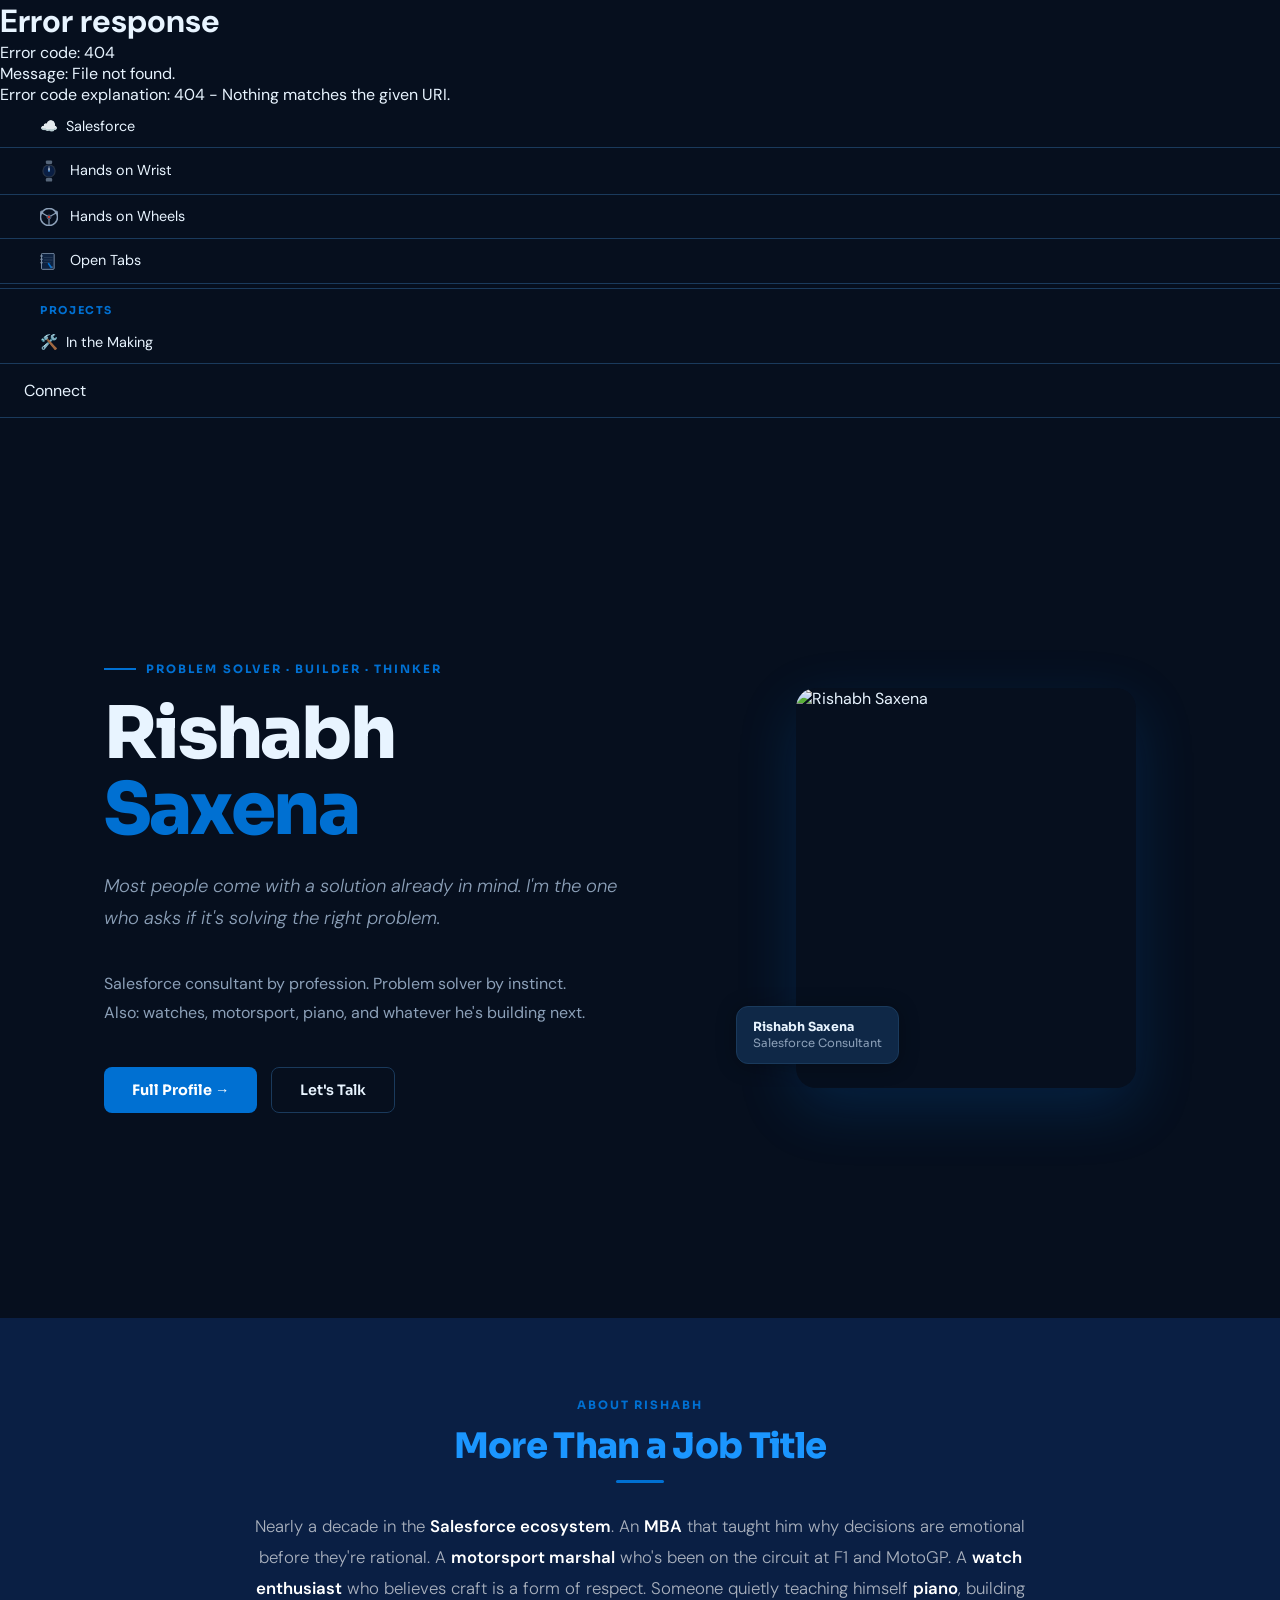
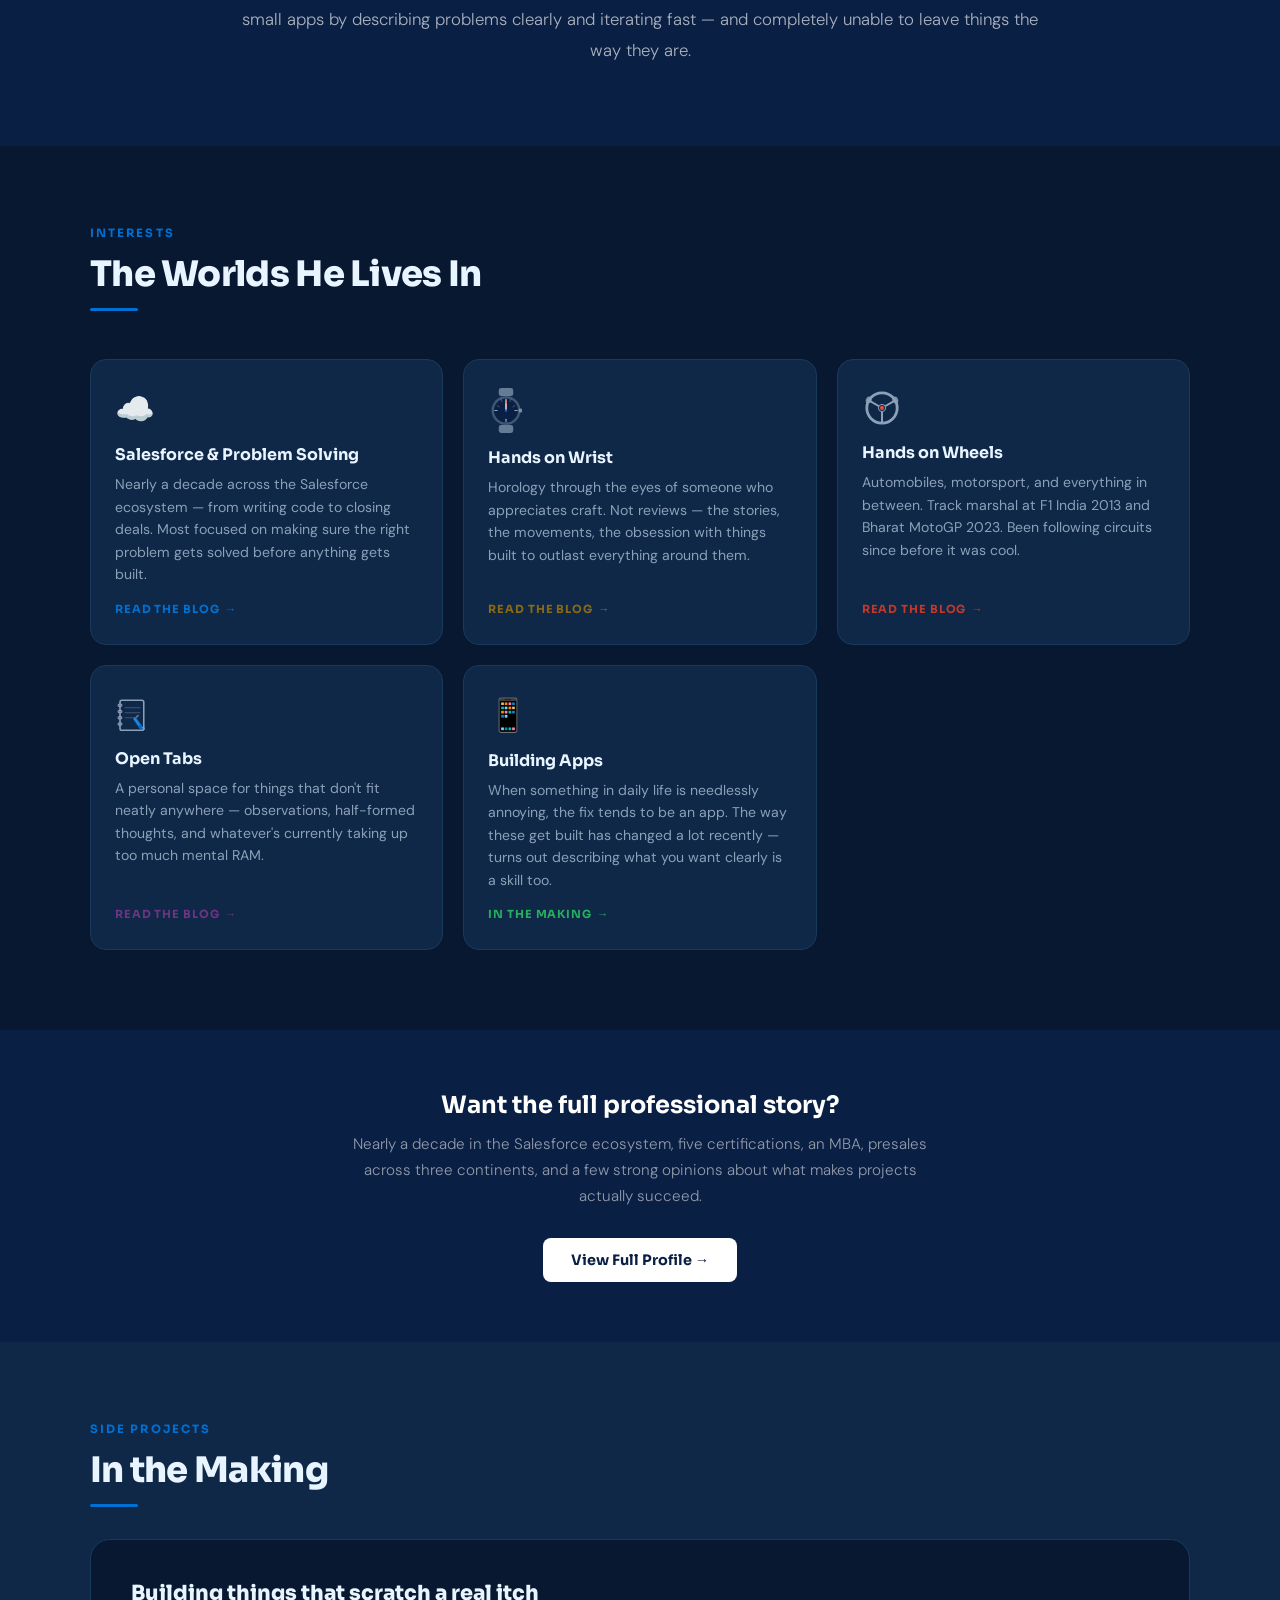
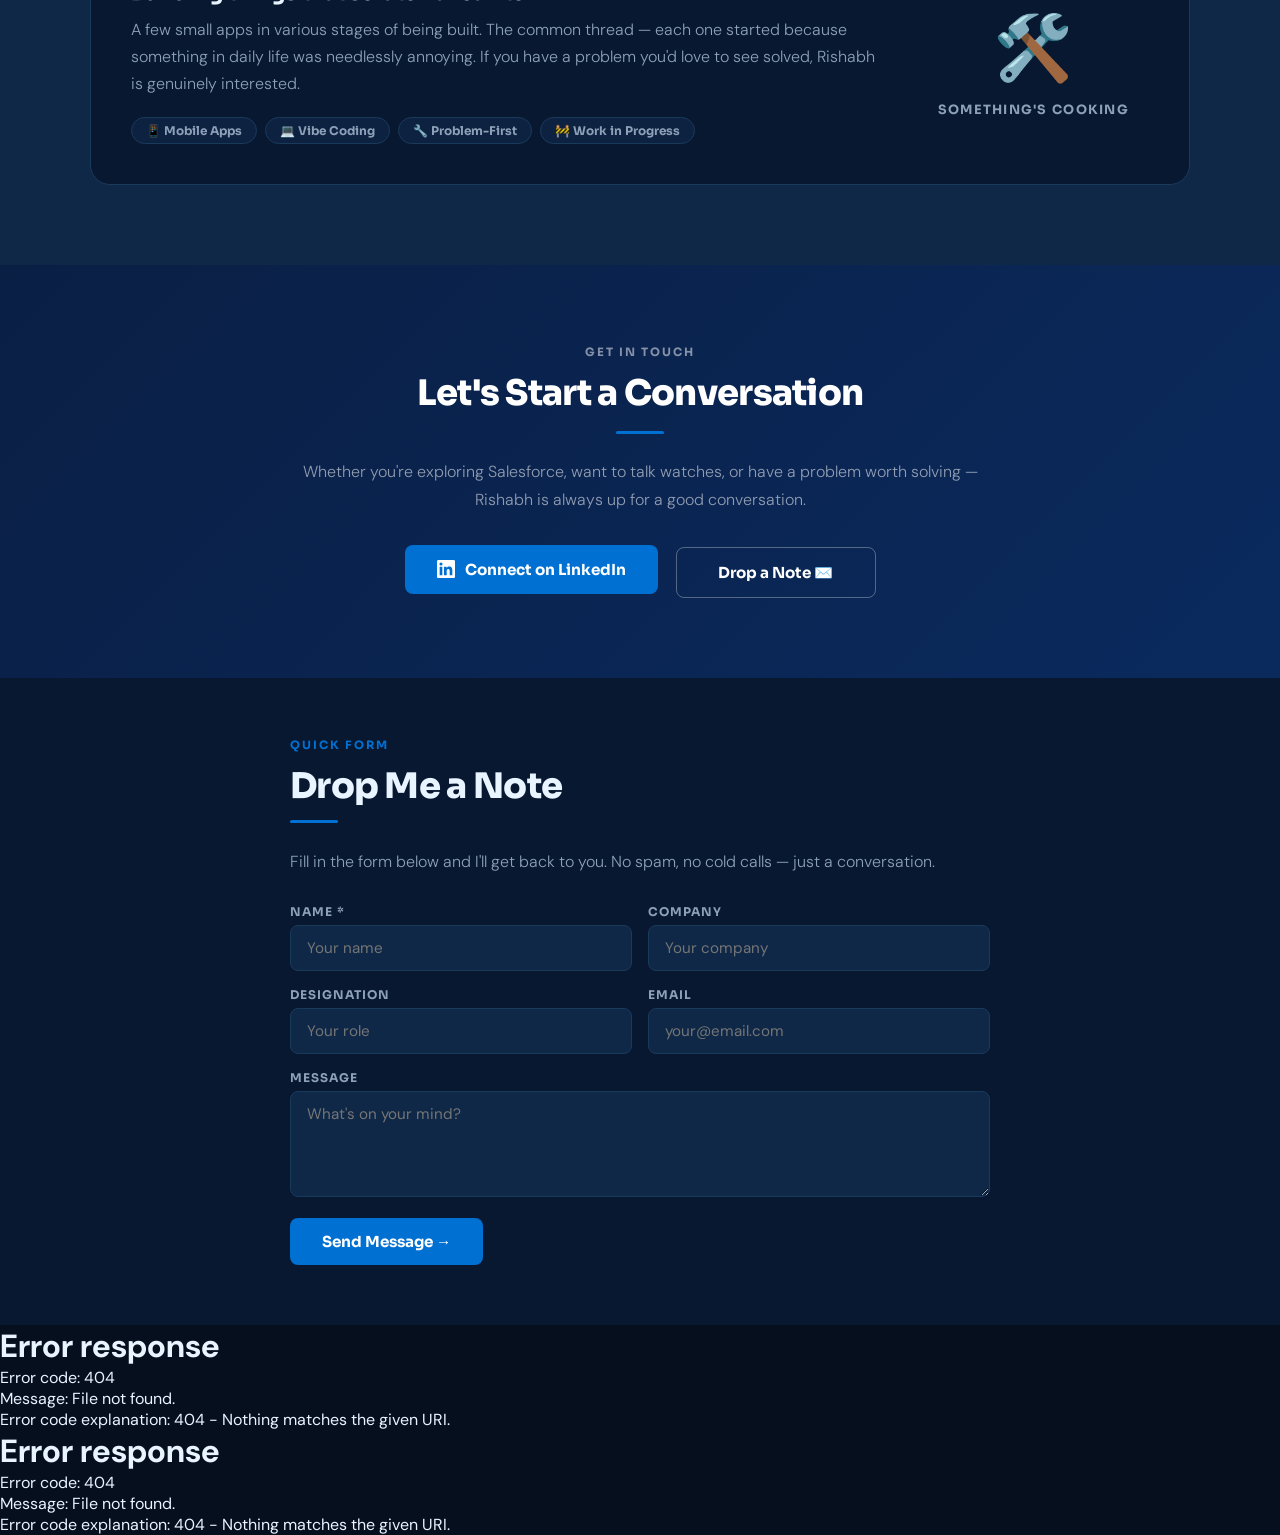
==== index.html @ 10de13bf "Add files via upload" ====
<!DOCTYPE html>
<html lang="en" data-theme="dark">
<head>
  <link rel="stylesheet" href="styles.css">
  <base href="/rishabhsaxena-dev/">
<meta charset="UTF-8">
<meta name="viewport" content="width=device-width, initial-scale=1.0">
<title>Rishabh Saxena</title>
<meta name="description" content="Problem solver. Salesforce Consultant, problem solver, watch enthusiast, motorsport marshal.">
<meta name="keywords" content="Rishabh Saxena, Salesforce, Problem Solver, Consultant, Watches, Motorsport, Piano, Vibe Coding">
<meta property="og:title" content="Rishabh Saxena">
<meta property="og:description" content="Most people come with a solution already in mind. I'm the one who asks if it's solving the right problem.">
<meta property="og:image" content="https://rishabhsaxena.co.in/photo.png">
<meta property="og:url" content="https://rishabhsaxena.co.in">
<meta name="twitter:card" content="summary_large_image">
<link rel="preconnect" href="https://fonts.googleapis.com">
<link href="https://fonts.googleapis.com/css2?family=Sora:wght@300;400;600;700;800&family=DM+Sans:ital,wght@0,300;0,400;0,500;1,300&display=swap" rel="stylesheet">
<link rel="icon" href="logo.png" type="image/png">
<script type="application/ld+json">
{
  "@context": "https://schema.org",
  "@type": "Person",
  "name": "Rishabh Saxena",
  "url": "https://rishabhsaxena.co.in",
  "image": "https://rishabhsaxena.co.in/photo.png",
  "jobTitle": "Salesforce Consultant",
  "worksFor": { "@type": "Organization", "name": "Salesforce" },
  "sameAs": ["https://linkedin.com/in/rishabh0201"]
}
</script>
<style>
/* ── HERO ── */
.hero {
  min-height: 100vh;
  display: flex; align-items: center;
  padding: 100px 5% 60px;
  max-width: 1200px;
  margin: 0 auto;
}
.hero-inner {
  display: grid;
  grid-template-columns: 1fr 420px;
  gap: 80px;
  align-items: center;
  width: 100%;
}
.hero-label {
  font-family: 'Sora', sans-serif;
  font-size: 0.72rem; font-weight: 700;
  letter-spacing: 0.18em; text-transform: uppercase;
  color: var(--sf-blue); margin-bottom: 20px;
  display: flex; align-items: center; gap: 10px;
}
.hero-label::before {
  content: ''; display: block;
  width: 32px; height: 2px; background: var(--sf-blue);
}
.hero h1 {
  font-family: 'Sora', sans-serif;
  font-size: clamp(3rem, 6vw, 4.5rem);
  font-weight: 800; letter-spacing: -0.03em;
  line-height: 1.05; margin-bottom: 24px;
}
.hero h1 span { color: var(--sf-blue); }
.hero-tagline {
  font-size: 1.15rem; font-weight: 300;
  color: var(--sf-subtext); line-height: 1.7;
  max-width: 520px; margin-bottom: 36px;
  font-style: italic;
}
.hero-intro {
  font-size: 1rem; font-weight: 400;
  color: var(--sf-subtext); line-height: 1.8;
  max-width: 520px; margin-bottom: 40px;
}
.hero-intro strong { color: var(--sf-text); font-weight: 500; }
.hero-actions { display: flex; gap: 14px; flex-wrap: wrap; }
.btn-primary {
  background: var(--sf-blue); color: white;
  padding: 13px 28px; border-radius: 8px;
  text-decoration: none; font-family: 'Sora', sans-serif;
  font-weight: 700; font-size: 0.9rem;
  transition: all 0.2s; display: inline-flex; align-items: center; gap: 8px;
}
.btn-primary:hover { background: var(--sf-electric); transform: translateY(-1px); }
.btn-outline {
  background: transparent; color: var(--sf-text);
  padding: 13px 28px; border-radius: 8px;
  text-decoration: none; font-family: 'Sora', sans-serif;
  font-weight: 600; font-size: 0.9rem;
  border: 1.5px solid var(--sf-border);
  transition: all 0.2s; display: inline-flex; align-items: center; gap: 8px;
}
.btn-outline:hover { border-color: var(--sf-blue); color: var(--sf-blue); }
.hero-photo {
  position: relative;
  display: flex; justify-content: center;
}
.hero-photo img {
  width: 340px; height: 400px;
  object-fit: cover; object-position: top;
  border-radius: 20px;
  box-shadow: 0 20px 60px rgba(0,112,210,0.2);
}
.hero-photo-badge {
  position: absolute; bottom: 24px; left: -20px;
  background: var(--sf-card); border: 1px solid var(--sf-border);
  border-radius: 12px; padding: 12px 16px;
  box-shadow: var(--shadow-card);
  font-family: 'Sora', sans-serif; font-size: 0.78rem;
}
.hero-photo-badge strong { display: block; font-weight: 700; color: var(--sf-text); }
.hero-photo-badge span { color: var(--sf-subtext); font-weight: 400; font-size: 0.72rem; }

/* ── WHO I AM ── */
.who-section {
  background: var(--sf-navy);
  padding: 80px 5%;
}
.who-inner {
  max-width: 800px; margin: 0 auto; text-align: center;
}
.who-section .section-title { color: var(--sf-electric); }
.who-section .section-divider { margin: 0 auto 28px; }
.section-label {
  font-family: 'Sora', sans-serif;
  font-size: 0.72rem; font-weight: 700;
  letter-spacing: 0.18em; text-transform: uppercase;
  color: var(--sf-blue); margin-bottom: 12px;
}
.section-title {
  font-family: 'Sora', sans-serif;
  font-size: clamp(1.6rem, 3vw, 2.2rem);
  font-weight: 800; letter-spacing: -0.02em;
  margin-bottom: 12px;
}
.section-divider {
  width: 48px; height: 3px;
  background: var(--sf-blue); border-radius: 2px;
  margin: 0 auto 28px;
}
.who-text {
  font-size: 1.05rem; line-height: 1.85;
  color: rgba(255,255,255,0.65); font-weight: 300;
}
.who-text strong { color: #ffffff; font-weight: 600; }

/* ── INTERESTS GRID ── */
.interests-section {
  padding: 80px 5%;
  background: var(--sf-light-bg);
}
.interests-inner { max-width: 1100px; margin: 0 auto; }
.interests-header { margin-bottom: 48px; }
.interests-section .section-label { color: var(--sf-blue); }
.interests-section .section-title { color: var(--sf-text); }
.interests-section .section-divider { margin-bottom: 32px; }
.interests-grid {
  display: grid;
  grid-template-columns: repeat(auto-fit, minmax(280px, 1fr));
  gap: 20px;
}
.interest-card {
  background: var(--sf-card);
  border: 1px solid var(--sf-border);
  border-radius: 16px;
  padding: 28px 24px;
  text-decoration: none;
  color: var(--sf-text);
  transition: all 0.25s;
  display: flex; flex-direction: column;
  position: relative; overflow: hidden;
}
.interest-card::before {
  content: '';
  position: absolute; top: 0; left: 0; right: 0; height: 3px;
  background: var(--card-accent, var(--sf-blue));
  transform: scaleX(0); transform-origin: left;
  transition: transform 0.3s;
}
.interest-card:hover {
  border-color: var(--card-accent, var(--sf-blue));
  transform: translateY(-3px);
  box-shadow: 0 8px 30px rgba(0,0,0,0.1);
}
.interest-card:hover::before { transform: scaleX(1); }
.interest-icon {
  font-size: 2rem; margin-bottom: 14px; display: block;
}
.interest-title {
  font-family: 'Sora', sans-serif;
  font-size: 1rem; font-weight: 700;
  margin-bottom: 8px;
}
.interest-desc {
  font-size: 0.88rem; color: var(--sf-subtext);
  line-height: 1.6; flex: 1;
}
.interest-tag {
  margin-top: 16px; align-self: flex-start;
  font-family: 'Sora', sans-serif;
  font-size: 0.7rem; font-weight: 700;
  letter-spacing: 0.08em; text-transform: uppercase;
  color: var(--card-accent, var(--sf-blue));
  display: flex; align-items: center; gap: 5px;
}
.interest-tag::after { content: '→'; }

/* ── ABOUT CTA ── */
.about-cta {
  padding: 60px 5%;
  background: var(--sf-navy);
  text-align: center;
}
.about-cta .section-label { color: var(--sf-electric); }
.about-cta .section-title { color: #ffffff; }
.about-cta p { color: rgba(255,255,255,0.65); }
.about-cta-inner { max-width: 600px; margin: 0 auto; }
.about-cta h2 {
  font-family: 'Sora', sans-serif;
  font-size: 1.5rem; font-weight: 700;
  color: white; margin-bottom: 12px;
}
.about-cta p {
  color: rgba(255,255,255,0.55);
  font-size: 0.95rem; font-weight: 300; margin-bottom: 28px;
  line-height: 1.7;
}
.about-cta a {
  background: white; color: var(--sf-navy);
  padding: 13px 28px; border-radius: 8px;
  text-decoration: none; font-family: 'Sora', sans-serif;
  font-weight: 700; font-size: 0.9rem;
  display: inline-flex; align-items: center; gap: 8px;
  transition: all 0.2s;
}
.about-cta a:hover { background: var(--sf-electric); color: white; }

/* ── THINKING LAB PREVIEW ── */
.lab-section { padding: 80px 5%; background: var(--sf-light-bg); }
.lab-inner { max-width: 1100px; margin: 0 auto; }
.lab-grid {
  display: grid;
  grid-template-columns: repeat(4, 1fr);
  gap: 20px; margin-top: 40px;
}
.lab-card {
  background: var(--sf-card);
  border: 1px solid var(--sf-border);
  border-radius: 16px; padding: 24px;
  text-decoration: none; color: var(--sf-text);
  transition: all 0.25s; display: flex; flex-direction: column;
}
.lab-card:hover {
  transform: translateY(-3px);
  box-shadow: 0 8px 30px rgba(0,0,0,0.1);
  border-color: var(--sf-blue);
}
.lab-card-icon { font-size: 1.8rem; margin-bottom: 14px; display: block; }
.lab-card-title {
  font-family: 'Sora', sans-serif;
  font-size: 0.95rem; font-weight: 700; margin-bottom: 6px;
}
.lab-card-desc {
  font-size: 0.83rem; color: var(--sf-subtext);
  line-height: 1.6; flex: 1;
}
.lab-card-link {
  margin-top: 14px;
  font-family: 'Sora', sans-serif;
  font-size: 0.75rem; font-weight: 700;
  letter-spacing: 0.06em; text-transform: uppercase;
  color: var(--sf-blue);
}

/* ── CONNECT ── */
.connect-bg {
  background: linear-gradient(135deg, var(--sf-navy) 0%, #0a2a5e 100%);
  padding: 80px 5%;
}
.connect-inner { max-width: 700px; margin: 0 auto; text-align: center; }
.connect-inner .section-label { color: rgba(255,255,255,0.5); }
.connect-inner .section-title { color: white; }
.connect-inner .section-divider { margin: 16px auto 24px; }
.connect-inner p { color: rgba(255,255,255,0.55); font-size: 1rem; font-weight: 300; margin-bottom: 32px; line-height: 1.7; }
.connect-btn {
  display: inline-flex; align-items: center; gap: 10px;
  padding: 15px 32px; border-radius: 8px;
  font-family: 'Sora', sans-serif; font-weight: 700; font-size: 0.95rem;
  text-decoration: none; transition: all 0.2s; min-width: 200px; justify-content: center;
}
.connect-btn.primary { background: var(--sf-blue); color: white; margin-right: 14px; }
.connect-btn.primary:hover { background: var(--sf-electric); transform: translateY(-2px); }
.connect-btn.outline { background: transparent; color: white; border: 1.5px solid rgba(255,255,255,0.3); }
.connect-btn.outline:hover { border-color: white; background: rgba(255,255,255,0.05); }

/* ── CONTACT FORM ── */
.contact-form-section {
  background: var(--sf-light-bg); padding: 60px 5%;
}
.contact-form-inner { max-width: 700px; margin: 0 auto; }

/* ── MODAL ── */
.modal-overlay {
  display: none; position: fixed; inset: 0;
  background: rgba(0,0,0,0.6); z-index: 2000;
  align-items: center; justify-content: center;
}
.modal-overlay.open { display: flex; }
.modal-box {
  background: var(--sf-card); border-radius: 20px;
  padding: 40px; max-width: 480px; width: 90%;
  text-align: center; position: relative;
  box-shadow: 0 20px 60px rgba(0,0,0,0.3);
}
.modal-close {
  position: absolute; top: 16px; right: 20px;
  background: none; border: none; font-size: 1.4rem;
  color: var(--sf-subtext); cursor: pointer;
}

/* ── FADE IN ── */
/* ── WATCH CSS ── */
.watchit-icon { filter: drop-shadow(0 2px 6px rgba(0,112,210,0.2)); }

/* ── RESPONSIVE ── */
@media (max-width: 900px) {
  .hero-inner { grid-template-columns: 1fr; gap: 40px; }
  .hero-photo { order: -1; }
  .hero-photo img { width: 200px; height: 240px; }
  .hero-photo-badge { display: none; }
  .interests-grid { grid-template-columns: repeat(2, 1fr); }
  .lab-grid { grid-template-columns: repeat(2, 1fr); }
}
@media (max-width: 600px) {
  
  
  
  .interests-grid { grid-template-columns: 1fr; }
  .lab-grid { grid-template-columns: 1fr; }
  .hero-actions { flex-direction: column; }
  .connect-btn { min-width: unset; width: 100%; margin-right: 0; margin-bottom: 10px; }
}
</style>

  <!-- Google Analytics -->
  <script async src="https://www.googletagmanager.com/gtag/js?id=G-WGYJHP2512"></script>
  <script>
    window.dataLayer = window.dataLayer || [];
    function gtag(){dataLayer.push(arguments);}
    gtag('js', new Date());
    gtag('config', 'G-WGYJHP2512');
  </script>
</head>
<body>

<!-- NAV -->
<div id="nav-placeholder"></div>
    <a href="salesforce.html" style="display:block;padding:12px 24px 12px 40px;border-bottom:1px solid var(--sf-border);color:var(--sf-text);text-decoration:none;font-size:0.9rem;">&#9729;&#65039;&nbsp; Salesforce</a>
    <a href="hands-on-wrist.html" style="display:block;padding:12px 24px 12px 40px;border-bottom:1px solid var(--sf-border);color:var(--sf-text);text-decoration:none;font-size:0.9rem;"><svg id="watch-navindex-mob" viewBox="0 0 44 56" width="18" height="22" xmlns="http://www.w3.org/2000/svg" style="display:inline-block;vertical-align:middle;margin-right:8px;flex-shrink:0;"><rect x="14" y="1" width="16" height="9" rx="3" fill="var(--sf-subtext)" opacity="0.6"/><rect x="14" y="46" width="16" height="9" rx="3" fill="var(--sf-subtext)" opacity="0.6"/><circle cx="22" cy="28" r="17" fill="var(--sf-subtext)" opacity="0.25"/><circle cx="22" cy="28" r="14" fill="var(--watch-dial,#ffffff)"/><g id="watch-navindex-mob-hour"><line x1="22" y1="28" x2="22" y2="22" stroke="var(--sf-text,#0A1F44)" stroke-width="2.5" stroke-linecap="round"/></g><g id="watch-navindex-mob-min"><line x1="22" y1="28" x2="22" y2="17" stroke="var(--sf-text,#0A1F44)" stroke-width="1.5" stroke-linecap="round"/></g><circle cx="22" cy="28" r="1.8" fill="var(--sf-blue,#1B96FF)"/></svg> Hands on Wrist</a>
    <a href="hands-on-wheels.html" style="display:block;padding:12px 24px 12px 40px;border-bottom:1px solid var(--sf-border);color:var(--sf-text);text-decoration:none;font-size:0.9rem;"><svg viewBox="10 10 80 80" width="18" height="18" xmlns="http://www.w3.org/2000/svg" style="display:inline-block;vertical-align:middle;margin-right:8px;flex-shrink:0;"><circle cx="50" cy="50" r="38" fill="none" stroke="var(--sf-subtext)" stroke-width="7"/><line x1="50" y1="50" x2="17" y2="31" stroke="var(--sf-subtext)" stroke-width="5" stroke-linecap="round"/><line x1="50" y1="50" x2="83" y2="31" stroke="var(--sf-subtext)" stroke-width="5" stroke-linecap="round"/><line x1="50" y1="50" x2="50" y2="88" stroke="var(--sf-subtext)" stroke-width="5" stroke-linecap="round"/><circle cx="50" cy="50" r="9" fill="var(--sf-card,#fff)" stroke="var(--sf-subtext)" stroke-width="2.5"/><circle cx="50" cy="50" r="5.5" fill="#C0392B"/><circle cx="50" cy="50" r="3.5" fill="#E74C3C"/><path d="M10 38 Q7 30 12 24 Q17 19 23 23 Q26 26 24 32 Q22 37 17 39 Q13 40 10 38Z" fill="var(--sf-subtext)" opacity="0.85"/><path d="M90 38 Q93 30 88 24 Q83 19 77 23 Q74 26 76 32 Q78 37 83 39 Q87 40 90 38Z" fill="var(--sf-subtext)" opacity="0.85"/></svg> Hands on Wheels</a>
    <a href="open-tabs.html" style="display:block;padding:12px 24px 12px 40px;border-bottom:1px solid var(--sf-border);color:var(--sf-text);text-decoration:none;font-size:0.9rem;"><svg viewBox="7 9 47 54" width="18" height="18" xmlns="http://www.w3.org/2000/svg" style="display:inline-block;vertical-align:middle;margin-right:8px;flex-shrink:0;"><rect x="8" y="10" width="38" height="48" rx="3" fill="var(--sf-tag-bg,#E8EEF4)" stroke="var(--sf-subtext)" stroke-width="2.5"/><rect x="5" y="16" width="6" height="4" rx="2" fill="none" stroke="var(--sf-subtext)" stroke-width="1.8"/><rect x="5" y="26" width="6" height="4" rx="2" fill="none" stroke="var(--sf-subtext)" stroke-width="1.8"/><rect x="5" y="36" width="6" height="4" rx="2" fill="none" stroke="var(--sf-subtext)" stroke-width="1.8"/><line x1="16" y1="22" x2="40" y2="22" stroke="var(--sf-subtext)" stroke-width="1.2" stroke-linecap="round" opacity="0.5"/><line x1="16" y1="30" x2="40" y2="30" stroke="var(--sf-subtext)" stroke-width="1.2" stroke-linecap="round" opacity="0.5"/><line x1="16" y1="38" x2="34" y2="38" stroke="var(--sf-subtext)" stroke-width="1.2" stroke-linecap="round" opacity="0.5"/><rect x="30" y="38" width="5" height="18" rx="2" fill="var(--sf-blue,#1B96FF)" transform="rotate(-35 32 46)"/><polygon points="0,0 4,0 2,5" fill="var(--sf-subtext)" transform="translate(37,51) rotate(-35)"/></svg> Open Tabs</a>
    <div style="height:1px;background:var(--sf-border);margin:4px 0;"></div>
    <div style="font-size:0.68rem;font-family:'Sora',sans-serif;font-weight:700;letter-spacing:0.15em;text-transform:uppercase;color:var(--sf-blue);padding:10px 24px 4px 40px;">Projects</div>
    <a href="in-the-making.html" style="display:block;padding:12px 24px 12px 40px;border-bottom:1px solid var(--sf-border);color:var(--sf-text);text-decoration:none;font-size:0.9rem;">&#128736;&#65039;&nbsp; In the Making</a>
  </div>
  <a href="#connect" onclick="toggleMenu();setTimeout(()=>document.getElementById('connect').scrollIntoView({behavior:'smooth'}),300)" style="display:block;padding:16px 24px;border-bottom:1px solid var(--sf-border);color:var(--sf-text);text-decoration:none;font-size:1rem;">Connect</a>
</div>

<!-- HERO -->
<section class="hero" id="home">
  <div class="hero-inner">
    <div class="fade-in">
      <div class="hero-label">Problem Solver · Builder · Thinker</div>
      <h1>Rishabh<br><span>Saxena</span></h1>
      <p class="hero-tagline">Most people come with a solution already in mind. I'm the one who asks if it's solving the right problem.</p>
      <p class="hero-intro">
        Salesforce consultant by profession. Problem solver by instinct.<br>
        Also: watches, motorsport, piano, and whatever he's building next.
      </p>
      <div class="hero-actions">
        <a href="about.html" class="btn-primary">Full Profile →</a>
        <a href="#connect" class="btn-outline" onclick="event.preventDefault();document.getElementById('connect').scrollIntoView({behavior:'smooth'})">Let's Talk</a>
      </div>
    </div>
    <div class="hero-photo fade-in-2">
      <img src="photo.png" alt="Rishabh Saxena">
      <div class="hero-photo-badge">
        <strong>Rishabh Saxena</strong>
        <span>Salesforce Consultant</span>
      </div>
    </div>
  </div>
</section>

<!-- WHO I AM -->
<section class="who-section">
  <div class="who-inner">
    <div class="section-label">About Rishabh</div>
    <h2 class="section-title">More Than a Job Title</h2>
    <div class="section-divider"></div>
    <p class="who-text">
      Nearly a decade in the <strong>Salesforce ecosystem</strong>. An <strong>MBA</strong> that taught him why decisions are emotional before they're rational. A <strong>motorsport marshal</strong> who's been on the circuit at F1 and MotoGP. A <strong>watch enthusiast</strong> who believes craft is a form of respect. Someone quietly teaching himself <strong>piano</strong>, building small apps by describing problems clearly and iterating fast — and completely unable to leave things the way they are.
    </p>
  </div>
</section>

<!-- INTERESTS -->
<section class="interests-section" id="interests">
  <div class="interests-inner">
    <div class="interests-header">
      <div class="section-label">Interests</div>
      <h2 class="section-title">The Worlds He Lives In</h2>
      <div class="section-divider" style="margin:0 0 0 0;"></div>
    </div>
    <div class="interests-grid">

      <a href="salesforce.html" class="interest-card" style="--card-accent:#0070D2;">
        <span class="interest-icon">☁️</span>
        <div class="interest-title">Salesforce & Problem Solving</div>
        <p class="interest-desc">Nearly a decade across the Salesforce ecosystem — from writing code to closing deals. Most focused on making sure the right problem gets solved before anything gets built.</p>
        <div class="interest-tag">Read the blog</div>
      </a>

      <a href="hands-on-wrist.html" class="interest-card" style="--card-accent:#8B6914;">
        <span class="interest-icon"><svg id="watch-index_lab" viewBox="0 0 44 56" width="36" height="45" xmlns="http://www.w3.org/2000/svg" style="display:block;">
  <rect x="13" y="0" width="18" height="10" rx="3" fill="var(--sf-subtext)" opacity="0.7"/>
  <rect x="13" y="46" width="18" height="10" rx="3" fill="var(--sf-subtext)" opacity="0.7"/>
  <circle cx="22" cy="28" r="18" fill="var(--sf-subtext)" opacity="0.4"/>
  <circle cx="22" cy="28" r="15" fill="var(--watch-dial,#E8EEF4)"/>
  <line x1="22" y1="14" x2="22" y2="17" stroke="var(--sf-subtext)" stroke-width="1.5" stroke-linecap="round"/>
  <line x1="22" y1="39" x2="22" y2="42" stroke="var(--sf-subtext)" stroke-width="1.5" stroke-linecap="round"/>
  <line x1="8"  y1="28" x2="11" y2="28" stroke="var(--sf-subtext)" stroke-width="1.5" stroke-linecap="round"/>
  <line x1="33" y1="28" x2="36" y2="28" stroke="var(--sf-subtext)" stroke-width="1.5" stroke-linecap="round"/>
  <line x1="28" y1="14" x2="27" y2="17" stroke="var(--sf-subtext)" stroke-width="1" stroke-linecap="round" opacity="0.5"/>
  <line x1="16" y1="14" x2="17" y2="17" stroke="var(--sf-subtext)" stroke-width="1" stroke-linecap="round" opacity="0.5"/>
  <line x1="33" y1="22" x2="30.5" y2="23.5" stroke="var(--sf-subtext)" stroke-width="1" stroke-linecap="round" opacity="0.5"/>
  <line x1="11" y1="22" x2="13.5" y2="23.5" stroke="var(--sf-subtext)" stroke-width="1" stroke-linecap="round" opacity="0.5"/>
  <g id="watch-index_lab-hour"><line x1="22" y1="28" x2="22" y2="20" stroke="var(--sf-text,#1A3A5C)" stroke-width="2" stroke-linecap="round"/></g>
  <g id="watch-index_lab-min"><line x1="22" y1="28" x2="22" y2="16" stroke="var(--sf-text,#1A3A5C)" stroke-width="1.5" stroke-linecap="round"/></g>
  <g id="watch-index_lab-sec"><line x1="22" y1="28" x2="22" y2="15" stroke="#E74C3C" stroke-width="1" stroke-linecap="round"/></g>
  <circle cx="22" cy="28" r="1.5" fill="var(--sf-blue,#1B96FF)"/>
  <rect x="38" y="25.5" width="4" height="5" rx="1.5" fill="var(--sf-subtext)" opacity="0.8"/>
</svg></span>
        <div class="interest-title">Hands on Wrist</div>
        <p class="interest-desc">Horology through the eyes of someone who appreciates craft. Not reviews — the stories, the movements, the obsession with things built to outlast everything around them.</p>
        <div class="interest-tag">Read the blog</div>
      </a>

      <a href="hands-on-wheels.html" class="interest-card" style="--card-accent:#C0392B;">
        <span class="interest-icon"><svg xmlns="http://www.w3.org/2000/svg" viewBox="0 0 100 100" width="40" height="40" style="display:block;">
  <circle cx="50" cy="50" r="38" fill="none" stroke="var(--sf-subtext)" stroke-width="7" stroke-linecap="round"/>
  <line x1="50" y1="50" x2="17" y2="31" stroke="var(--sf-subtext)" stroke-width="5" stroke-linecap="round"/>
  <line x1="50" y1="50" x2="83" y2="31" stroke="var(--sf-subtext)" stroke-width="5" stroke-linecap="round"/>
  <line x1="50" y1="50" x2="50" y2="88" stroke="var(--sf-subtext)" stroke-width="5" stroke-linecap="round"/>
  <circle cx="50" cy="50" r="9" fill="var(--sf-card,#0F2847)" stroke="var(--sf-subtext)" stroke-width="2.5"/>
  <circle cx="50" cy="50" r="5.5" fill="#C0392B"/>
  <circle cx="50" cy="50" r="3.5" fill="#E74C3C"/>
  <circle cx="48.5" cy="48.5" r="1.2" fill="rgba(255,255,255,0.5)"/>
  <path d="M10 38 Q7 30 12 24 Q17 19 23 23 Q26 26 24 32 Q22 37 17 39 Q13 40 10 38Z" fill="var(--sf-subtext)" opacity="0.85"/>
  <path d="M90 38 Q93 30 88 24 Q83 19 77 23 Q74 26 76 32 Q78 37 83 39 Q87 40 90 38Z" fill="var(--sf-subtext)" opacity="0.85"/>
</svg></span>
        <div class="interest-title">Hands on Wheels</div>
        <p class="interest-desc">Automobiles, motorsport, and everything in between. Track marshal at F1 India 2013 and Bharat MotoGP 2023. Been following circuits since before it was cool.</p>
        <div class="interest-tag">Read the blog</div>
      </a>

      <a href="open-tabs.html" class="interest-card" style="--card-accent:#6C3483;">
        <span class="interest-icon"><svg xmlns="http://www.w3.org/2000/svg" viewBox="0 0 64 64" width="40" height="40" style="display:block;">
  <rect x="8" y="10" width="38" height="48" rx="3" fill="var(--sf-card,#0F2847)" stroke="var(--sf-subtext)" stroke-width="2.5"/>
  <rect x="5" y="16" width="6" height="4" rx="2" fill="none" stroke="var(--sf-subtext)" stroke-width="1.8"/>
  <rect x="5" y="26" width="6" height="4" rx="2" fill="none" stroke="var(--sf-subtext)" stroke-width="1.8"/>
  <rect x="5" y="36" width="6" height="4" rx="2" fill="none" stroke="var(--sf-subtext)" stroke-width="1.8"/>
  <rect x="5" y="46" width="6" height="4" rx="2" fill="none" stroke="var(--sf-subtext)" stroke-width="1.8"/>
  <line x1="16" y1="22" x2="40" y2="22" stroke="var(--sf-subtext)" stroke-width="1.2" stroke-linecap="round" opacity="0.5"/>
  <line x1="16" y1="30" x2="40" y2="30" stroke="var(--sf-subtext)" stroke-width="1.2" stroke-linecap="round" opacity="0.5"/>
  <line x1="16" y1="38" x2="34" y2="38" stroke="var(--sf-subtext)" stroke-width="1.2" stroke-linecap="round" opacity="0.5"/>
  <rect x="34" y="36" width="6" height="22" rx="2" fill="var(--sf-blue,#1B96FF)" transform="rotate(-35 37 47)"/>
  <rect x="36" y="36" width="1.5" height="14" rx="0.5" fill="var(--sf-subtext)" opacity="0.7" transform="rotate(-35 37 47)"/>
  <polygon points="0,0 4,0 2,6" fill="var(--sf-subtext)" transform="translate(43,54) rotate(-35)"/>
  <rect x="33" y="34" width="6" height="3" rx="1.5" fill="var(--sf-subtext)" opacity="0.6" transform="rotate(-35 36 36)"/>
</svg></span>
        <div class="interest-title">Open Tabs</div>
        <p class="interest-desc">A personal space for things that don't fit neatly anywhere — observations, half-formed thoughts, and whatever's currently taking up too much mental RAM.</p>
        <div class="interest-tag">Read the blog</div>
      </a>

      <div class="interest-card" style="--card-accent:#27AE60;cursor:default;">
        <span class="interest-icon">📱</span>
        <div class="interest-title">Building Apps</div>
        <p class="interest-desc">When something in daily life is needlessly annoying, the fix tends to be an app. The way these get built has changed a lot recently — turns out describing what you want clearly is a skill too.</p>
        <div class="interest-tag" style="cursor:pointer;" onclick="showModal(event)">In the Making</div>
      </div>

    </div>
  </div>
</section>

<!-- ABOUT CTA -->
<section class="about-cta">
  <div class="about-cta-inner">
    <h2>Want the full professional story?</h2>
    <p>Nearly a decade in the Salesforce ecosystem, five certifications, an MBA, presales across three continents, and a few strong opinions about what makes projects actually succeed.</p>
    <a href="about.html">View Full Profile →</a>
  </div>
</section>

<!-- IN THE MAKING -->
<section id="in-the-making" style="background:var(--sf-card);padding:80px 5%;">
  <div style="max-width:1100px;margin:0 auto;">
    <div class="section-label">Side Projects</div>
    <h2 class="section-title">In the Making</h2>
    <div class="section-divider" style="margin:0 0 32px;"></div>
    <div style="background:var(--sf-light-bg);border:1px solid var(--sf-border);border-radius:20px;padding:40px;display:flex;align-items:center;gap:40px;flex-wrap:wrap;">
      <div style="flex:1;min-width:260px;">
        <div style="font-family:'Sora',sans-serif;font-size:1.3rem;font-weight:800;color:var(--sf-text);margin-bottom:10px;">Building things that scratch a real itch</div>
        <p style="color:var(--sf-subtext);font-weight:300;line-height:1.7;margin-bottom:20px;">A few small apps in various stages of being built. The common thread — each one started because something in daily life was needlessly annoying. If you have a problem you'd love to see solved, Rishabh is genuinely interested.</p>
        <div style="display:flex;flex-wrap:wrap;gap:8px;">
          <span style="background:var(--sf-tag-bg);border:1px solid var(--sf-border);border-radius:20px;padding:5px 14px;font-family:'Sora',sans-serif;font-size:0.75rem;font-weight:700;color:var(--sf-subtext);">📱 Mobile Apps</span>
          <span style="background:var(--sf-tag-bg);border:1px solid var(--sf-border);border-radius:20px;padding:5px 14px;font-family:'Sora',sans-serif;font-size:0.75rem;font-weight:700;color:var(--sf-subtext);">💻 Vibe Coding</span>
          <span style="background:var(--sf-tag-bg);border:1px solid var(--sf-border);border-radius:20px;padding:5px 14px;font-family:'Sora',sans-serif;font-size:0.75rem;font-weight:700;color:var(--sf-subtext);">🔧 Problem-First</span>
          <span style="background:var(--sf-tag-bg);border:1px solid var(--sf-border);border-radius:20px;padding:5px 14px;font-family:'Sora',sans-serif;font-size:0.75rem;font-weight:700;color:var(--sf-subtext);">🚧 Work in Progress</span>
        </div>
      </div>
      <div style="text-align:center;padding:20px;">
        <div style="font-size:4rem;margin-bottom:12px;">🛠️</div>
        <div style="font-family:'Sora',sans-serif;font-size:0.8rem;font-weight:700;color:var(--sf-subtext);letter-spacing:0.1em;text-transform:uppercase;">Something's cooking</div>
      </div>
    </div>
  </div>
</section>

<!-- CONNECT -->
<section id="connect" class="connect-bg">
  <div class="connect-inner">
    <div class="section-label">Get In Touch</div>
    <h2 class="section-title" style="color:white;">Let's Start a Conversation</h2>
    <div class="section-divider" style="margin:16px auto 24px;"></div>
    <p>Whether you're exploring Salesforce, want to talk watches, or have a problem worth solving — Rishabh is always up for a good conversation.</p>
    <div>
      <a href="https://linkedin.com/in/rishabh0201" target="_blank" class="connect-btn primary">
        <svg width="18" height="18" viewBox="0 0 24 24" fill="white"><path d="M20.447 20.452h-3.554v-5.569c0-1.328-.027-3.037-1.852-3.037-1.853 0-2.136 1.445-2.136 2.939v5.667H9.351V9h3.414v1.561h.046c.477-.9 1.637-1.85 3.37-1.85 3.601 0 4.267 2.37 4.267 5.455v6.286zM5.337 7.433a2.062 2.062 0 01-2.063-2.065 2.064 2.064 0 112.063 2.065zm1.782 13.019H3.555V9h3.564v11.452zM22.225 0H1.771C.792 0 0 .774 0 1.729v20.542C0 23.227.792 24 1.771 24h20.451C23.2 24 24 23.227 24 22.271V1.729C24 .774 23.2 0 22.222 0h.003z"/></svg>
        Connect on LinkedIn
      </a>
      <a href="#contact-form" class="connect-btn outline">Drop a Note ✉️</a>
    </div>
  </div>
</section>

<!-- CONTACT FORM -->
<section id="contact-form" style="background:var(--sf-light-bg);padding:60px 5%;">
  <div class="contact-form-inner">
    <div class="section-label">Quick Form</div>
    <h2 class="section-title">Drop Me a Note</h2>
    <div class="section-divider" style="margin:0 0 28px 0;"></div>
    <p style="color:var(--sf-subtext);margin-bottom:32px;font-weight:300;">Fill in the form below and I'll get back to you. No spam, no cold calls — just a conversation.</p>

    <div id="formSuccess" style="display:none;background:var(--sf-tag-bg);border:1px solid var(--sf-blue);border-radius:12px;padding:24px;text-align:center;margin-bottom:24px;">
      <div style="font-size:2rem;margin-bottom:8px;">✅</div>
      <div style="font-family:'Sora',sans-serif;font-weight:700;color:var(--sf-text);margin-bottom:4px;">Message received!</div>
      <div style="color:var(--sf-subtext);font-size:0.9rem;">I'll get back to you soon.</div>
    </div>

    <form id="contactForm" style="display:flex;flex-direction:column;gap:16px;">
      <div style="display:grid;grid-template-columns:1fr 1fr;gap:16px;">
        <div>
          <label style="font-family:'Sora',sans-serif;font-size:0.75rem;font-weight:700;letter-spacing:0.08em;text-transform:uppercase;color:var(--sf-subtext);display:block;margin-bottom:6px;">Name *</label>
          <input type="text" id="f-name" required placeholder="Your name" style="width:100%;padding:12px 16px;background:var(--sf-card);border:1.5px solid var(--sf-border);border-radius:8px;color:var(--sf-text);font-family:'DM Sans',sans-serif;font-size:0.95rem;outline:none;transition:border 0.2s;" onfocus="this.style.borderColor='var(--sf-blue)'" onblur="this.style.borderColor='var(--sf-border)'">
        </div>
        <div>
          <label style="font-family:'Sora',sans-serif;font-size:0.75rem;font-weight:700;letter-spacing:0.08em;text-transform:uppercase;color:var(--sf-subtext);display:block;margin-bottom:6px;">Company</label>
          <input type="text" id="f-company" placeholder="Your company" style="width:100%;padding:12px 16px;background:var(--sf-card);border:1.5px solid var(--sf-border);border-radius:8px;color:var(--sf-text);font-family:'DM Sans',sans-serif;font-size:0.95rem;outline:none;transition:border 0.2s;" onfocus="this.style.borderColor='var(--sf-blue)'" onblur="this.style.borderColor='var(--sf-border)'">
        </div>
      </div>
      <div style="display:grid;grid-template-columns:1fr 1fr;gap:16px;">
        <div>
          <label style="font-family:'Sora',sans-serif;font-size:0.75rem;font-weight:700;letter-spacing:0.08em;text-transform:uppercase;color:var(--sf-subtext);display:block;margin-bottom:6px;">Designation</label>
          <input type="text" id="f-designation" placeholder="Your role" style="width:100%;padding:12px 16px;background:var(--sf-card);border:1.5px solid var(--sf-border);border-radius:8px;color:var(--sf-text);font-family:'DM Sans',sans-serif;font-size:0.95rem;outline:none;transition:border 0.2s;" onfocus="this.style.borderColor='var(--sf-blue)'" onblur="this.style.borderColor='var(--sf-border)'">
        </div>
        <div>
          <label style="font-family:'Sora',sans-serif;font-size:0.75rem;font-weight:700;letter-spacing:0.08em;text-transform:uppercase;color:var(--sf-subtext);display:block;margin-bottom:6px;">Email</label>
          <input type="email" id="f-linkedin" placeholder="your@email.com" style="width:100%;padding:12px 16px;background:var(--sf-card);border:1.5px solid var(--sf-border);border-radius:8px;color:var(--sf-text);font-family:'DM Sans',sans-serif;font-size:0.95rem;outline:none;transition:border 0.2s;" onfocus="this.style.borderColor='var(--sf-blue)'" onblur="this.style.borderColor='var(--sf-border)'">
        </div>
      </div>
      <div>
        <label style="font-family:'Sora',sans-serif;font-size:0.75rem;font-weight:700;letter-spacing:0.08em;text-transform:uppercase;color:var(--sf-subtext);display:block;margin-bottom:6px;">Message</label>
        <textarea id="f-message" rows="4" placeholder="What's on your mind?" style="width:100%;padding:12px 16px;background:var(--sf-card);border:1.5px solid var(--sf-border);border-radius:8px;color:var(--sf-text);font-family:'DM Sans',sans-serif;font-size:0.95rem;outline:none;transition:border 0.2s;resize:vertical;" onfocus="this.style.borderColor='var(--sf-blue)'" onblur="this.style.borderColor='var(--sf-border)'"></textarea>
      </div>
      <!-- Honeypot -->
      <div style="position:absolute;left:-9999px;opacity:0;pointer-events:none;" aria-hidden="true">
        <input type="text" id="f-website" name="website" tabindex="-1" autocomplete="off" placeholder="Leave empty">
      </div>
      <button type="submit" id="submitBtn" style="background:var(--sf-blue);color:white;border:none;padding:14px 32px;border-radius:8px;font-family:'Sora',sans-serif;font-weight:700;font-size:0.95rem;cursor:pointer;transition:all 0.2s;align-self:flex-start;">
        Send Message →
      </button>
    </form>
  </div>
</section>

<div id="footer-placeholder"></div>

<!-- IN THE MAKING MODAL -->
<div class="modal-overlay" id="modal">
  <div class="modal-box">
    <button class="modal-close" onclick="document.getElementById('modal').classList.remove('open')">✕</button>
    <div style="font-size:2.5rem;margin-bottom:16px;">🔬</div>
    <h3 style="font-family:'Sora',sans-serif;font-size:1.3rem;font-weight:800;margin-bottom:10px;">In the Making</h3>
    <p style="color:var(--sf-subtext);font-size:0.9rem;line-height:1.7;margin-bottom:20px;">A few tools are quietly being built. Nothing to announce just yet — but they're coming. Watch this space.</p>
    <a href="#connect" onclick="document.getElementById('modal').classList.remove('open')" style="background:var(--sf-blue);color:white;padding:11px 24px;border-radius:8px;text-decoration:none;font-family:'Sora',sans-serif;font-weight:700;font-size:0.88rem;">Stay in the Loop</a>
  </div>
</div>

<script>
// Theme
function showModal(e) {
  if (e) e.preventDefault();
  document.getElementById('modal').classList.add('open');
}
var _modal = document.getElementById('modal');
if (_modal) _modal.addEventListener('click', function(e) {
  if (e.target === this) this.classList.remove('open');
});

// Contact form
var _cf = document.getElementById('contactForm');
if (_cf) _cf.addEventListener('submit', async function(e) {
  e.preventDefault();
  const btn = document.getElementById('submitBtn');
  btn.textContent = 'Sending...'; btn.disabled = true;
  const payload = {
    name: document.getElementById('f-name').value,
    company: document.getElementById('f-company').value,
    designation: document.getElementById('f-designation').value,
    linkedin: document.getElementById('f-linkedin').value,
    message: document.getElementById('f-message').value,
    source: 'Homepage',
    website: document.getElementById('f-website') ? document.getElementById('f-website').value : ''
  };
  try {
    await fetch('https://script.google.com/macros/s/AKfycbwNtyPDWl2dRPmwKRNRx0tMKQoTx5d-vHt4hRVBNMUWwN7jLrjh-xyH7fxuO8T6aP4/exec', {
      method: 'POST', mode: 'no-cors',
      headers: { 'Content-Type': 'application/json' },
      body: JSON.stringify(payload)
    });
    document.getElementById('contactForm').style.display = 'none';
    document.getElementById('formSuccess').style.display = 'block';
  } catch(err) {
    btn.textContent = 'Send Message →'; btn.disabled = false;
  }
});
</script>
<!-- VIRTUAL EXECUTIVE BOT -->

<!-- Bot HTML -->
<div id="ve-placeholder"></div>


<script>
// ── COMPONENT LOADER ──
(function() {
  function load(id, file) {
    fetch(file)
      .then(function(r) { return r.text(); })
      .then(function(html) {
        var el = document.getElementById(id);
        if (!el) return;
        var tmp = document.createElement('div');
        tmp.innerHTML = html;
        // Execute any scripts inside the component
        tmp.querySelectorAll('script').forEach(function(s) {
          var ns = document.createElement('script');
          ns.textContent = s.textContent;
          document.head.appendChild(ns);
        });
        // Insert styles
        tmp.querySelectorAll('style').forEach(function(s) {
          document.head.appendChild(s.cloneNode(true));
        });
        // Insert non-script, non-style nodes
        Array.from(tmp.childNodes).forEach(function(node) {
          if (node.nodeName !== 'SCRIPT' && node.nodeName !== 'STYLE') {
            el.appendChild(node.cloneNode(true));
          }
        });
      })
      .catch(function(e) { console.warn('Component load failed:', file, e); });
  }
  load('nav-placeholder', 'components/nav.html');
  load('footer-placeholder', 'components/footer.html');
  load('ve-placeholder', 'components/ve-bot.html');
})();
</script>

</body>
</html>
---- styles.css ----
/* ═══════════════════════════════════════════════════
   styles.css — Shared stylesheet for rishabhsaxena.co.in
   Contains: tokens, base, nav, footer, VE bot, animations
   ═══════════════════════════════════════════════════ */

/* ── TOKENS ── */
:root {
  --sf-navy: #0A1F44;
  --sf-blue: #0070D2;
  --sf-electric: #1B96FF;
  --sf-text: #0A1F44;
  --sf-subtext: #5C6B7A;
  --sf-card: #FFFFFF;
  --sf-border: #E0E5EB;
  --sf-light-bg: #F4F6F9;
  --sf-tag-bg: #EEF4FF;
  --bg: #F4F6F9;
  --shadow-card: 0 2px 20px rgba(0,0,0,0.07);
  --watch-dial: #ffffff;
  --watch-hand: #0A1F44;
}
[data-theme="dark"] {
  --sf-text: #E8F4FF;
  --sf-subtext: #8CA0B8;
  --sf-card: #0F2847;
  --sf-border: #1A3A5C;
  --sf-light-bg: #081830;
  --sf-tag-bg: #0D2240;
  --bg: #060F1E;
  --shadow-card: 0 2px 20px rgba(0,0,0,0.3);
  --watch-dial: #0A1F44;
  --watch-hand: #E8F4FF;
}

* { margin: 0; padding: 0; box-sizing: border-box; }
html { scroll-behavior: smooth; }
body {
  font-family: 'DM Sans', sans-serif;
  background: var(--bg);
  color: var(--sf-text);
  transition: background 0.3s, color 0.3s;
  overflow-x: hidden;
}

* { margin: 0; padding: 0; box-sizing: border-box; }
html { scroll-behavior: smooth; }
body {
  font-family: 'DM Sans', sans-serif;
  background: var(--bg);
  color: var(--sf-text);
  transition: background 0.3s, color 0.3s;
  overflow-x: hidden;
}

/* ── NAV ── */
nav {
  position: fixed; top: 0; left: 0; right: 0;
  height: 68px;
  background: rgba(244,246,249,0.92);
  backdrop-filter: blur(12px); -webkit-backdrop-filter: blur(12px);
  border-bottom: 1px solid var(--sf-border);
  display: flex; align-items: center; justify-content: space-between;
  padding: 0 5%; z-index: 1000;
  transition: background 0.3s;
}
[data-theme="dark"] nav { background: rgba(6,15,30,0.92); }
.nav-logo a { display: flex; align-items: center; text-decoration: none; }
.nav-logo img { height: 44px; width: 44px; border-radius: 50%; object-fit: cover; }
.nav-center {
  position: absolute; left: 50%; transform: translateX(-50%);
  display: flex; align-items: center; gap: 28px;
}
.nav-center a {
  text-decoration: none; color: var(--sf-text);
  font-size: 0.88rem; font-weight: 400;
  transition: color 0.2s; white-space: nowrap;
}
.nav-center a:hover { color: var(--sf-blue); }
.nav-item { position: relative; padding-bottom: 16px; margin-bottom: -16px; }
.nav-item .has-dropdown {
  cursor: pointer; display: flex; align-items: center; gap: 4px;
  font-size: 0.88rem; font-weight: 400; color: var(--sf-text);
  text-decoration: none; white-space: nowrap;
}
.nav-item .has-dropdown::after { content: "▾"; font-size: 0.7rem; opacity: 0.5; margin-left: 2px; }
.dropdown {
  display: none; position: absolute; top: 100%; left: -16px;
  background: var(--sf-card); border: 1px solid var(--sf-border);
  border-radius: 12px; padding: 8px 0; min-width: 220px;
  box-shadow: 0 8px 30px rgba(0,0,0,0.12); z-index: 2000;
}
.dropdown a {
  display: flex; align-items: center; padding: 9px 20px;
  font-size: 0.88rem; color: var(--sf-text); text-decoration: none; transition: background 0.15s;
}
.dropdown a:hover { background: var(--sf-tag-bg); }
.nav-item:hover .dropdown, .nav-item .dropdown.open { display: block; }
.nav-right { display: flex; align-items: center; gap: 12px; }
.theme-toggle {
  background: var(--sf-tag-bg); border: 1px solid var(--sf-border);
  color: var(--sf-text); padding: 6px 14px; border-radius: 20px;
  cursor: pointer; font-size: 0.78rem; font-family: "Sora", sans-serif;
  font-weight: 600; transition: all 0.2s; white-space: nowrap;
}
.theme-toggle:hover { border-color: var(--sf-blue); color: var(--sf-blue); }
.hamburger {
  display: none; flex-direction: column; gap: 5px;
  background: none; border: none; cursor: pointer; padding: 4px;
}
.hamburger span { display: block; width: 22px; height: 2px; background: var(--sf-text); border-radius: 2px; transition: 0.3s; }
@media (max-width: 768px) {
  .nav-center {
    display: none;
    position: fixed;
    top: 68px; left: 0; right: 0; bottom: 0;
    transform: none;
    background: var(--sf-card);
    box-shadow: 0 8px 40px rgba(0,0,0,0.5);
    border-top: 1px solid var(--sf-border);
    flex-direction: column;
    align-items: stretch;
    padding: 8px 0;
    gap: 0;
    z-index: 999;
    overflow-y: auto;
    box-shadow: 0 8px 24px rgba(0,0,0,0.1);
  }
  .nav-center.open { display: flex; }
  .nav-center > a {
    padding: 14px 24px;
    width: 100%;
    border-bottom: 1px solid var(--sf-border);
    font-size: 1rem !important;
    color: var(--sf-text) !important;
    display: block;
  }
  .nav-item {
    width: 100%;
    padding-bottom: 0 !important;
    margin-bottom: 0 !important;
    border-bottom: 1px solid var(--sf-border);
  }
  .nav-item .has-dropdown {
    padding: 14px 24px;
    width: 100%;
    font-size: 1rem !important;
    display: flex;
    justify-content: space-between;
  }
  .nav-item:hover .dropdown { display: none; }
  .dropdown {
    position: static !important;
    box-shadow: none !important;
    border: none !important;
    border-radius: 0 !important;
    padding: 0 !important;
    background: var(--sf-light-bg) !important;
    min-width: unset !important;
    display: none;
  }
  .dropdown.open { display: block !important; }
  .dropdown a {
    padding: 12px 24px 12px 40px !important;
    border-bottom: 1px solid var(--sf-border) !important;
    font-size: 0.9rem !important;
  }
  .hamburger { display: flex !important; background: none; border: none; }
  .theme-toggle { font-size: 0.72rem; padding: 5px 10px; }
}
[data-theme="dark"] .nav-center.open { background: #132d56 !important; }
[data-theme="light"] .nav-center.open { background: #ffffff !important; }
/* ── END NAV ── */

/* ── FOOTER ── */
footer {
  background: var(--sf-navy); color: rgba(255,255,255,0.4);
  text-align: center; padding: 24px 5%;
  font-size: 0.8rem;
}

/* ── THEME TOGGLE ── */
.theme-toggle {
  background: var(--sf-tag-bg); border: 1px solid var(--sf-border);
  color: var(--sf-text); padding: 6px 14px; border-radius: 20px;
  cursor: pointer; font-size: 0.78rem; font-family: "Sora", sans-serif;
  font-weight: 600; transition: all 0.2s; white-space: nowrap;
}

/* ── VE BOT ── */
.ve-bubble {
  position: fixed; bottom: 28px; right: 28px;
  width: 52px; height: 52px; background: var(--sf-blue);
  border-radius: 50%; cursor: pointer;
  display: flex; align-items: center; justify-content: center;
  box-shadow: 0 4px 20px rgba(0,112,210,0.4); z-index: 9999;
  transition: transform 0.2s, box-shadow 0.2s;
}
.ve-bubble:hover { transform: scale(1.08); }
.ve-bubble svg { width: 24px; height: 24px; fill: white; }
.ve-bubble .ve-close { display: none; font-size: 1.4rem; color: white; line-height: 1; }
.ve-bubble.open .ve-icon { display: none; }
.ve-bubble.open .ve-close { display: block; }
.ve-window {
  position: fixed; bottom: 92px; right: 28px; width: 360px; max-height: 520px;
  background: var(--sf-card); border: 1px solid var(--sf-border);
  border-radius: 20px; box-shadow: 0 8px 40px rgba(0,0,0,0.2);
  display: none; flex-direction: column; overflow: hidden; z-index: 9998;
  font-family: 'DM Sans', sans-serif;
}
.ve-window.open { display: flex; }
.ve-header { background: linear-gradient(135deg, var(--sf-navy), #0a2a5e); padding: 16px 18px; display: flex; align-items: center; gap: 12px; }
.ve-avatar { width: 38px; height: 38px; background: var(--sf-blue); border-radius: 50%; display: flex; align-items: center; justify-content: center; font-family: 'Sora', sans-serif; font-weight: 800; font-size: 0.85rem; color: white; flex-shrink: 0; }
.ve-header-name { font-family: 'Sora', sans-serif; font-size: 0.88rem; font-weight: 700; color: white; margin-bottom: 2px; }
.ve-header-status { font-size: 0.72rem; color: rgba(255,255,255,0.5); display: flex; align-items: center; gap: 5px; }
.ve-status-dot { width: 6px; height: 6px; background: #4CAF50; border-radius: 50%; }
.ve-messages { flex: 1; overflow-y: auto; padding: 16px; display: flex; flex-direction: column; gap: 10px; scroll-behavior: smooth; }
.ve-msg { max-width: 82%; padding: 10px 14px; border-radius: 14px; font-size: 0.88rem; line-height: 1.55; }
.ve-msg.bot { background: var(--sf-tag-bg); color: var(--sf-text); border-bottom-left-radius: 4px; align-self: flex-start; }
.ve-msg.user { background: var(--sf-blue); color: white; border-bottom-right-radius: 4px; align-self: flex-end; }
.ve-typing { display: flex; align-items: center; gap: 4px; padding: 12px 14px; background: var(--sf-tag-bg); border-radius: 14px; border-bottom-left-radius: 4px; align-self: flex-start; }
.ve-typing span { width: 6px; height: 6px; background: var(--sf-subtext); border-radius: 50%; animation: ve-bounce 1.2s infinite; }
.ve-typing span:nth-child(2) { animation-delay: 0.2s; }
.ve-typing span:nth-child(3) { animation-delay: 0.4s; }
@keyframes ve-bounce { 0%, 60%, 100% { transform: translateY(0); } 30% { transform: translateY(-5px); } }
.ve-input-area { padding: 12px 14px; border-top: 1px solid var(--sf-border); display: flex; gap: 8px; align-items: center; background: var(--sf-card); }
.ve-input { flex: 1; background: var(--sf-tag-bg); border: 1.5px solid var(--sf-border); border-radius: 10px; padding: 9px 13px; color: var(--sf-text); font-family: 'DM Sans', sans-serif; font-size: 0.88rem; outline: none; transition: border 0.2s; }
.ve-input:focus { border-color: var(--sf-blue); }
.ve-send { width: 36px; height: 36px; background: var(--sf-blue); border: none; border-radius: 10px; cursor: pointer; display: flex; align-items: center; justify-content: center; transition: background 0.2s; flex-shrink: 0; }
.ve-send:hover { background: var(--sf-electric); }
.ve-send svg { width: 16px; height: 16px; fill: white; }
.ve-footer { padding: 6px 14px 10px; text-align: center; font-size: 0.68rem; color: var(--sf-subtext); opacity: 0.6; }
@media (max-width: 480px) { .ve-window { width: calc(100vw - 32px); right: 16px; bottom: 80px; } .ve-bubble { bottom: 16px; right: 16px; } }

/* ── FADE IN ── */

/* ── ANIMATIONS ── */
.fade-in { animation: fadeIn 0.7s ease both; }
.fade-in-2 { animation: fadeIn 0.7s ease 0.1s both; }
.fade-in-3 { animation: fadeIn 0.7s ease 0.2s both; }
@keyframes fadeIn { from { opacity: 0; transform: translateY(18px); } to { opacity: 1; transform: none; }
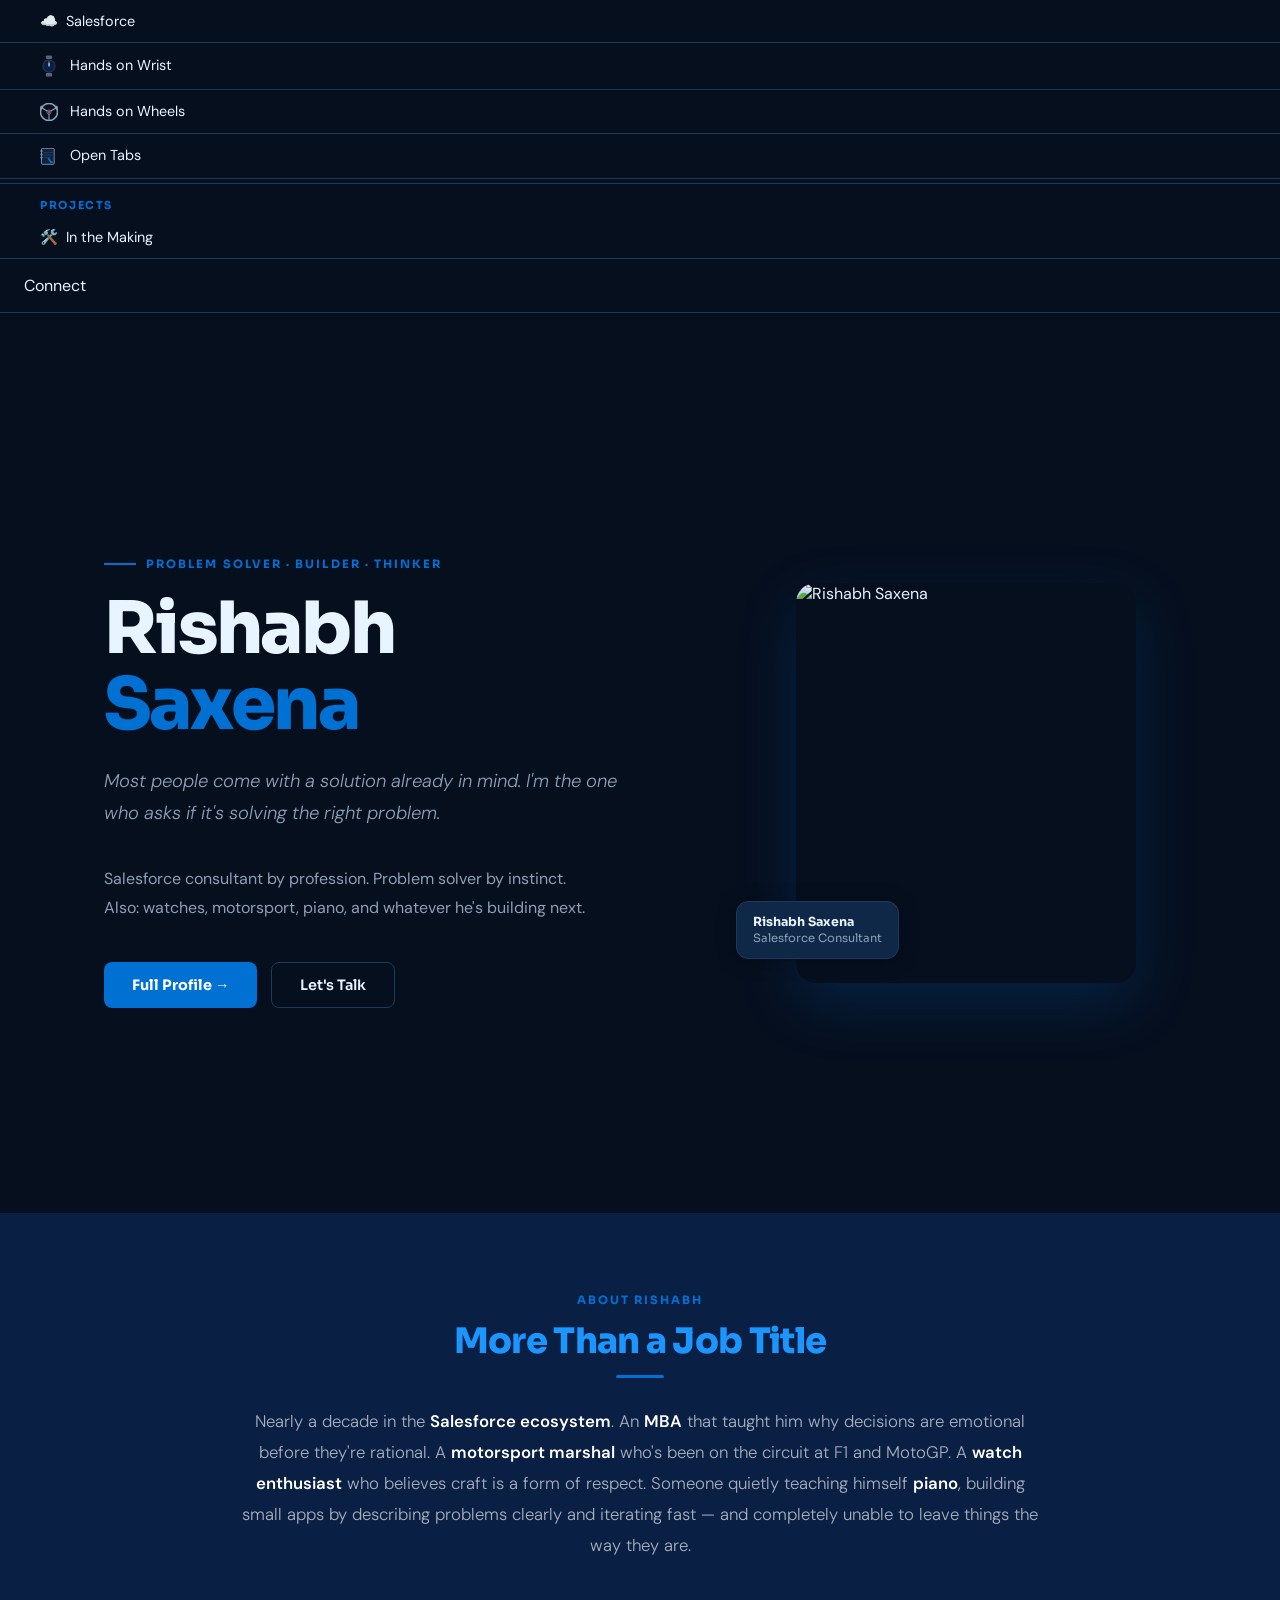
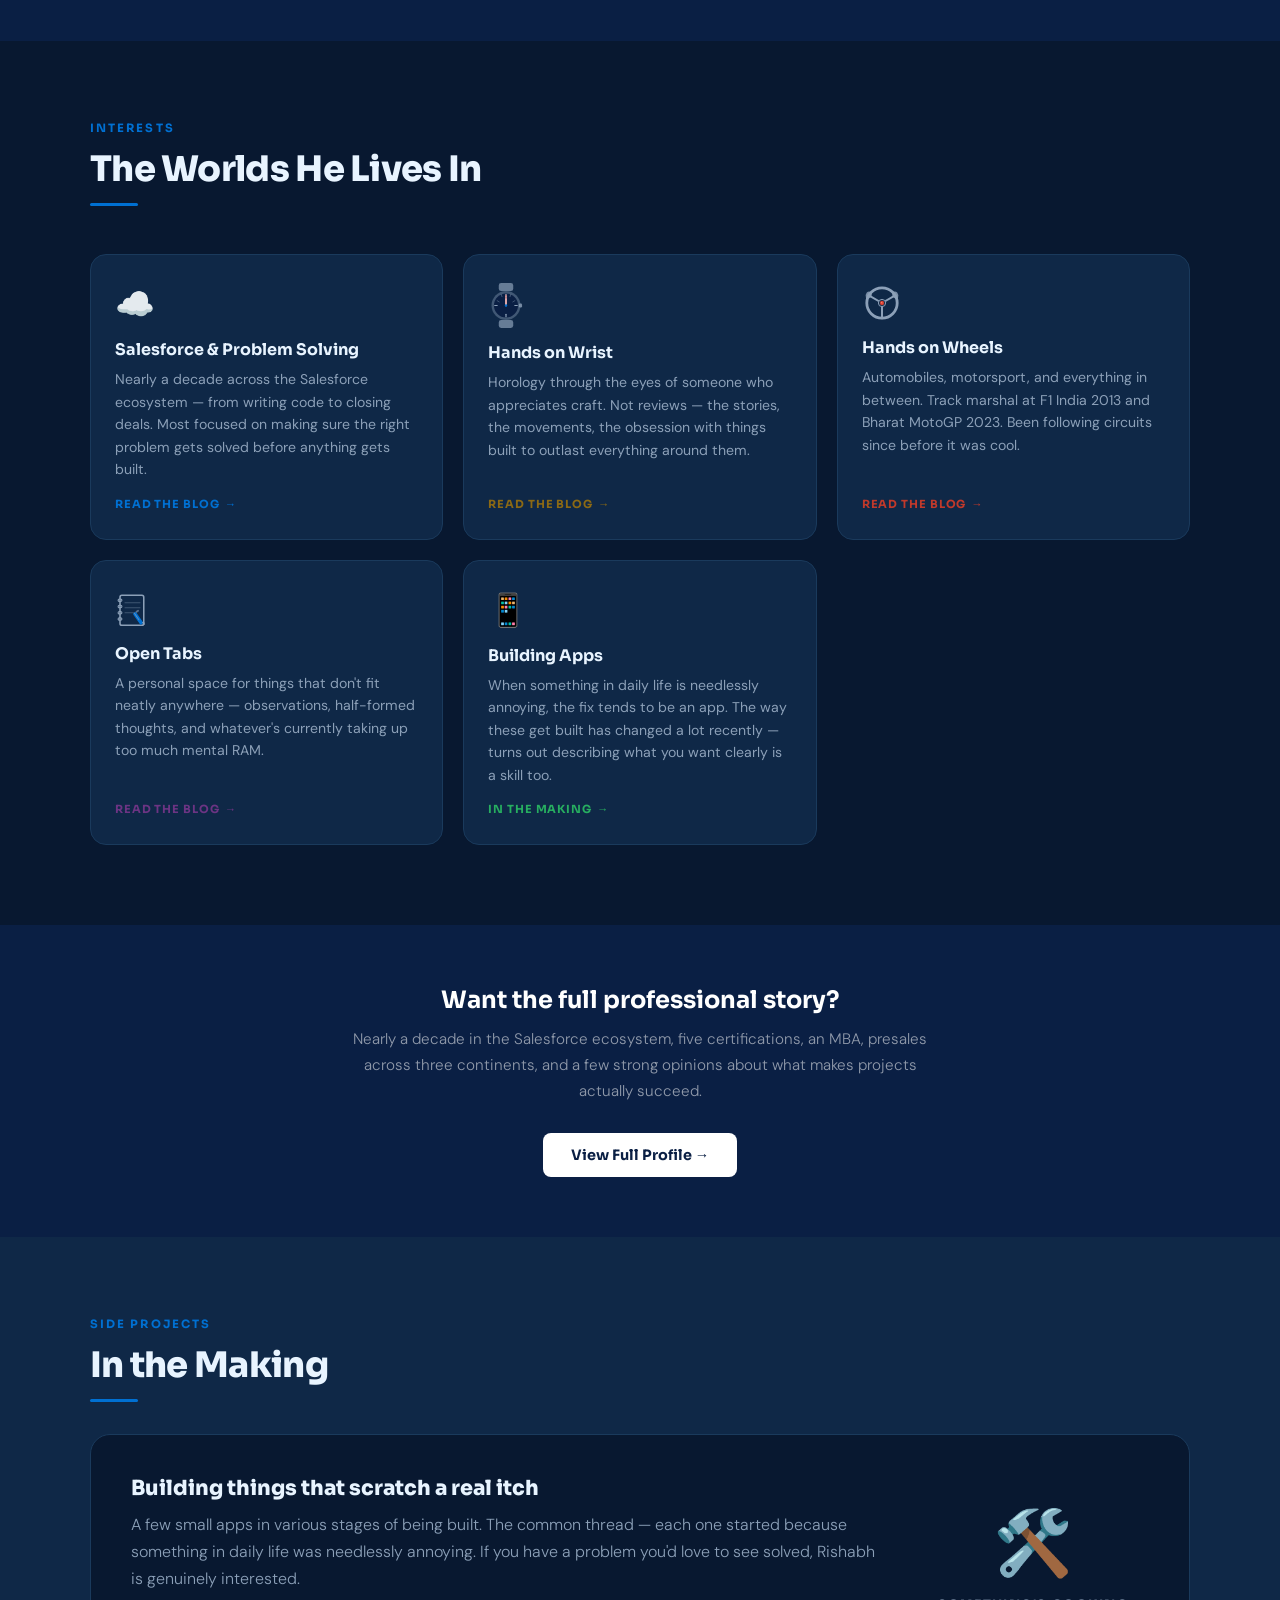
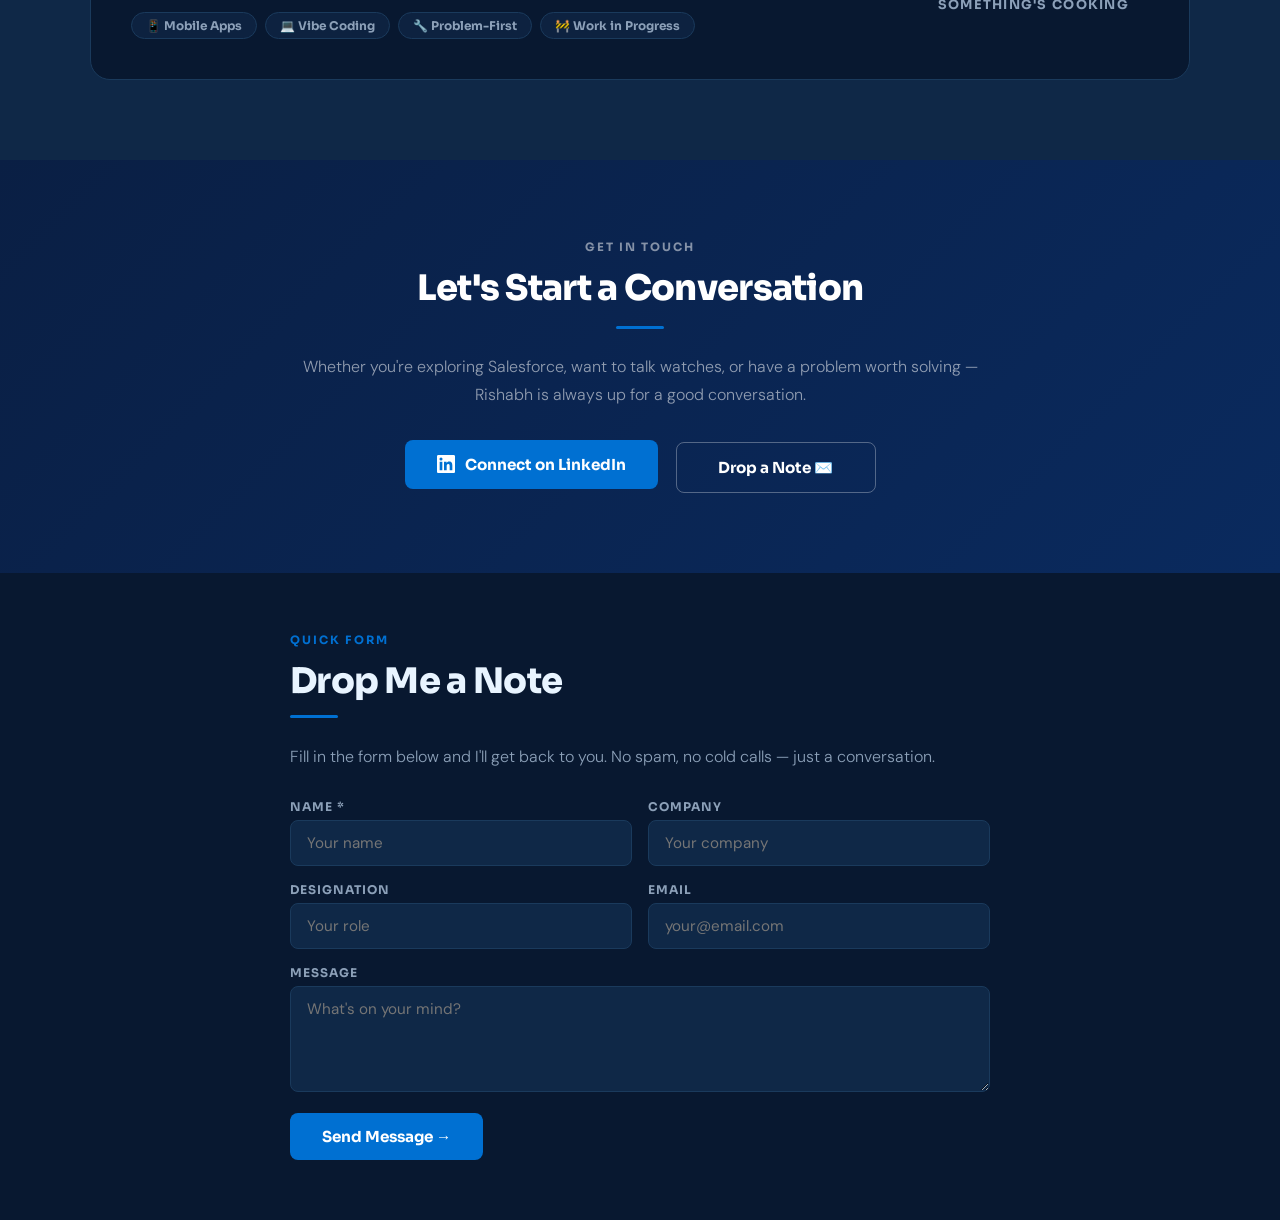
==== commit 8c6a2a3a: "Add files via upload" ====
--- a/index.html
+++ b/index.html
@@ -353,6 +353,7 @@
   </script>
 </head>
 <body>
+<script src="components/components.js"></script>
 
 <!-- NAV -->
 <div id="nav-placeholder"></div>
@@ -654,42 +655,5 @@
 <!-- Bot HTML -->
 <div id="ve-placeholder"></div>
 
-
-<script>
-// ── COMPONENT LOADER ──
-(function() {
-  function load(id, file) {
-    fetch(file)
-      .then(function(r) { return r.text(); })
-      .then(function(html) {
-        var el = document.getElementById(id);
-        if (!el) return;
-        var tmp = document.createElement('div');
-        tmp.innerHTML = html;
-        // Execute any scripts inside the component
-        tmp.querySelectorAll('script').forEach(function(s) {
-          var ns = document.createElement('script');
-          ns.textContent = s.textContent;
-          document.head.appendChild(ns);
-        });
-        // Insert styles
-        tmp.querySelectorAll('style').forEach(function(s) {
-          document.head.appendChild(s.cloneNode(true));
-        });
-        // Insert non-script, non-style nodes
-        Array.from(tmp.childNodes).forEach(function(node) {
-          if (node.nodeName !== 'SCRIPT' && node.nodeName !== 'STYLE') {
-            el.appendChild(node.cloneNode(true));
-          }
-        });
-      })
-      .catch(function(e) { console.warn('Component load failed:', file, e); });
-  }
-  load('nav-placeholder', 'components/nav.html');
-  load('footer-placeholder', 'components/footer.html');
-  load('ve-placeholder', 'components/ve-bot.html');
-})();
-</script>
-
 </body>
 </html>
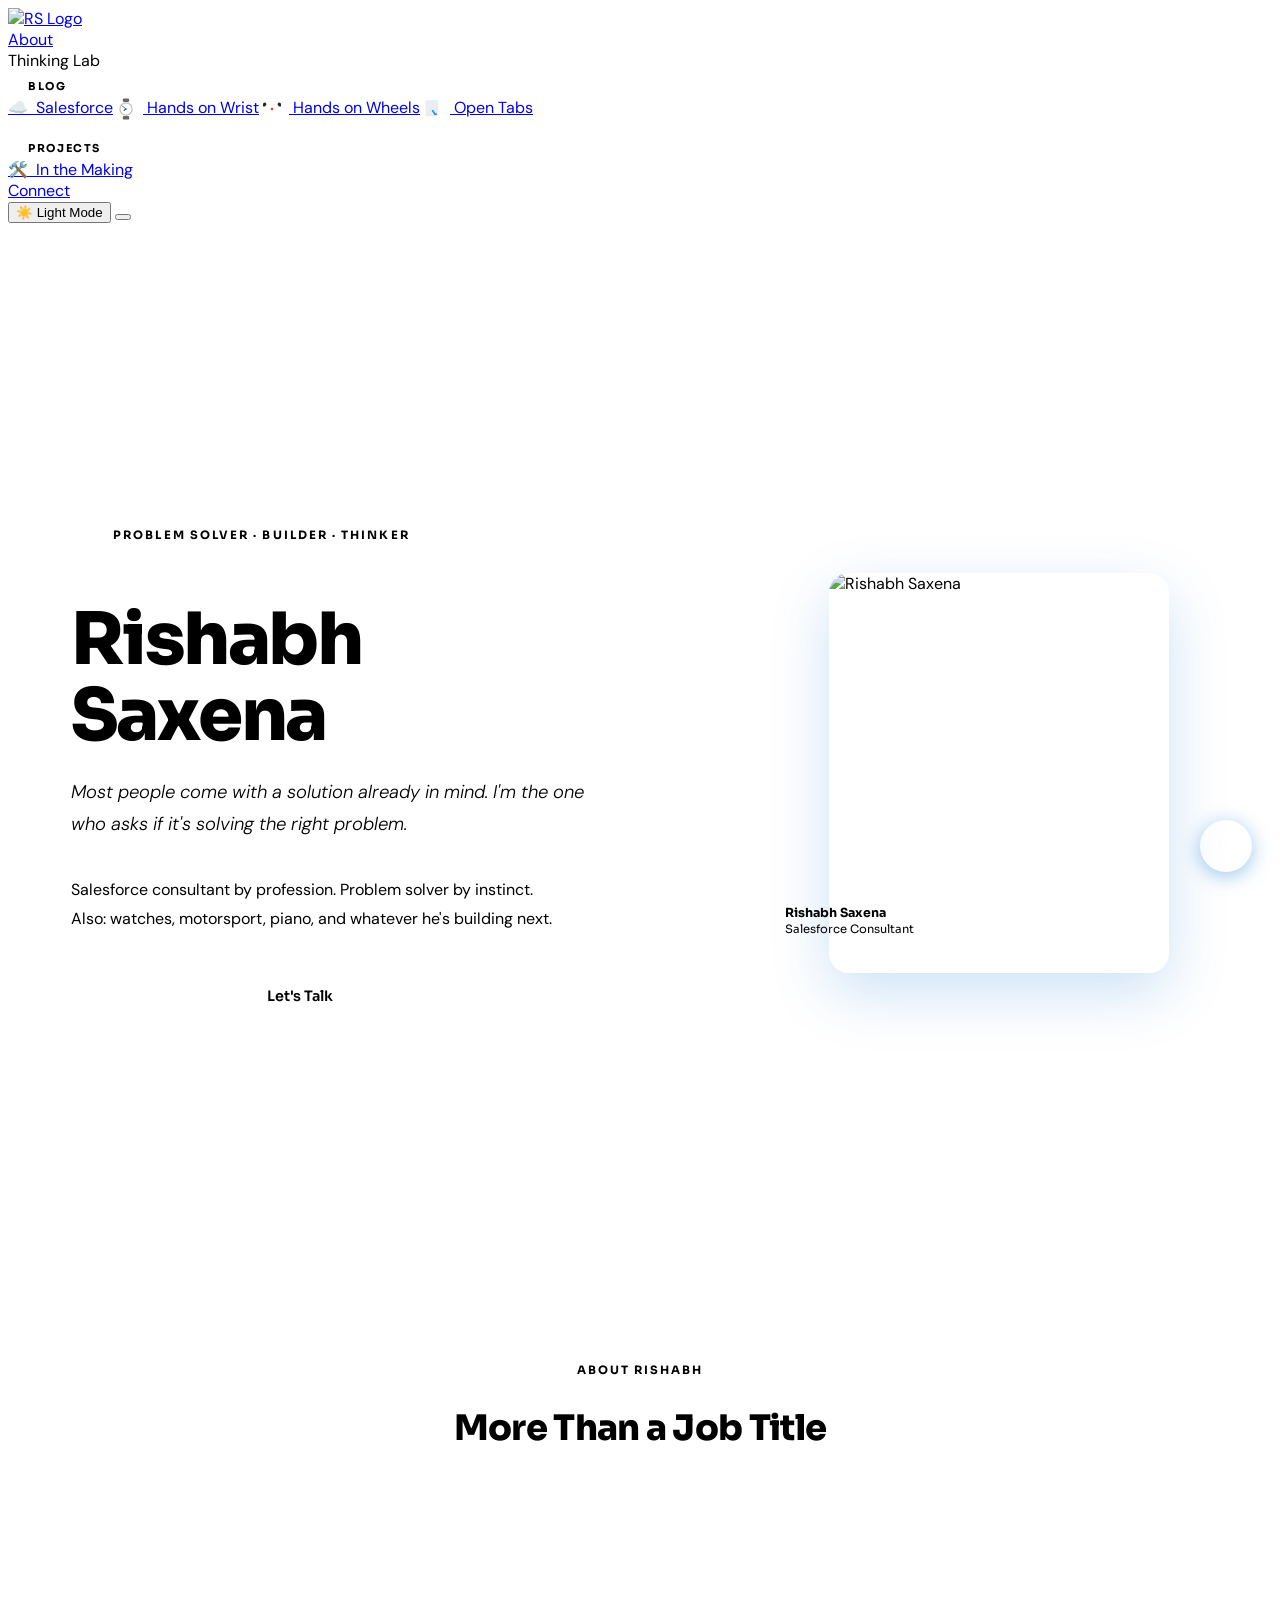
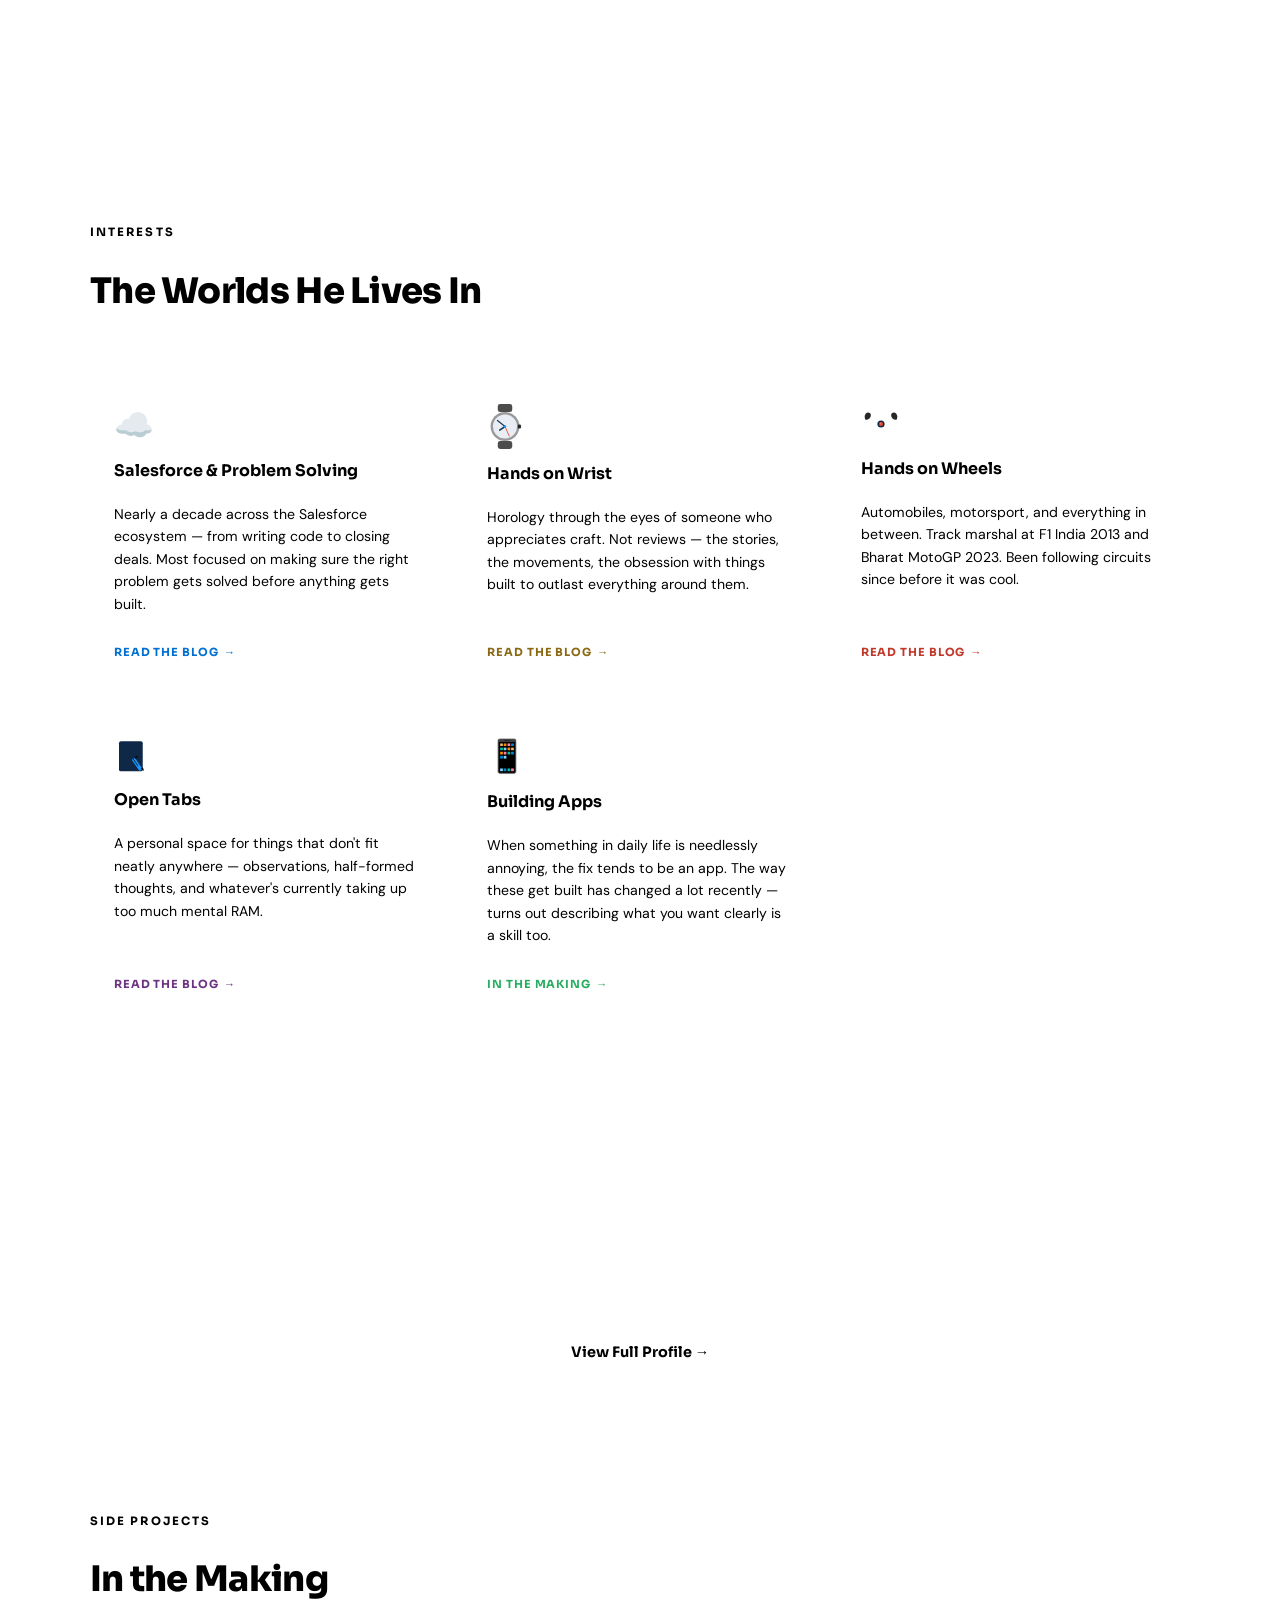
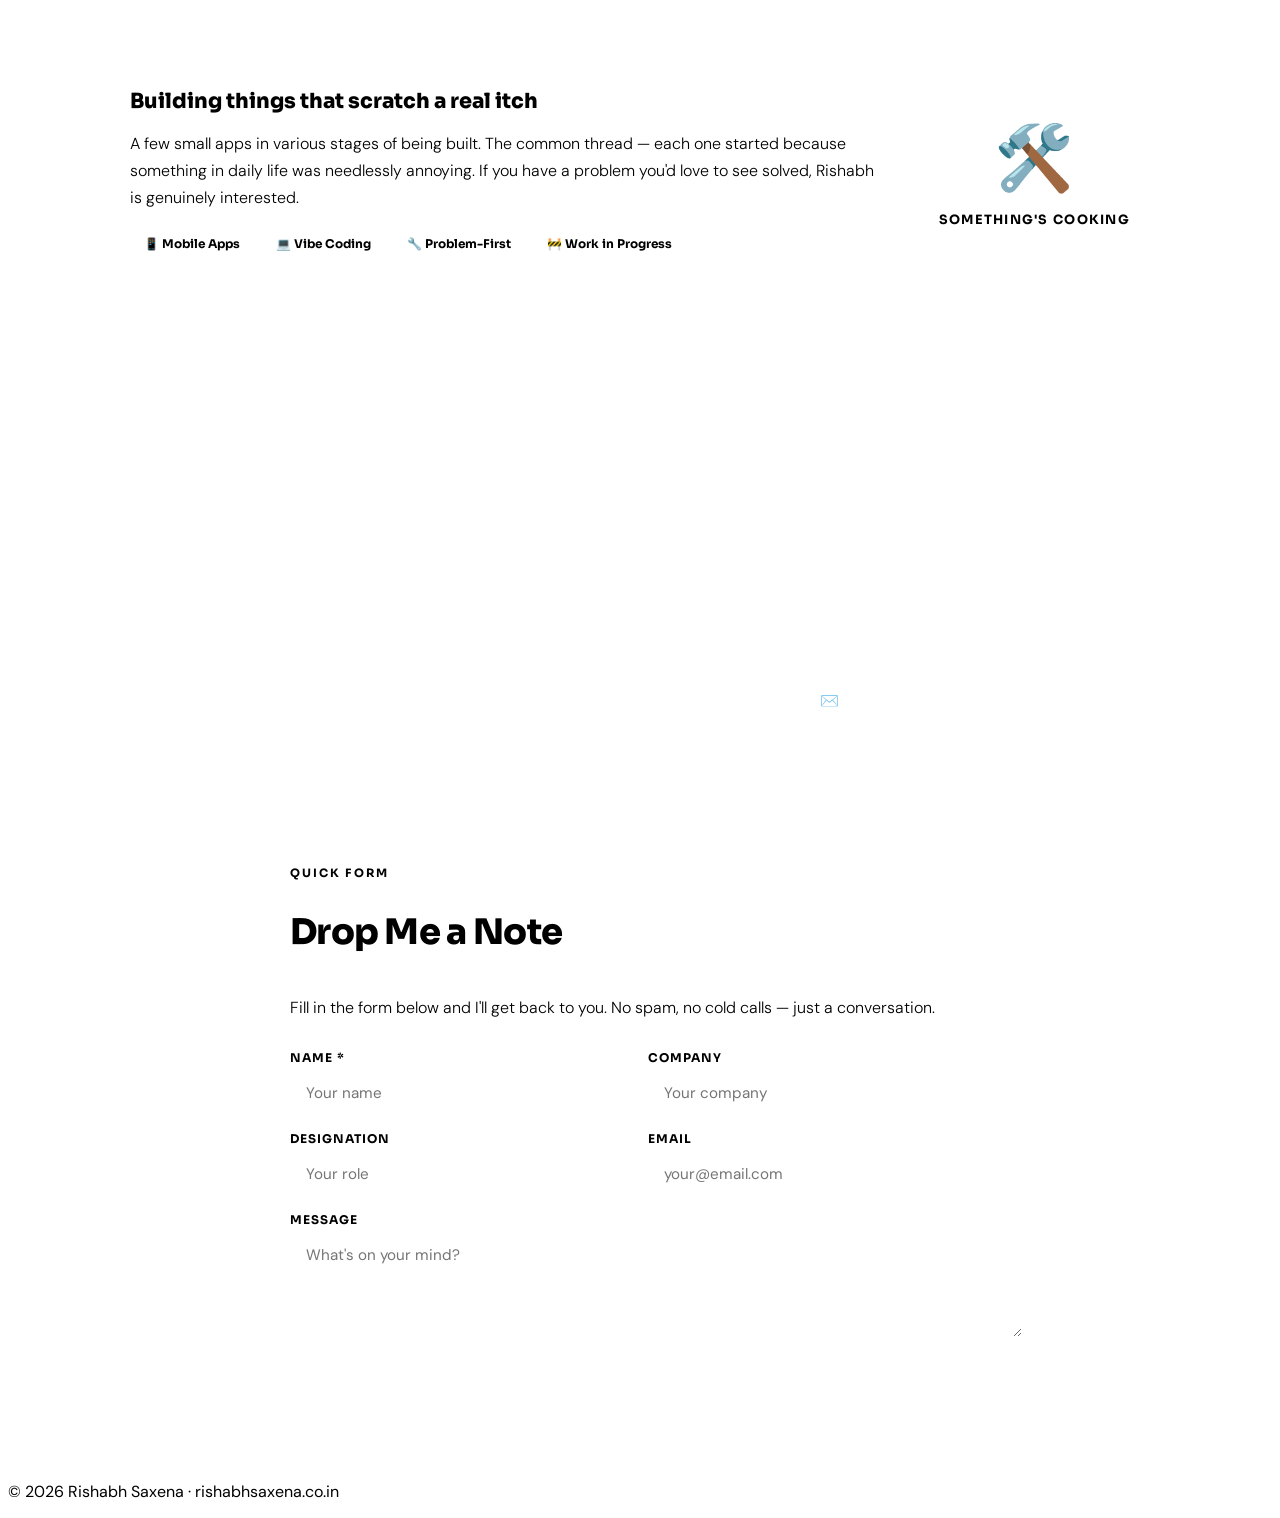
==== commit e0ca8216: "Add files via upload" ====
--- a/index.html
+++ b/index.html
@@ -1,8 +1,8 @@
 <!DOCTYPE html>
 <html lang="en" data-theme="dark">
 <head>
+  <base href="/rishabhsaxena-dev/">
   <link rel="stylesheet" href="styles.css">
-  <base href="/rishabhsaxena-dev/">
 <meta charset="UTF-8">
 <meta name="viewport" content="width=device-width, initial-scale=1.0">
 <title>Rishabh Saxena</title>
@@ -29,6 +29,16 @@
 }
 </script>
 <style>
+/* ── TOKENS ── */
+
+body {
+  font-family: 'DM Sans', sans-serif;
+  background: var(--bg);
+  color: var(--sf-text);
+  transition: background 0.3s, color 0.3s;
+  overflow-x: hidden;
+}
+
 /* ── HERO ── */
 .hero {
   min-height: 100vh;
@@ -300,6 +310,8 @@
 }
 .contact-form-inner { max-width: 700px; margin: 0 auto; }
 
+/* ── FOOTER ── */
+
 /* ── MODAL ── */
 .modal-overlay {
   display: none; position: fixed; inset: 0;
@@ -320,6 +332,9 @@
 }
 
 /* ── FADE IN ── */
+
+@keyframes fadein { from { opacity: 0; transform: translateY(16px); } to { opacity: 1; transform: translateY(0); } }
+
 /* ── WATCH CSS ── */
 .watchit-icon { filter: drop-shadow(0 2px 6px rgba(0,112,210,0.2)); }
 
@@ -343,6 +358,172 @@
 }
 </style>
 
+<style>
+/* Bot Widget */
+.ve-bubble {
+  position: fixed;
+  bottom: 28px; right: 28px;
+  width: 52px; height: 52px;
+  background: var(--sf-blue);
+  border-radius: 50%;
+  cursor: pointer;
+  display: flex; align-items: center; justify-content: center;
+  box-shadow: 0 4px 20px rgba(0,112,210,0.4);
+  z-index: 9999;
+  transition: transform 0.2s, box-shadow 0.2s;
+}
+.ve-bubble:hover { transform: scale(1.08); box-shadow: 0 6px 28px rgba(0,112,210,0.5); }
+.ve-bubble svg { width: 24px; height: 24px; fill: white; }
+.ve-bubble .ve-close { display: none; font-size: 1.4rem; color: white; line-height: 1; }
+.ve-bubble.open .ve-icon { display: none; }
+.ve-bubble.open .ve-close { display: block; }
+
+.ve-window {
+  position: fixed;
+  bottom: 92px; right: 28px;
+  width: 360px;
+  max-height: 520px;
+  background: var(--sf-card);
+  border: 1px solid var(--sf-border);
+  border-radius: 20px;
+  box-shadow: 0 8px 40px rgba(0,0,0,0.2);
+  display: none;
+  flex-direction: column;
+  overflow: hidden;
+  z-index: 9998;
+  font-family: 'DM Sans', sans-serif;
+}
+.ve-window.open { display: flex; }
+
+.ve-header {
+  background: linear-gradient(135deg, var(--sf-navy), #0a2a5e);
+  padding: 16px 18px;
+  display: flex; align-items: center; gap: 12px;
+}
+.ve-avatar {
+  width: 38px; height: 38px;
+  background: var(--sf-blue);
+  border-radius: 50%;
+  display: flex; align-items: center; justify-content: center;
+  font-family: 'Sora', sans-serif;
+  font-weight: 800; font-size: 0.85rem;
+  color: white; flex-shrink: 0;
+}
+.ve-header-info { flex: 1; }
+.ve-header-name {
+  font-family: 'Sora', sans-serif;
+  font-size: 0.88rem; font-weight: 700;
+  color: white; margin-bottom: 2px;
+}
+.ve-header-status {
+  font-size: 0.72rem; color: rgba(255,255,255,0.5);
+  display: flex; align-items: center; gap: 5px;
+}
+.ve-status-dot {
+  width: 6px; height: 6px;
+  background: #4CAF50; border-radius: 50%;
+}
+
+.ve-messages {
+  flex: 1; overflow-y: auto;
+  padding: 16px;
+  display: flex; flex-direction: column; gap: 10px;
+  scroll-behavior: smooth;
+}
+.ve-messages::-webkit-scrollbar { width: 4px; }
+.ve-messages::-webkit-scrollbar-track { background: transparent; }
+.ve-messages::-webkit-scrollbar-thumb { background: var(--sf-border); border-radius: 4px; }
+
+.ve-msg {
+  max-width: 82%;
+  padding: 10px 14px;
+  border-radius: 14px;
+  font-size: 0.88rem;
+  line-height: 1.55;
+  animation: ve-fadein 0.2s ease;
+}
+@keyframes ve-fadein { from { opacity: 0; transform: translateY(6px); } to { opacity: 1; transform: translateY(0); } }
+
+.ve-msg.bot {
+  background: var(--sf-tag-bg);
+  color: var(--sf-text);
+  border-bottom-left-radius: 4px;
+  align-self: flex-start;
+}
+.ve-msg.user {
+  background: var(--sf-blue);
+  color: white;
+  border-bottom-right-radius: 4px;
+  align-self: flex-end;
+}
+.ve-typing {
+  display: flex; align-items: center; gap: 4px;
+  padding: 12px 14px;
+  background: var(--sf-tag-bg);
+  border-radius: 14px; border-bottom-left-radius: 4px;
+  align-self: flex-start;
+  animation: ve-fadein 0.2s ease;
+}
+.ve-typing span {
+  width: 6px; height: 6px;
+  background: var(--sf-subtext);
+  border-radius: 50%;
+  animation: ve-bounce 1.2s infinite;
+}
+.ve-typing span:nth-child(2) { animation-delay: 0.2s; }
+.ve-typing span:nth-child(3) { animation-delay: 0.4s; }
+@keyframes ve-bounce {
+  0%, 60%, 100% { transform: translateY(0); }
+  30% { transform: translateY(-5px); }
+}
+
+.ve-input-area {
+  padding: 12px 14px;
+  border-top: 1px solid var(--sf-border);
+  display: flex; gap: 8px; align-items: center;
+  background: var(--sf-card);
+}
+.ve-input {
+  flex: 1;
+  background: var(--sf-tag-bg);
+  border: 1.5px solid var(--sf-border);
+  border-radius: 10px;
+  padding: 9px 13px;
+  color: var(--sf-text);
+  font-family: 'DM Sans', sans-serif;
+  font-size: 0.88rem;
+  outline: none;
+  transition: border 0.2s;
+  resize: none;
+}
+.ve-input:focus { border-color: var(--sf-blue); }
+.ve-send {
+  width: 36px; height: 36px;
+  background: var(--sf-blue);
+  border: none; border-radius: 10px;
+  cursor: pointer;
+  display: flex; align-items: center; justify-content: center;
+  transition: background 0.2s, transform 0.1s;
+  flex-shrink: 0;
+}
+.ve-send:hover { background: var(--sf-electric); transform: scale(1.05); }
+.ve-send svg { width: 16px; height: 16px; fill: white; }
+
+
+
+@media (max-width: 480px) {
+  .ve-window { width: calc(100vw - 32px); right: 16px; bottom: 80px; }
+  .ve-bubble { bottom: 16px; right: 16px; }
+}
+
+.ve-footer {
+  padding: 6px 14px 10px;
+  text-align: center;
+  font-size: 0.68rem;
+  color: var(--sf-subtext);
+  opacity: 0.6;
+}
+</style>
   <!-- Google Analytics -->
   <script async src="https://www.googletagmanager.com/gtag/js?id=G-WGYJHP2512"></script>
   <script>
@@ -353,10 +534,42 @@
   </script>
 </head>
 <body>
-<script src="components/components.js"></script>
 
 <!-- NAV -->
-<div id="nav-placeholder"></div>
+<nav>
+  <div class="nav-logo"><a href="index.html"><img src="logo.png" alt="RS Logo" width="44" height="44"></a></div>
+  <div class="nav-center" id="navCenter">
+    <a href="about.html">About</a>
+    <div class="nav-item" id="navThinkingLab">
+      <a class="has-dropdown" onclick="toggleMobileDropdown(this)">Thinking Lab</a>
+      <div class="dropdown" id="thinkingLabDropdown">
+        <div style="font-size:0.68rem;font-family:'Sora',sans-serif;font-weight:700;letter-spacing:0.15em;text-transform:uppercase;color:var(--sf-blue);padding:8px 20px 4px;cursor:default;">Blog</div>
+        <a href="salesforce.html">☁️&nbsp; Salesforce</a>
+        <a href="hands-on-wrist.html"><svg id="watch-navindex" viewBox="0 0 44 56" width="18" height="22" xmlns="http://www.w3.org/2000/svg" style="display:inline-block;vertical-align:middle;margin-right:8px;flex-shrink:0;"><rect x="14" y="1" width="16" height="9" rx="3" fill="var(--sf-subtext)" opacity="0.6"/><rect x="14" y="46" width="16" height="9" rx="3" fill="var(--sf-subtext)" opacity="0.6"/><circle cx="22" cy="28" r="17" fill="var(--sf-subtext)" opacity="0.25"/><circle cx="22" cy="28" r="14" fill="var(--watch-dial,#ffffff)"/><g id="watch-navindex-hour"><line x1="22" y1="28" x2="22" y2="22" stroke="var(--sf-text,#0A1F44)" stroke-width="2.5" stroke-linecap="round"/></g><g id="watch-navindex-min"><line x1="22" y1="28" x2="22" y2="17" stroke="var(--sf-text,#0A1F44)" stroke-width="1.5" stroke-linecap="round"/></g><circle cx="22" cy="28" r="1.8" fill="var(--sf-blue,#1B96FF)"/></svg> Hands on Wrist</a>
+        <a href="hands-on-wheels.html"><svg viewBox="10 10 80 80" width="18" height="18" xmlns="http://www.w3.org/2000/svg" style="display:inline-block;vertical-align:middle;margin-right:8px;flex-shrink:0;"><circle cx="50" cy="50" r="38" fill="none" stroke="var(--sf-subtext)" stroke-width="7"/><line x1="50" y1="50" x2="17" y2="31" stroke="var(--sf-subtext)" stroke-width="5" stroke-linecap="round"/><line x1="50" y1="50" x2="83" y2="31" stroke="var(--sf-subtext)" stroke-width="5" stroke-linecap="round"/><line x1="50" y1="50" x2="50" y2="88" stroke="var(--sf-subtext)" stroke-width="5" stroke-linecap="round"/><circle cx="50" cy="50" r="9" fill="var(--sf-card,#fff)" stroke="var(--sf-subtext)" stroke-width="2.5"/><circle cx="50" cy="50" r="5.5" fill="#C0392B"/><circle cx="50" cy="50" r="3.5" fill="#E74C3C"/><path d="M10 38 Q7 30 12 24 Q17 19 23 23 Q26 26 24 32 Q22 37 17 39 Q13 40 10 38Z" fill="var(--sf-subtext)" opacity="0.85"/><path d="M90 38 Q93 30 88 24 Q83 19 77 23 Q74 26 76 32 Q78 37 83 39 Q87 40 90 38Z" fill="var(--sf-subtext)" opacity="0.85"/></svg> Hands on Wheels</a>
+        <a href="open-tabs.html"><svg viewBox="7 9 47 54" width="18" height="18" xmlns="http://www.w3.org/2000/svg" style="display:inline-block;vertical-align:middle;margin-right:8px;flex-shrink:0;"><rect x="8" y="10" width="38" height="48" rx="3" fill="var(--sf-tag-bg,#E8EEF4)" stroke="var(--sf-subtext)" stroke-width="2.5"/><rect x="5" y="16" width="6" height="4" rx="2" fill="none" stroke="var(--sf-subtext)" stroke-width="1.8"/><rect x="5" y="26" width="6" height="4" rx="2" fill="none" stroke="var(--sf-subtext)" stroke-width="1.8"/><rect x="5" y="36" width="6" height="4" rx="2" fill="none" stroke="var(--sf-subtext)" stroke-width="1.8"/><line x1="16" y1="22" x2="40" y2="22" stroke="var(--sf-subtext)" stroke-width="1.2" stroke-linecap="round" opacity="0.5"/><line x1="16" y1="30" x2="40" y2="30" stroke="var(--sf-subtext)" stroke-width="1.2" stroke-linecap="round" opacity="0.5"/><line x1="16" y1="38" x2="34" y2="38" stroke="var(--sf-subtext)" stroke-width="1.2" stroke-linecap="round" opacity="0.5"/><rect x="30" y="38" width="5" height="18" rx="2" fill="var(--sf-blue,#1B96FF)" transform="rotate(-35 32 46)"/><polygon points="0,0 4,0 2,5" fill="var(--sf-subtext)" transform="translate(37,51) rotate(-35)"/></svg> Open Tabs</a>
+        <div style="height:1px;background:var(--sf-border);margin:6px 0;"></div>
+        <div style="font-size:0.68rem;font-family:'Sora',sans-serif;font-weight:700;letter-spacing:0.15em;text-transform:uppercase;color:var(--sf-blue);padding:8px 20px 4px;cursor:default;">Projects</div>
+        <a href="in-the-making.html">🛠️&nbsp; In the Making</a>
+      </div>
+    </div>
+    <a href="#connect" onclick="event.preventDefault();document.getElementById('connect').scrollIntoView({behavior:'smooth'})" >Connect</a>
+  </div>
+  <div class="nav-right">
+    <button class="theme-toggle" onclick="toggleTheme()" id="themeBtn">🌙 Dark Mode</button>
+    <button class="hamburger" onclick="toggleMenu()" aria-label="Menu">
+      <span></span><span></span><span></span>
+    </button>
+  </div>
+</nav>
+
+<!-- MOBILE MENU -->
+<div id="mobileMenuOverlay" style="display:none;position:fixed;top:68px;left:0;right:0;bottom:0;z-index:9998;background:var(--sf-card);border-top:1px solid var(--sf-border);overflow-y:auto;flex-direction:column;">
+  <a href="index.html" style="display:block;padding:16px 24px;border-bottom:1px solid var(--sf-border);color:var(--sf-blue);font-weight:700;text-decoration:none;font-size:1rem;">Home</a>
+  <a href="about.html" style="display:block;padding:16px 24px;border-bottom:1px solid var(--sf-border);color:var(--sf-text);text-decoration:none;font-size:1rem;">About</a>
+  <button onclick="toggleLabMenu()" style="width:100%;padding:16px 24px;border:none;border-bottom:1px solid var(--sf-border);background:none;color:var(--sf-text);font-size:1rem;text-align:left;cursor:pointer;display:flex;justify-content:space-between;align-items:center;font-family:inherit;">Thinking Lab <span>&#9662;</span></button>
+  <div id="mobileLabMenu" style="display:none;background:var(--sf-light-bg);">
+    <div style="font-size:0.68rem;font-family:'Sora',sans-serif;font-weight:700;letter-spacing:0.15em;text-transform:uppercase;color:var(--sf-blue);padding:10px 24px 4px 40px;">Blog</div>
     <a href="salesforce.html" style="display:block;padding:12px 24px 12px 40px;border-bottom:1px solid var(--sf-border);color:var(--sf-text);text-decoration:none;font-size:0.9rem;">&#9729;&#65039;&nbsp; Salesforce</a>
     <a href="hands-on-wrist.html" style="display:block;padding:12px 24px 12px 40px;border-bottom:1px solid var(--sf-border);color:var(--sf-text);text-decoration:none;font-size:0.9rem;"><svg id="watch-navindex-mob" viewBox="0 0 44 56" width="18" height="22" xmlns="http://www.w3.org/2000/svg" style="display:inline-block;vertical-align:middle;margin-right:8px;flex-shrink:0;"><rect x="14" y="1" width="16" height="9" rx="3" fill="var(--sf-subtext)" opacity="0.6"/><rect x="14" y="46" width="16" height="9" rx="3" fill="var(--sf-subtext)" opacity="0.6"/><circle cx="22" cy="28" r="17" fill="var(--sf-subtext)" opacity="0.25"/><circle cx="22" cy="28" r="14" fill="var(--watch-dial,#ffffff)"/><g id="watch-navindex-mob-hour"><line x1="22" y1="28" x2="22" y2="22" stroke="var(--sf-text,#0A1F44)" stroke-width="2.5" stroke-linecap="round"/></g><g id="watch-navindex-mob-min"><line x1="22" y1="28" x2="22" y2="17" stroke="var(--sf-text,#0A1F44)" stroke-width="1.5" stroke-linecap="round"/></g><circle cx="22" cy="28" r="1.8" fill="var(--sf-blue,#1B96FF)"/></svg> Hands on Wrist</a>
     <a href="hands-on-wheels.html" style="display:block;padding:12px 24px 12px 40px;border-bottom:1px solid var(--sf-border);color:var(--sf-text);text-decoration:none;font-size:0.9rem;"><svg viewBox="10 10 80 80" width="18" height="18" xmlns="http://www.w3.org/2000/svg" style="display:inline-block;vertical-align:middle;margin-right:8px;flex-shrink:0;"><circle cx="50" cy="50" r="38" fill="none" stroke="var(--sf-subtext)" stroke-width="7"/><line x1="50" y1="50" x2="17" y2="31" stroke="var(--sf-subtext)" stroke-width="5" stroke-linecap="round"/><line x1="50" y1="50" x2="83" y2="31" stroke="var(--sf-subtext)" stroke-width="5" stroke-linecap="round"/><line x1="50" y1="50" x2="50" y2="88" stroke="var(--sf-subtext)" stroke-width="5" stroke-linecap="round"/><circle cx="50" cy="50" r="9" fill="var(--sf-card,#fff)" stroke="var(--sf-subtext)" stroke-width="2.5"/><circle cx="50" cy="50" r="5.5" fill="#C0392B"/><circle cx="50" cy="50" r="3.5" fill="#E74C3C"/><path d="M10 38 Q7 30 12 24 Q17 19 23 23 Q26 26 24 32 Q22 37 17 39 Q13 40 10 38Z" fill="var(--sf-subtext)" opacity="0.85"/><path d="M90 38 Q93 30 88 24 Q83 19 77 23 Q74 26 76 32 Q78 37 83 39 Q87 40 90 38Z" fill="var(--sf-subtext)" opacity="0.85"/></svg> Hands on Wheels</a>
@@ -367,6 +580,8 @@
   </div>
   <a href="#connect" onclick="toggleMenu();setTimeout(()=>document.getElementById('connect').scrollIntoView({behavior:'smooth'}),300)" style="display:block;padding:16px 24px;border-bottom:1px solid var(--sf-border);color:var(--sf-text);text-decoration:none;font-size:1rem;">Connect</a>
 </div>
+
+
 
 <!-- HERO -->
 <section class="hero" id="home">
@@ -381,7 +596,7 @@
       </p>
       <div class="hero-actions">
         <a href="about.html" class="btn-primary">Full Profile →</a>
-        <a href="#connect" class="btn-outline" onclick="event.preventDefault();document.getElementById('connect').scrollIntoView({behavior:'smooth'})">Let's Talk</a>
+        <a href="#connect" onclick="event.preventDefault();document.getElementById('connect').scrollIntoView({behavior:'smooth'})"  class="btn-outline">Let's Talk</a>
       </div>
     </div>
     <div class="hero-photo fade-in-2">
@@ -505,6 +720,9 @@
     <a href="about.html">View Full Profile →</a>
   </div>
 </section>
+
+
+
 
 <!-- IN THE MAKING -->
 <section id="in-the-making" style="background:var(--sf-card);padding:80px 5%;">
@@ -598,7 +816,9 @@
   </div>
 </section>
 
-<div id="footer-placeholder"></div>
+<footer>
+  <p>© 2026 <span>Rishabh Saxena</span> · rishabhsaxena.co.in</p>
+</footer>
 
 <!-- IN THE MAKING MODAL -->
 <div class="modal-overlay" id="modal">
@@ -652,8 +872,418 @@
 </script>
 <!-- VIRTUAL EXECUTIVE BOT -->
 
+
 <!-- Bot HTML -->
-<div id="ve-placeholder"></div>
-
+<div class="ve-bubble" id="veBubble" onclick="veToggle()">
+  <svg class="ve-icon" viewBox="0 0 24 24" xmlns="http://www.w3.org/2000/svg">
+    <path d="M20 2H4c-1.1 0-2 .9-2 2v18l4-4h14c1.1 0 2-.9 2-2V4c0-1.1-.9-2-2-2zm0 14H6l-2 2V4h16v12z"/>
+  </svg>
+  <span class="ve-close">✕</span>
+</div>
+
+<div class="ve-window" id="veWindow">
+  <div class="ve-header">
+    <div class="ve-avatar">VE</div>
+    <div class="ve-header-info">
+      <div class="ve-header-name">Virtual Executive</div>
+      <div class="ve-header-status"><span class="ve-status-dot"></span> Rishabh's assistant · Always on</div>
+    </div>
+  </div>
+  <div class="ve-messages" id="veMessages"></div>
+  <div class="ve-input-area">
+    <input class="ve-input" id="veInput" type="text" placeholder="Ask me anything..." maxlength="300" onkeydown="if(event.key==='Enter')veSend()">
+    <button class="ve-send" onclick="veSend()">
+      <svg viewBox="0 0 24 24"><path d="M2.01 21L23 12 2.01 3 2 10l15 2-15 2z"/></svg>
+    </button>
+  </div>
+  <div class="ve-footer">Powered by Rishabh Saxena · rishabhsaxena.co.in</div>
+</div>
+
+<script>
+(function() {
+
+// ── RESPONSE LIBRARY ──────────────────────────────────────────────
+const R = {
+  greeting: [
+    "Hey there! I'm the Virtual Executive — Rishabh's digital assistant. Whether you're here to learn about his work, explore the blog, or just say hello — I've got you. What's on your mind?",
+    "Hello! Good to have you here. I'm the Virtual Executive, and I know quite a bit about Rishabh and his work. What would you like to know?",
+    "Hi! I'm VE — Virtual Executive. Think of me as Rishabh's always-on assistant. Ask me anything."
+  ],
+  who: [
+    "Rishabh Saxena is a Salesforce Consultant with nearly a decade in the ecosystem — 5x certified, and currently part of Salesforce's own Professional Services team in India. Before that, he's done presales and consulting at LTIMindtree, Brillio, and TCS. He's also an MBA from Great Lakes, a motorsport enthusiast, and a watch collector. Quite a range, I know.",
+    "Rishabh is a Salesforce Consultant — part of the India PS GTM team. He owns end-to-end presales for Data Cloud, Marketing Cloud, and RCG Cloud. Nearly a decade in the Salesforce ecosystem, 5 certifications, and a genuine belief that most implementations fail not because of bad tech, but because the original problem gets lost. That's the gap he works in."
+  ],
+  salesforce: [
+    "Rishabh has been in the Salesforce ecosystem for nearly a decade — across development, presales, consulting, and now engagement management. He's worked across Sales Cloud, Service Cloud, Data Cloud, Marketing Cloud, RCG Cloud, Experience Cloud, and CMS. Currently at Salesforce itself, managing the PS India GTM for Data Cloud, Marketing Cloud, and RCG Cloud.",
+    "Salesforce is Rishabh's core domain. He's 5x certified — Data Cloud Consultant, AI Associate, Sales Cloud Consultant, Administrator, and Platform Developer I. He's been a developer, a presales consultant, and now a Salesforce Consultant. He understands the full lifecycle — from discovery to delivery.",
+    "If you're looking for Salesforce expertise — Rishabh's been living and breathing it since 2016. He's particularly strong in presales, discovery, and making sure the right problem gets solved before a single line of config is written."
+  ],
+  datacloud: [
+    "Data Cloud is one of Rishabh's current focus areas at Salesforce PS India. He's owned the Data Cloud deal pipeline and has a Data Cloud Consultant certification. If you have specific questions about Data Cloud engagements or implementations, he'd be the right person to talk to.",
+  ],
+  marketingcloud: [
+    "Marketing Cloud is another key area Rishabh covers in his current role at Salesforce PS India. He's managed the Marketing Cloud deal pipeline end-to-end — from discovery and proposals to SOW structuring.",
+  ],
+  presales: [
+    "Presales is where Rishabh has spent a significant part of his career — at TCS, Brillio, LTIMindtree, and now Salesforce. He's run RFP/RFI responses, built proposals, written SOWs, created staffing models, and supported oral defenses. He's also built reusable content repositories to scale presales efficiency.",
+    "Rishabh's presales experience spans the full cycle — qualifying opportunities, running discovery, crafting solution narratives, building commercial structures, and closing. He's done this across EMEA and APAC for some of the largest Salesforce partners in India."
+  ],
+  certs: [
+    "Rishabh holds 5 Salesforce certifications: Data Cloud Consultant (2024), AI Associate (2024), Sales Cloud Consultant (2020), Administrator (2020), and Platform Developer I (2016). He also holds SAFe Agilist and a Microsoft Partner Sales Bootcamp certification.",
+    "Five Salesforce certifications — Data Cloud Consultant, AI Associate, Sales Cloud Consultant, Administrator, and Platform Developer I. Plus SAFe Agilist for good measure. He's been collecting them since 2016."
+  ],
+  experience: [
+    "Rishabh's career spans Salesforce PS (current), LTIMindtree, Brillio Technologies, and TCS — with an MBA sabbatical from Great Lakes Institute of Management in between. That's 9+ years across development, presales, consulting, and engagement management.",
+    "The journey: TCS (2016–2021) as a Salesforce Developer turned Presales Consultant, with an MBA break in 2018–19. Then Brillio (2021–2022), LTIMindtree (2022–2023), and now Salesforce Professional Services since July 2023."
+  ],
+  tcs: [
+    "Rishabh started his career at TCS in 2016 as a Salesforce Developer — led a team of three, reduced daily incidents from 100+ to under 30, and then transitioned to Presales. He drove Salesforce business expansion in the EMEA region before leaving in 2021. He also took an MBA sabbatical during his TCS tenure."
+  ],
+  mba: [
+    "Rishabh did his MBA from Great Lakes Institute of Management, Chennai — a one-year intensive in Marketing and AI & Machine Learning. His thesis was on the effect of nostalgia on consumer buying behaviour. He took a sabbatical from TCS for this and returned as a Presales Consultant.",
+  ],
+  watchit: [
+    "WatchIt is Rishabh's horology blog — perspectives on watches, craft, and what it means to appreciate something built to last. It's not a review site. It's more about the stories behind what we wear on our wrists. First article coming soon.",
+    "If you're into watches, Hands on Wrist is worth bookmarking. It's Rishabh's take on horology — the craft, the history, the obsession. He's been collecting and following the watch world seriously. Head over to rishabhsaxena.co.in/hands-on-wrist.html."
+  ],
+  shiftit: [
+    "Hands on Wheels is the automobiles and motorsport section of Rishabh's blog. He's been a Track and Flag Marshal with the Indian Motorsport Marshals Club, attended the Formula 1 Indian Grand Prix in 2013 and Bharat MotoGP 2023, and has been following MRF and JK Tyre championships since 2013. Expect passionate writing.",
+    "Hands on Wheels covers cars, motorsport, and everything in between. Rishabh is deeply into this — not as a casual fan but as someone who's been on the circuit as a marshal. Check it out at rishabhsaxena.co.in/hands-on-wheels.html."
+  ],
+  blog: [
+    "The Thinking Lab is Rishabh's blog — three sections: Salesforce (implementations, presales, strategy), WatchIt (horology and watches), and ShiftIt (automobiles and motorsport). Content is coming — follow him on LinkedIn to stay updated.",
+    "Three blogs, one person. Salesforce at rishabhsaxena.co.in/salesforce.html, WatchIt at /hands-on-wrist.html, and ShiftIt at /hands-on-wheels.html. All part of the Thinking Lab."
+  ],
+  motorsport: [
+    "Rishabh has been involved in Indian motorsport since 2013 — attended the F1 Indian Grand Prix, the Bharat MotoGP 2023, and has been a continuous participant in MRF and JK Tyre National Racing Championships as a Track and Flag Marshal with the Indian Motorsport Marshals Club.",
+  ],
+  collaborate: [
+    "If you're thinking about working with Rishabh — whether it's a Salesforce engagement, a presales challenge, or a consulting conversation — the best way to start is by dropping a note via the contact form on this page, or connecting on LinkedIn at linkedin.com/in/rishabh0201.",
+    "Rishabh is open to the right conversations — Salesforce implementations, presales strategy, or just a good professional discussion. Use the contact form below or reach out on LinkedIn."
+  ],
+  contact: [
+    "You can reach Rishabh on LinkedIn at linkedin.com/in/rishabh0201, or drop a note using the contact form at the bottom of this page — just fill in your email and he'll get back to you directly.",
+    "Best way to get in touch — LinkedIn at linkedin.com/in/rishabh0201, or the contact form at the bottom of this page. Leave your email and he'll come back to you."
+  ],
+  compliment: [
+    "That's kind of you to say — I'll pass it along to Rishabh. He'd appreciate hearing that.",
+    "Glad you think so! If you'd like to connect with Rishabh directly, the contact form at the bottom works well.",
+    "Thank you — Rishabh has put a lot of thought into this. If something resonated, he'd love to hear about it."
+  ],
+  linkedin: [
+    "Rishabh is active on LinkedIn at linkedin.com/in/rishabh0201. Best place to follow his professional updates, articles, and to connect directly."
+  ],
+  apps: [
+    "Rishabh is currently working on a few tools under the 'In the Making' section of his site — simple apps built around everyday problems, the kind that make you wonder why they don't already exist. Nothing to announce just yet, but worth watching. You can follow him on LinkedIn at linkedin.com/in/rishabh0201 for updates.",
+    "The 'In the Making' section on this site hints at what's coming — a few tools Rishabh is quietly building. He's not ready to announce specifics yet, but if you have a problem you'd like solved, the contact form below is a good place to share it. It might just influence what he builds next."
+  ],
+  job: [
+    "Rishabh is always open to interesting conversations — but the best way to explore if there's a fit is to share a bit more about the role and what you're looking to solve. Drop the details via the contact form below and he'll reach out if the timing feels right.",
+    "Rishabh isn't actively looking, but the right opportunity has a way of making itself known. If you think there's something worth discussing, share the role details and what makes it interesting — he'll take a look and connect if it resonates.",
+    "Rishabh believes in having the right conversations at the right time. If you have something specific in mind, share the details via the contact form below — company, role, what you're solving for. He'll be in touch if the stars align."
+  ],
+  contentidea: [
+    "That's actually really helpful to know — Rishabh is always thinking about what to write or build next. Could you share a bit more? Is this about a Salesforce challenge, a watch you're curious about, a car or motorsport topic, or something else entirely? Drop it in the contact form below and he'll factor it into what he builds next.",
+    "Ideas from real people are worth more than anything Rishabh could come up with in isolation. If you've got a specific topic, problem, or question you'd love to see covered — share it via the contact form. It might just become his next article or app.",
+    "Noted — and genuinely appreciated. The best content comes from real problems. Share the specifics via the contact form below and Rishabh will keep it in mind for future articles, tools, or apps."
+  ],
+  fallback: [
+    "That's a bit outside my coverage — but I don't want to leave you hanging. ||FORM||",
+    "Hmm, I didn't quite catch that. I cover Rishabh's work, Salesforce, the blog, watches, motorsport, and how to connect. Drop it here and he'll get back to you: ||FORM||",
+    "I want to be helpful, but I'm not sure I have the right answer for this one. Share it directly here and he'll get back to you: ||FORM||"
+  ],
+  returning: [
+    "Welcome back! Good to see you again. What would you like to know this time?",
+    "You're back! Happy to help again. What's on your mind?"
+  ]
+};
+
+// ── KEYWORD MAP ────────────────────────────────────────────────────
+const K = [
+  { keys: ['hi','hello','hey','howdy','sup','good morning','good evening','good afternoon','greetings','hiya','yo'], res: 'greeting' },
+  { keys: ['who is','who are','about rishabh','introduce','tell me about','about you','what do you do','background','yourself'], res: 'who' },
+  { keys: ['salesforce','crm','cloud','sfdc','sf ','lightning','apex','visualforce','flow','lwc'], res: 'salesforce' },
+  { keys: ['data cloud','cdp','customer data'], res: 'datacloud' },
+  { keys: ['marketing cloud','mc ','pardot','email studio','journey builder'], res: 'marketingcloud' },
+  { keys: ['presales','pre-sales','rfp','rfi','proposal','sow','pitch','demo','poc','estimate','staffing'], res: 'presales' },
+  { keys: ['certif','certified','credential','badge','exam','qualification'], res: 'certs' },
+  { keys: ['experience','career','worked','journey','years','professional'], res: 'experience' },
+  { keys: ['tcs','tata','consultancy','ltimindtree','lti','brillio'], res: 'tcs' },
+  { keys: ['mba','great lakes','masters','education','university','degree','college'], res: 'mba' },
+  { keys: ['hands on wrist','watch','horology','timepiece','wristwatch','rolex','omega','seiko','horolog'], res: 'watchit' },
+  { keys: ['hands on wheels','car','automobile','motorsport','racing','f1','formula','motogp','moto gp','circuit','marshal','track','jk tyre','mrf'], res: 'shiftit' },
+  { keys: ['blog','article','post','write','thinking lab','read','content','publish'], res: 'blog' },
+  { keys: ['hire','collaborate','work together','engage','consulting','freelance','opportunity','project','partnership'], res: 'collaborate' },
+  { keys: ['contact','reach','email','connect','message','talk','meet','call','get in touch','linkedin'], res: 'contact' },
+  { keys: ['linkedin'], res: 'linkedin' },
+  { keys: ['app','apps','tool','tools','build','building','in the making','product','side project'], res: 'apps' },
+  { keys: ['open to work','looking for job','job opportunity','hiring','recruit','position','role','opening','new role','career opportunity','job change','switch job','switching','exploring opportunities'], res: 'job' },
+  { keys: ['write about','cover topic','content idea','suggest topic','what should','next article','next app','build something','problem i face','challenge i have','would love to read','idea for','struggling with','pain point'], res: 'contentidea' },
+  { keys: ['great','impressive','amazing','love','nice','good work','well done','awesome','brilliant','excellent','interesting','cool'], res: 'compliment' },
+];
+
+// ── STATE ──────────────────────────────────────────────────────────
+let veOpen = false;
+let veStarted = false;
+let rIdx = {};
+
+function getRand(key) {
+  const arr = R[key];
+  if (!rIdx[key]) rIdx[key] = 0;
+  const r = arr[rIdx[key] % arr.length];
+  rIdx[key]++;
+  return r;
+}
+
+function match(text) {
+  const t = text.toLowerCase();
+  let best = null, bestScore = 0;
+  for (const entry of K) {
+    for (const kw of entry.keys) {
+      // Use word boundary matching - keyword must appear as whole word
+      const re = new RegExp('(^|[\\s,?.!\'\"-])' + kw.replace(/[.*+?^${}()|[\]\\]/g, '\\$&') + '($|[\\s,?.!\'\"-])', 'i');
+      if (re.test(t) || (kw.length > 4 && t.includes(kw))) {
+        if (kw.length > bestScore) {
+          bestScore = kw.length;
+          best = entry.res;
+        }
+      }
+    }
+  }
+  return best || 'fallback';
+}
+
+// ── UI ──────────────────────────────────────────────────────────────
+function veToggle() {
+  veOpen = !veOpen;
+  document.getElementById('veBubble').classList.toggle('open', veOpen);
+  document.getElementById('veWindow').classList.toggle('open', veOpen);
+  if (veOpen && !veStarted) {
+    veStarted = true;
+    const returning = localStorage.getItem('ve_visited');
+    localStorage.setItem('ve_visited', '1');
+    setTimeout(() => {
+      addMsg(returning ? getRand('returning') : getRand('greeting'), 'bot');
+    }, 400);
+  }
+  if (veOpen) document.getElementById('veInput').focus();
+}
+
+function addMsg(text, who) {
+  const el = document.createElement('div');
+  el.className = 've-msg ' + who;
+  el.textContent = text;
+  document.getElementById('veMessages').appendChild(el);
+  scrollBot();
+}
+
+function showTyping() {
+  const el = document.createElement('div');
+  el.className = 've-typing';
+  el.id = 'veTyping';
+  el.innerHTML = '<span></span><span></span><span></span>';
+  document.getElementById('veMessages').appendChild(el);
+  scrollBot();
+  return el;
+}
+
+function scrollBot() {
+  const m = document.getElementById('veMessages');
+  m.scrollTop = m.scrollHeight;
+}
+
+let fallbackCount = 0;
+
+function typeMsg(text, who) {
+  var hasForm = text.indexOf('||FORM||') !== -1;
+  var cleanText = text.replace('||FORM||', '').trim();
+  var el = document.createElement('div');
+  el.className = 've-msg ' + who;
+  el.textContent = '';
+  document.getElementById('veMessages').appendChild(el);
+  scrollBot();
+  var i = 0;
+  var speed = 18;
+  function tick() {
+    if (i < cleanText.length) {
+      el.textContent += cleanText[i++];
+      scrollBot();
+      setTimeout(tick, speed);
+    } else if (hasForm) {
+      var formDiv = document.createElement('div');
+      formDiv.innerHTML = '<div style="margin-top:10px;"><div style="font-size:0.82rem;margin-bottom:8px;color:var(--sf-text);font-weight:600;">Drop your details and Rishabh will get back to you:</div><input id="vfName2" placeholder="Your name" style="width:100%;margin-bottom:6px;padding:7px 10px;border-radius:7px;border:1.5px solid var(--sf-border);background:var(--sf-tag-bg);color:var(--sf-text);font-size:0.82rem;outline:none;font-family:DM Sans,sans-serif;"><input id="vfEmail2" type="email" placeholder="your@email.com" style="width:100%;margin-bottom:6px;padding:7px 10px;border-radius:7px;border:1.5px solid var(--sf-border);background:var(--sf-tag-bg);color:var(--sf-text);font-size:0.82rem;outline:none;font-family:DM Sans,sans-serif;"><input id="vfMsg2" placeholder="Your question or message" style="width:100%;margin-bottom:7px;padding:7px 10px;border-radius:7px;border:1.5px solid var(--sf-border);background:var(--sf-tag-bg);color:var(--sf-text);font-size:0.82rem;outline:none;font-family:DM Sans,sans-serif;"><button onclick="submitInlineForm()" style="background:var(--sf-blue);color:white;border:none;padding:7px 16px;border-radius:7px;font-family:Sora,sans-serif;font-weight:700;font-size:0.8rem;cursor:pointer;width:100%;">Send to Rishabh →</button></div>';
+      el.appendChild(formDiv);
+      scrollBot();
+    }
+  }
+  tick();
+}
+
+function showMiniForm() {
+  const existing = document.getElementById('veMiniForm');
+  if (existing) return;
+  const el = document.createElement('div');
+  el.id = 'veMiniForm';
+  el.className = 've-msg bot';
+  el.style.maxWidth = '100%';
+  el.innerHTML = '<div style="font-size:0.82rem;margin-bottom:10px;color:var(--sf-text);">Leave your details and Rishabh will get back to you directly:</div>' +
+    '<input id="vfName" placeholder="Your name" style="width:100%;margin-bottom:7px;padding:7px 10px;border-radius:7px;border:1.5px solid var(--sf-border);background:var(--sf-tag-bg);color:var(--sf-text);font-size:0.82rem;outline:none;font-family:DM Sans,sans-serif;">' +
+    '<input id="vfMsg" placeholder="Your question or message" style="width:100%;margin-bottom:7px;padding:7px 10px;border-radius:7px;border:1.5px solid var(--sf-border);background:var(--sf-tag-bg);color:var(--sf-text);font-size:0.82rem;outline:none;font-family:DM Sans,sans-serif;">' +
+    '<button onclick="submitMiniForm()" style="background:var(--sf-blue);color:white;border:none;padding:7px 16px;border-radius:7px;font-family:Sora,sans-serif;font-weight:700;font-size:0.8rem;cursor:pointer;width:100%;">Send to Rishabh →</button>';
+  document.getElementById('veMessages').appendChild(el);
+  scrollBot();
+}
+
+function submitMiniForm() {
+  const name = document.getElementById('vfName').value.trim();
+  const msg = document.getElementById('vfMsg').value.trim();
+  if (!name || !msg) { return; }
+  const payload = { name, message: msg, source: 'Virtual Executive Bot', company: '', designation: '', linkedin: '' };
+  fetch('https://script.google.com/macros/s/AKfycbwNtyPDWl2dRPmwKRNRx0tMKQoTx5d-vHt4hRVBNMUWwN7jLrjh-xyH7fxuO8T6aP4/exec', {
+    method: 'POST', mode: 'no-cors',
+    headers: { 'Content-Type': 'application/json' },
+    body: JSON.stringify(payload)
+  });
+  document.getElementById('veMiniForm').innerHTML = '<div style="text-align:center;padding:8px 0;">✅ Sent! Rishabh will be in touch.</div>';
+  fallbackCount = 0;
+}
+
+function veSend() {
+  const input = document.getElementById('veInput');
+  const text = input.value.trim();
+  if (!text) return;
+  input.value = '';
+  addMsg(text, 'user');
+  const typing = showTyping();
+  const key = match(text);
+  if (key === 'fallback') fallbackCount++;
+  // Thinking delay: 600-900ms feels natural
+  const delay = 600 + Math.random() * 300;
+  setTimeout(() => {
+    typing.remove();
+    typeMsg(getRand(key), 'bot');
+    if (fallbackCount >= 2) {
+      setTimeout(showMiniForm, 800);
+      fallbackCount = 0;
+    }
+  }, delay);
+}
+
+window.veToggle = veToggle;
+window.veSend = veSend;
+window.submitMiniForm = submitMiniForm;
+
+function submitInlineForm() {
+  var n = document.getElementById('vfName2');
+  var e = document.getElementById('vfEmail2');
+  var m = document.getElementById('vfMsg2');
+  if (!n || !m || !n.value.trim() || !m.value.trim()) return;
+  fetch('https://script.google.com/macros/s/AKfycbwNtyPDWl2dRPmwKRNRx0tMKQoTx5d-vHt4hRVBNMUWwN7jLrjh-xyH7fxuO8T6aP4/exec', {
+    method: 'POST', mode: 'no-cors',
+    headers: { 'Content-Type': 'application/json' },
+    body: JSON.stringify({ name: n.value.trim(), linkedin: e ? e.value.trim() : '', message: m.value.trim(), source: 'VE Fallback Inline', company: '', designation: '' })
+  });
+  var btn = document.querySelector('[onclick="submitInlineForm()"]');
+  if (btn) btn.closest('div').innerHTML = '<div style="text-align:center;padding:6px 0;">✅ Sent! Rishabh will be in touch.</div>';
+}
+window.submitInlineForm = submitInlineForm;
+
+
+})();
+</script>
+
+
+
+
+
+<script>
+(function() {
+  function getIST() {
+    var now = new Date();
+    var utc = now.getTime() + now.getTimezoneOffset() * 60000;
+    return new Date(utc + 19800000);
+  }
+  function updateClocks() {
+    var ist = getIST();
+    var h = ist.getHours() % 12;
+    var m = ist.getMinutes();
+    var s = ist.getSeconds();
+    var hourDeg   = (h * 30) + (m * 0.5);
+    var minuteDeg = (m * 6) + (s * 0.1);
+    var secDeg    = s * 6;
+    document.querySelectorAll('[id$="-hour"]').forEach(function(el) {
+      el.setAttribute('transform', 'rotate(' + hourDeg + ' 22 28)');
+    });
+    document.querySelectorAll('[id$="-min"]').forEach(function(el) {
+      el.setAttribute('transform', 'rotate(' + minuteDeg + ' 22 28)');
+    });
+    document.querySelectorAll('[id$="-sec"]').forEach(function(el) {
+      el.setAttribute('transform', 'rotate(' + secDeg + ' 22 28)');
+    });
+  }
+  window.updateClocks = updateClocks;
+  updateClocks();
+  setInterval(updateClocks, 1000);
+})();
+</script>
+
+
+
+<script>
+function toggleTheme() {
+  var html = document.documentElement;
+  var isDark = html.getAttribute("data-theme") === "dark";
+  html.setAttribute("data-theme", isDark ? "light" : "dark");
+  var _tb1 = document.getElementById("themeBtn"); if(_tb1) _tb1.textContent = isDark ? "🌙 Dark Mode" : "☀️ Light Mode";
+  localStorage.setItem("theme", isDark ? "light" : "dark");
+}
+(function() {
+  var saved = localStorage.getItem("theme") || "dark";
+  document.documentElement.setAttribute("data-theme", saved);
+  var btn = document.getElementById("themeBtn");
+  if (btn) btn.textContent = saved === "dark" ? "☀️ Light Mode" : "🌙 Dark Mode"; 
+})();
+function toggleMenu() {
+  var m = document.getElementById('mobileMenuOverlay');
+  if (!m) return;
+  var isOpen = m.style.display === 'flex';
+  m.style.display = isOpen ? 'none' : 'flex';
+}
+function toggleLabMenu() {
+  var m = document.getElementById('mobileLabMenu');
+  if (m) m.style.display = m.style.display === 'block' ? 'none' : 'block';
+}
+function toggleMobileDropdown(el) {
+  if (window.innerWidth <= 768) {
+    var d = el.nextElementSibling;
+    d.classList.toggle("open");
+    if (window.updateClocks) window.updateClocks();
+  }
+}
+(function() {
+  var item = document.getElementById("navThinkingLab");
+  var dropdown = document.getElementById("thinkingLabDropdown");
+  if (!item || !dropdown) return;
+  var timer;
+  item.addEventListener("mouseenter", function() {
+    clearTimeout(timer); dropdown.classList.add("open");
+    if (window.updateClocks) window.updateClocks();
+  });
+  item.addEventListener("mouseleave", function() {
+    timer = setTimeout(function() { dropdown.classList.remove("open"); }, 600);
+  });
+  dropdown.addEventListener("mouseenter", function() { clearTimeout(timer); });
+  dropdown.addEventListener("mouseleave", function() {
+    timer = setTimeout(function() { dropdown.classList.remove("open"); }, 600);
+  });
+})();
+document.addEventListener("DOMContentLoaded", function() {
+  document.querySelectorAll(".nav-center > a, .dropdown a").forEach(function(a) {
+    a.addEventListener("click", function() {
+      var _m=document.getElementById("mobileMenuOverlay"); if(_m) _m.style.display="none";
+    });
+  });
+});
+</script>
 </body>
 </html>
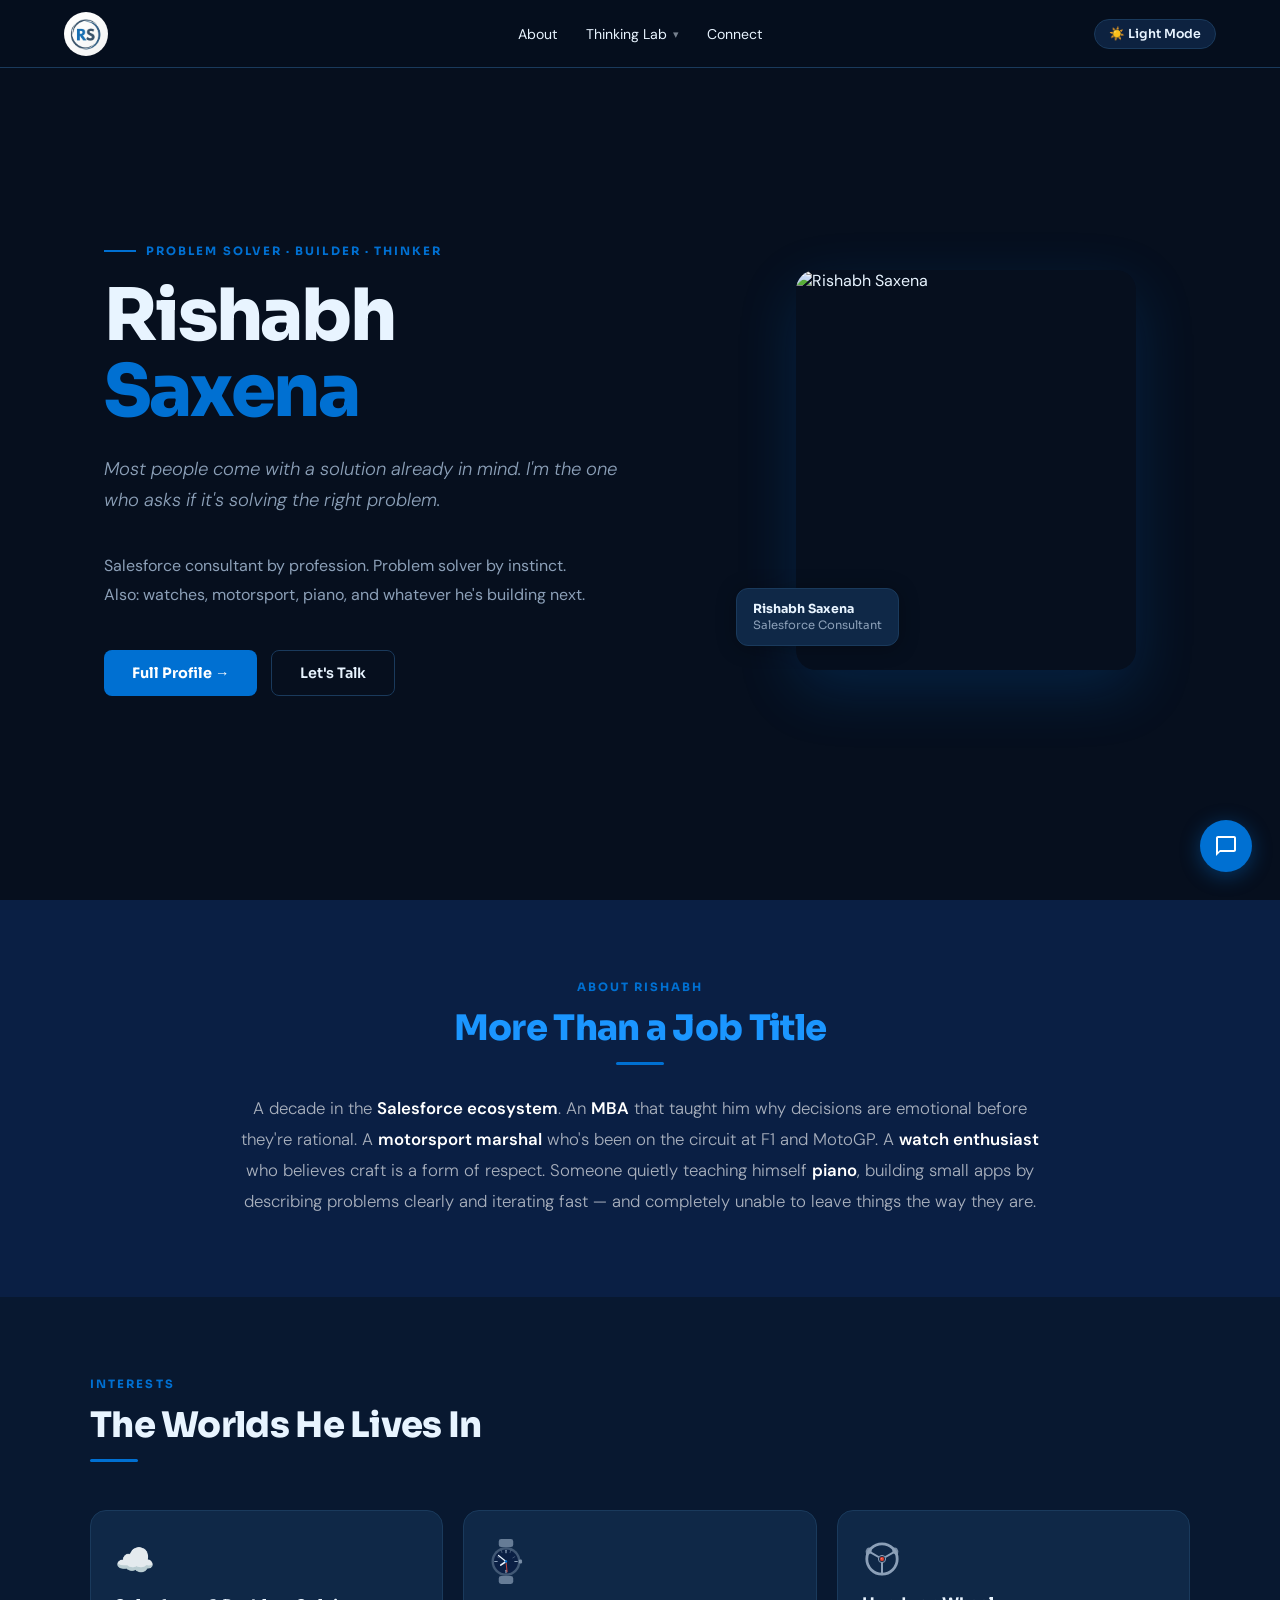
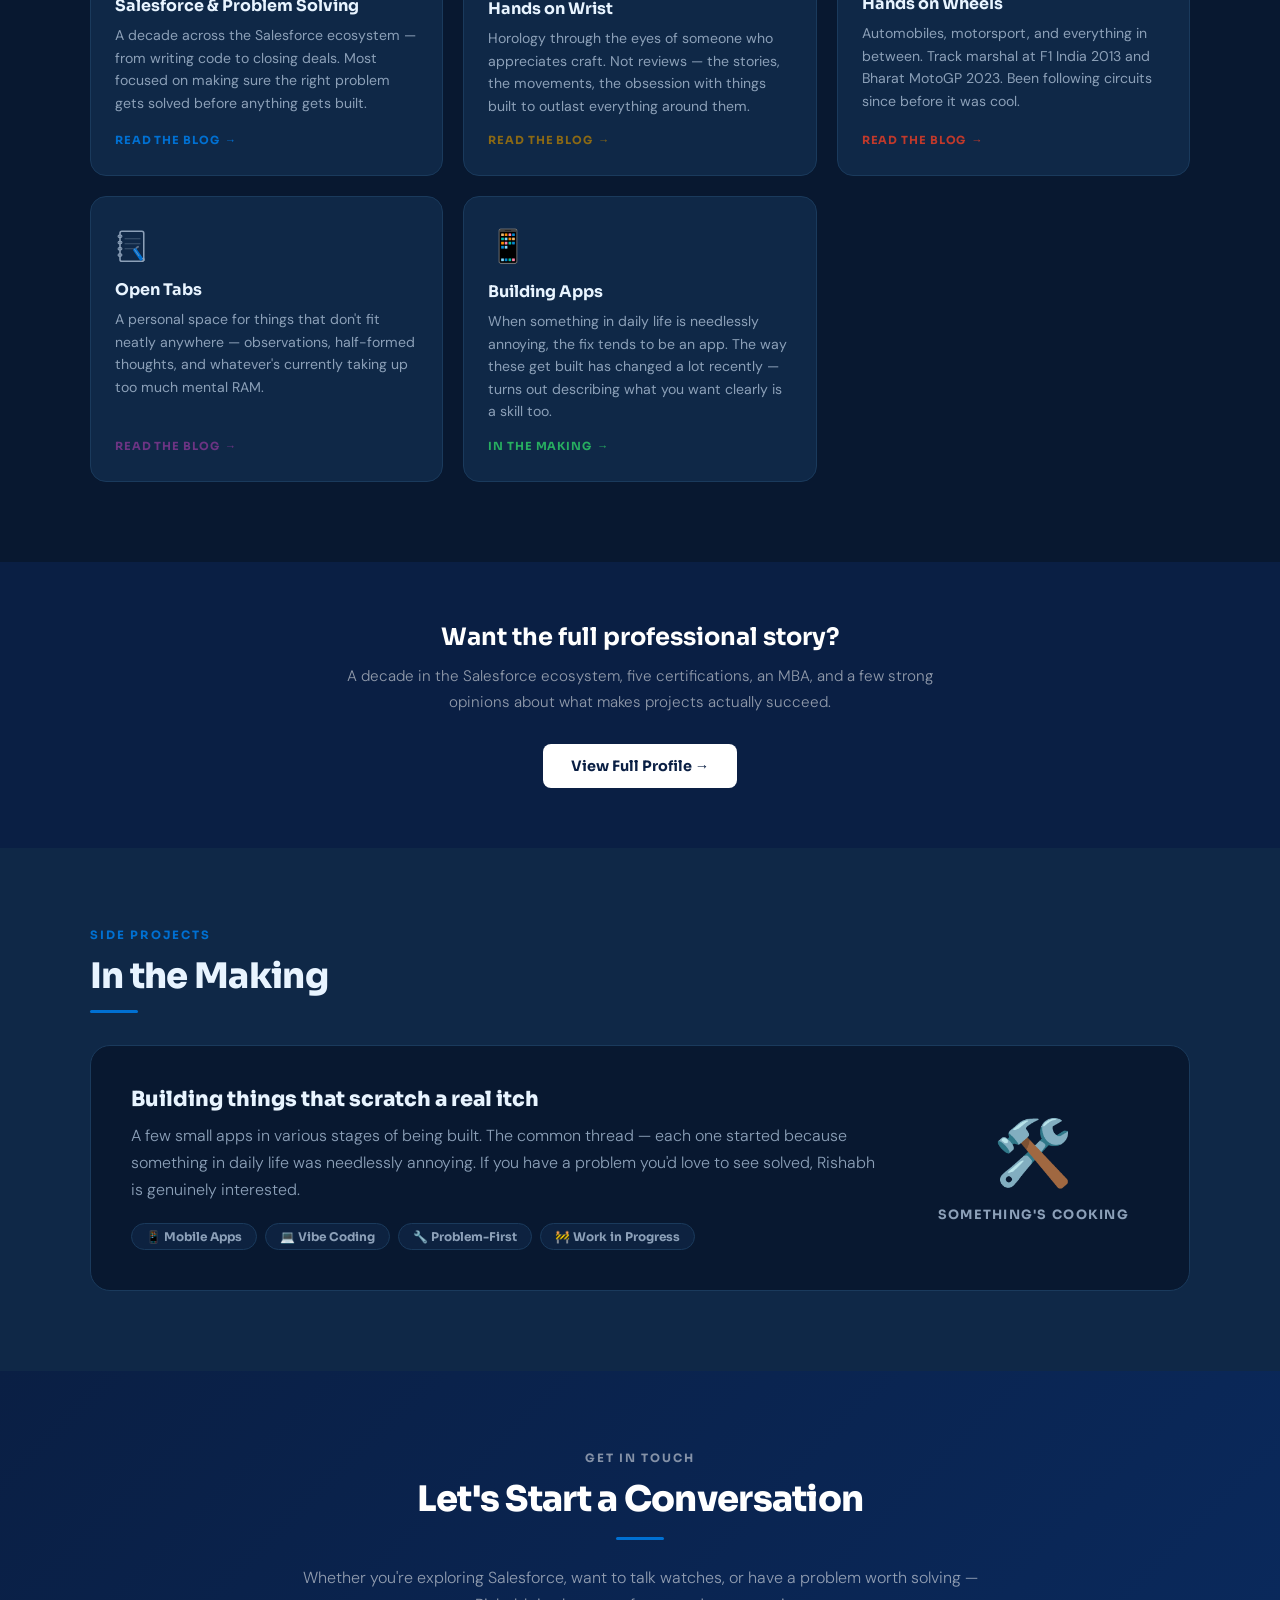
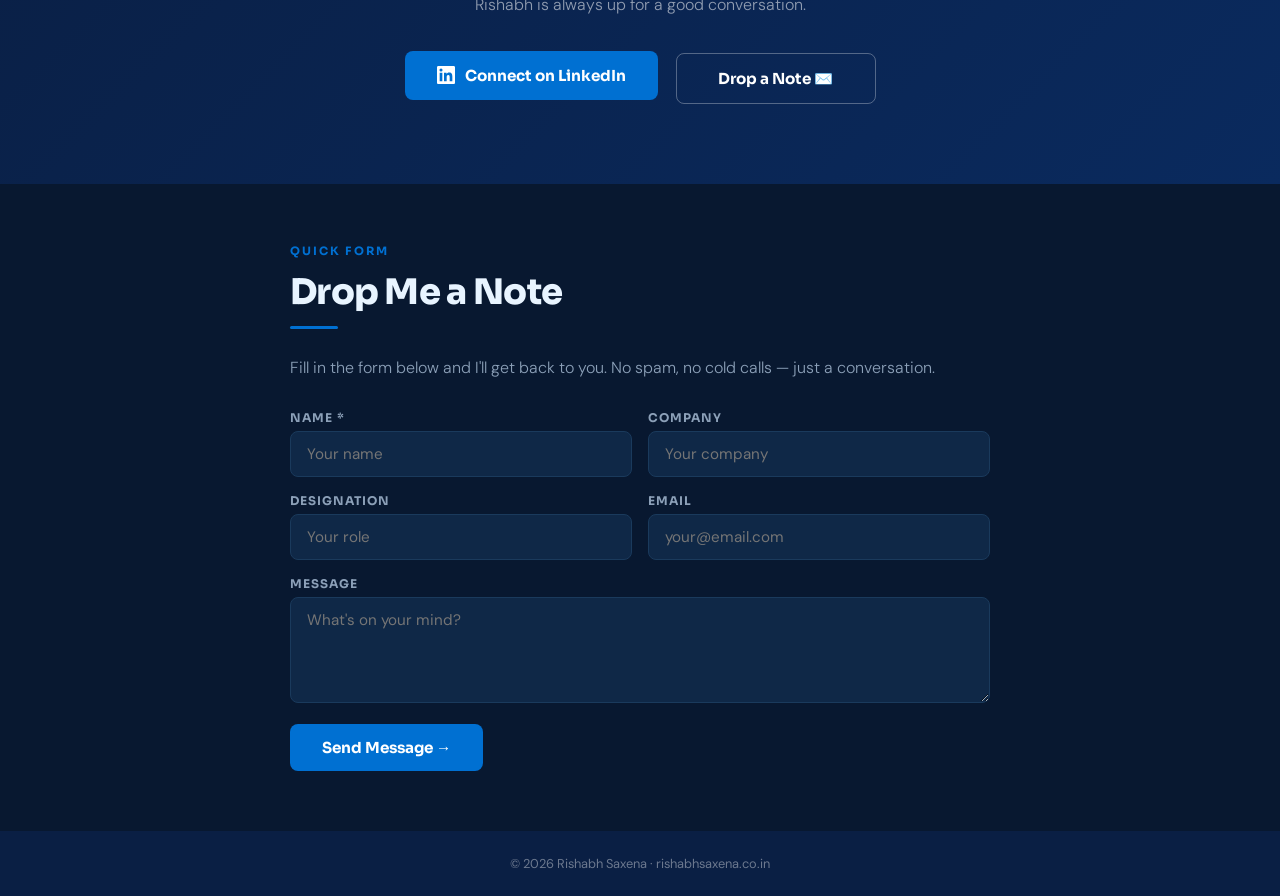
==== commit 15fc1107: "Add files via upload" ====
--- a/index.html
+++ b/index.html
@@ -1,21 +1,26 @@
 <!DOCTYPE html>
 <html lang="en" data-theme="dark">
 <head>
-  <base href="/rishabhsaxena-dev/">
-  <link rel="stylesheet" href="styles.css">
 <meta charset="UTF-8">
 <meta name="viewport" content="width=device-width, initial-scale=1.0">
+  <link rel="stylesheet" href="/styles.css">
 <title>Rishabh Saxena</title>
 <meta name="description" content="Problem solver. Salesforce Consultant, problem solver, watch enthusiast, motorsport marshal.">
+  <!-- Open Graph -->
+  <meta property="og:type"        content="website">
+  <meta property="og:url"         content="https://rishabhsaxena.co.in">
+  <meta property="og:title"       content="Rishabh Saxena">
+  <meta property="og:description" content="Problem solver. Salesforce Consultant, problem solver, watch enthusiast, motorsport marshal.">
+  <meta property="og:image"       content="https://rishabhsaxena.co.in/photo.png">
+  <!-- Twitter Card -->
+  <meta name="twitter:card"        content="summary_large_image">
+  <meta name="twitter:title"       content="Rishabh Saxena">
+  <meta name="twitter:description" content="Problem solver. Salesforce Consultant, problem solver, watch enthusiast, motorsport marshal.">
+  <meta name="twitter:image"       content="https://rishabhsaxena.co.in/photo.png">
 <meta name="keywords" content="Rishabh Saxena, Salesforce, Problem Solver, Consultant, Watches, Motorsport, Piano, Vibe Coding">
-<meta property="og:title" content="Rishabh Saxena">
-<meta property="og:description" content="Most people come with a solution already in mind. I'm the one who asks if it's solving the right problem.">
-<meta property="og:image" content="https://rishabhsaxena.co.in/photo.png">
-<meta property="og:url" content="https://rishabhsaxena.co.in">
-<meta name="twitter:card" content="summary_large_image">
 <link rel="preconnect" href="https://fonts.googleapis.com">
 <link href="https://fonts.googleapis.com/css2?family=Sora:wght@300;400;600;700;800&family=DM+Sans:ital,wght@0,300;0,400;0,500;1,300&display=swap" rel="stylesheet">
-<link rel="icon" href="logo.png" type="image/png">
+<link rel="icon" href="/logo.png" type="image/png">
 <script type="application/ld+json">
 {
   "@context": "https://schema.org",
@@ -29,15 +34,7 @@
 }
 </script>
 <style>
-/* ── TOKENS ── */
-
-body {
-  font-family: 'DM Sans', sans-serif;
-  background: var(--bg);
-  color: var(--sf-text);
-  transition: background 0.3s, color 0.3s;
-  overflow-x: hidden;
-}
+html { scroll-behavior: smooth; }
 
 /* ── HERO ── */
 .hero {
@@ -311,6 +308,11 @@
 .contact-form-inner { max-width: 700px; margin: 0 auto; }
 
 /* ── FOOTER ── */
+footer {
+  background: var(--sf-navy); color: rgba(255,255,255,0.4);
+  text-align: center; padding: 24px 5%;
+  font-size: 0.8rem;
+}
 
 /* ── MODAL ── */
 .modal-overlay {
@@ -332,30 +334,17 @@
 }
 
 /* ── FADE IN ── */
-
+.fade-in { animation: fadein 0.6s ease both; }
+.fade-in-2 { animation: fadein 0.6s 0.15s ease both; }
 @keyframes fadein { from { opacity: 0; transform: translateY(16px); } to { opacity: 1; transform: translateY(0); } }
 
 /* ── WATCH CSS ── */
 .watchit-icon { filter: drop-shadow(0 2px 6px rgba(0,112,210,0.2)); }
 
-/* ── RESPONSIVE ── */
-@media (max-width: 900px) {
-  .hero-inner { grid-template-columns: 1fr; gap: 40px; }
-  .hero-photo { order: -1; }
-  .hero-photo img { width: 200px; height: 240px; }
-  .hero-photo-badge { display: none; }
-  .interests-grid { grid-template-columns: repeat(2, 1fr); }
-  .lab-grid { grid-template-columns: repeat(2, 1fr); }
-}
-@media (max-width: 600px) {
-  
-  
-  
-  .interests-grid { grid-template-columns: 1fr; }
-  .lab-grid { grid-template-columns: 1fr; }
-  .hero-actions { flex-direction: column; }
-  .connect-btn { min-width: unset; width: 100%; margin-right: 0; margin-bottom: 10px; }
-}
+@media (max-width: 768px) {
+}
+[data-theme="dark"] .nav-center.open { background: #132d56 !important; }
+/* ── END NAV ── */
 </style>
 
 <style>
@@ -537,23 +526,23 @@
 
 <!-- NAV -->
 <nav>
-  <div class="nav-logo"><a href="index.html"><img src="logo.png" alt="RS Logo" width="44" height="44"></a></div>
+  <div class="nav-logo"><a href="/"><img src="/logo.png" alt="RS Logo" width="44" height="44"></a></div>
   <div class="nav-center" id="navCenter">
-    <a href="about.html">About</a>
+    <a href="/about.html">About</a>
     <div class="nav-item" id="navThinkingLab">
       <a class="has-dropdown" onclick="toggleMobileDropdown(this)">Thinking Lab</a>
       <div class="dropdown" id="thinkingLabDropdown">
         <div style="font-size:0.68rem;font-family:'Sora',sans-serif;font-weight:700;letter-spacing:0.15em;text-transform:uppercase;color:var(--sf-blue);padding:8px 20px 4px;cursor:default;">Blog</div>
-        <a href="salesforce.html">☁️&nbsp; Salesforce</a>
-        <a href="hands-on-wrist.html"><svg id="watch-navindex" viewBox="0 0 44 56" width="18" height="22" xmlns="http://www.w3.org/2000/svg" style="display:inline-block;vertical-align:middle;margin-right:8px;flex-shrink:0;"><rect x="14" y="1" width="16" height="9" rx="3" fill="var(--sf-subtext)" opacity="0.6"/><rect x="14" y="46" width="16" height="9" rx="3" fill="var(--sf-subtext)" opacity="0.6"/><circle cx="22" cy="28" r="17" fill="var(--sf-subtext)" opacity="0.25"/><circle cx="22" cy="28" r="14" fill="var(--watch-dial,#ffffff)"/><g id="watch-navindex-hour"><line x1="22" y1="28" x2="22" y2="22" stroke="var(--sf-text,#0A1F44)" stroke-width="2.5" stroke-linecap="round"/></g><g id="watch-navindex-min"><line x1="22" y1="28" x2="22" y2="17" stroke="var(--sf-text,#0A1F44)" stroke-width="1.5" stroke-linecap="round"/></g><circle cx="22" cy="28" r="1.8" fill="var(--sf-blue,#1B96FF)"/></svg> Hands on Wrist</a>
-        <a href="hands-on-wheels.html"><svg viewBox="10 10 80 80" width="18" height="18" xmlns="http://www.w3.org/2000/svg" style="display:inline-block;vertical-align:middle;margin-right:8px;flex-shrink:0;"><circle cx="50" cy="50" r="38" fill="none" stroke="var(--sf-subtext)" stroke-width="7"/><line x1="50" y1="50" x2="17" y2="31" stroke="var(--sf-subtext)" stroke-width="5" stroke-linecap="round"/><line x1="50" y1="50" x2="83" y2="31" stroke="var(--sf-subtext)" stroke-width="5" stroke-linecap="round"/><line x1="50" y1="50" x2="50" y2="88" stroke="var(--sf-subtext)" stroke-width="5" stroke-linecap="round"/><circle cx="50" cy="50" r="9" fill="var(--sf-card,#fff)" stroke="var(--sf-subtext)" stroke-width="2.5"/><circle cx="50" cy="50" r="5.5" fill="#C0392B"/><circle cx="50" cy="50" r="3.5" fill="#E74C3C"/><path d="M10 38 Q7 30 12 24 Q17 19 23 23 Q26 26 24 32 Q22 37 17 39 Q13 40 10 38Z" fill="var(--sf-subtext)" opacity="0.85"/><path d="M90 38 Q93 30 88 24 Q83 19 77 23 Q74 26 76 32 Q78 37 83 39 Q87 40 90 38Z" fill="var(--sf-subtext)" opacity="0.85"/></svg> Hands on Wheels</a>
-        <a href="open-tabs.html"><svg viewBox="7 9 47 54" width="18" height="18" xmlns="http://www.w3.org/2000/svg" style="display:inline-block;vertical-align:middle;margin-right:8px;flex-shrink:0;"><rect x="8" y="10" width="38" height="48" rx="3" fill="var(--sf-tag-bg,#E8EEF4)" stroke="var(--sf-subtext)" stroke-width="2.5"/><rect x="5" y="16" width="6" height="4" rx="2" fill="none" stroke="var(--sf-subtext)" stroke-width="1.8"/><rect x="5" y="26" width="6" height="4" rx="2" fill="none" stroke="var(--sf-subtext)" stroke-width="1.8"/><rect x="5" y="36" width="6" height="4" rx="2" fill="none" stroke="var(--sf-subtext)" stroke-width="1.8"/><line x1="16" y1="22" x2="40" y2="22" stroke="var(--sf-subtext)" stroke-width="1.2" stroke-linecap="round" opacity="0.5"/><line x1="16" y1="30" x2="40" y2="30" stroke="var(--sf-subtext)" stroke-width="1.2" stroke-linecap="round" opacity="0.5"/><line x1="16" y1="38" x2="34" y2="38" stroke="var(--sf-subtext)" stroke-width="1.2" stroke-linecap="round" opacity="0.5"/><rect x="30" y="38" width="5" height="18" rx="2" fill="var(--sf-blue,#1B96FF)" transform="rotate(-35 32 46)"/><polygon points="0,0 4,0 2,5" fill="var(--sf-subtext)" transform="translate(37,51) rotate(-35)"/></svg> Open Tabs</a>
+        <a href="/salesforce.html">☁️&nbsp; Salesforce</a>
+        <a href="/hands-on-wrist.html"><svg id="watch-navindex" viewBox="0 0 44 56" width="18" height="22" xmlns="http://www.w3.org/2000/svg" style="display:inline-block;vertical-align:middle;margin-right:8px;flex-shrink:0;"><rect x="14" y="1" width="16" height="9" rx="3" fill="var(--sf-subtext)" opacity="0.6"/><rect x="14" y="46" width="16" height="9" rx="3" fill="var(--sf-subtext)" opacity="0.6"/><circle cx="22" cy="28" r="17" fill="var(--sf-subtext)" opacity="0.25"/><circle cx="22" cy="28" r="14" fill="var(--watch-dial,#ffffff)"/><g id="watch-navindex-hour"><line x1="22" y1="28" x2="22" y2="22" stroke="var(--sf-text,#0A1F44)" stroke-width="2.5" stroke-linecap="round"/></g><g id="watch-navindex-min"><line x1="22" y1="28" x2="22" y2="17" stroke="var(--sf-text,#0A1F44)" stroke-width="1.5" stroke-linecap="round"/></g><circle cx="22" cy="28" r="1.8" fill="var(--sf-blue,#1B96FF)"/></svg> Hands on Wrist</a>
+        <a href="/hands-on-wheels.html"><svg viewBox="10 10 80 80" width="18" height="18" xmlns="http://www.w3.org/2000/svg" style="display:inline-block;vertical-align:middle;margin-right:8px;flex-shrink:0;"><circle cx="50" cy="50" r="38" fill="none" stroke="var(--sf-subtext)" stroke-width="7"/><line x1="50" y1="50" x2="17" y2="31" stroke="var(--sf-subtext)" stroke-width="5" stroke-linecap="round"/><line x1="50" y1="50" x2="83" y2="31" stroke="var(--sf-subtext)" stroke-width="5" stroke-linecap="round"/><line x1="50" y1="50" x2="50" y2="88" stroke="var(--sf-subtext)" stroke-width="5" stroke-linecap="round"/><circle cx="50" cy="50" r="9" fill="var(--sf-card,#fff)" stroke="var(--sf-subtext)" stroke-width="2.5"/><circle cx="50" cy="50" r="5.5" fill="#C0392B"/><circle cx="50" cy="50" r="3.5" fill="#E74C3C"/><path d="M10 38 Q7 30 12 24 Q17 19 23 23 Q26 26 24 32 Q22 37 17 39 Q13 40 10 38Z" fill="var(--sf-subtext)" opacity="0.85"/><path d="M90 38 Q93 30 88 24 Q83 19 77 23 Q74 26 76 32 Q78 37 83 39 Q87 40 90 38Z" fill="var(--sf-subtext)" opacity="0.85"/></svg> Hands on Wheels</a>
+        <a href="/open-tabs.html"><svg viewBox="7 9 47 54" width="18" height="18" xmlns="http://www.w3.org/2000/svg" style="display:inline-block;vertical-align:middle;margin-right:8px;flex-shrink:0;"><rect x="8" y="10" width="38" height="48" rx="3" fill="var(--sf-tag-bg,#E8EEF4)" stroke="var(--sf-subtext)" stroke-width="2.5"/><rect x="5" y="16" width="6" height="4" rx="2" fill="none" stroke="var(--sf-subtext)" stroke-width="1.8"/><rect x="5" y="26" width="6" height="4" rx="2" fill="none" stroke="var(--sf-subtext)" stroke-width="1.8"/><rect x="5" y="36" width="6" height="4" rx="2" fill="none" stroke="var(--sf-subtext)" stroke-width="1.8"/><line x1="16" y1="22" x2="40" y2="22" stroke="var(--sf-subtext)" stroke-width="1.2" stroke-linecap="round" opacity="0.5"/><line x1="16" y1="30" x2="40" y2="30" stroke="var(--sf-subtext)" stroke-width="1.2" stroke-linecap="round" opacity="0.5"/><line x1="16" y1="38" x2="34" y2="38" stroke="var(--sf-subtext)" stroke-width="1.2" stroke-linecap="round" opacity="0.5"/><rect x="30" y="38" width="5" height="18" rx="2" fill="var(--sf-blue,#1B96FF)" transform="rotate(-35 32 46)"/><polygon points="0,0 4,0 2,5" fill="var(--sf-subtext)" transform="translate(37,51) rotate(-35)"/></svg> Open Tabs</a>
         <div style="height:1px;background:var(--sf-border);margin:6px 0;"></div>
         <div style="font-size:0.68rem;font-family:'Sora',sans-serif;font-weight:700;letter-spacing:0.15em;text-transform:uppercase;color:var(--sf-blue);padding:8px 20px 4px;cursor:default;">Projects</div>
-        <a href="in-the-making.html">🛠️&nbsp; In the Making</a>
+        <a href="/in-the-making.html">🛠️&nbsp; In the Making</a>
       </div>
     </div>
-    <a href="#connect" onclick="event.preventDefault();document.getElementById('connect').scrollIntoView({behavior:'smooth'})" >Connect</a>
+    <a href="#connect">Connect</a>
   </div>
   <div class="nav-right">
     <button class="theme-toggle" onclick="toggleTheme()" id="themeBtn">🌙 Dark Mode</button>
@@ -565,20 +554,20 @@
 
 <!-- MOBILE MENU -->
 <div id="mobileMenuOverlay" style="display:none;position:fixed;top:68px;left:0;right:0;bottom:0;z-index:9998;background:var(--sf-card);border-top:1px solid var(--sf-border);overflow-y:auto;flex-direction:column;">
-  <a href="index.html" style="display:block;padding:16px 24px;border-bottom:1px solid var(--sf-border);color:var(--sf-blue);font-weight:700;text-decoration:none;font-size:1rem;">Home</a>
-  <a href="about.html" style="display:block;padding:16px 24px;border-bottom:1px solid var(--sf-border);color:var(--sf-text);text-decoration:none;font-size:1rem;">About</a>
+  <a href="/" style="display:block;padding:16px 24px;border-bottom:1px solid var(--sf-border);color:var(--sf-blue);font-weight:700;text-decoration:none;font-size:1rem;">Home</a>
+  <a href="/about.html" style="display:block;padding:16px 24px;border-bottom:1px solid var(--sf-border);color:var(--sf-text);text-decoration:none;font-size:1rem;">About</a>
   <button onclick="toggleLabMenu()" style="width:100%;padding:16px 24px;border:none;border-bottom:1px solid var(--sf-border);background:none;color:var(--sf-text);font-size:1rem;text-align:left;cursor:pointer;display:flex;justify-content:space-between;align-items:center;font-family:inherit;">Thinking Lab <span>&#9662;</span></button>
   <div id="mobileLabMenu" style="display:none;background:var(--sf-light-bg);">
     <div style="font-size:0.68rem;font-family:'Sora',sans-serif;font-weight:700;letter-spacing:0.15em;text-transform:uppercase;color:var(--sf-blue);padding:10px 24px 4px 40px;">Blog</div>
-    <a href="salesforce.html" style="display:block;padding:12px 24px 12px 40px;border-bottom:1px solid var(--sf-border);color:var(--sf-text);text-decoration:none;font-size:0.9rem;">&#9729;&#65039;&nbsp; Salesforce</a>
-    <a href="hands-on-wrist.html" style="display:block;padding:12px 24px 12px 40px;border-bottom:1px solid var(--sf-border);color:var(--sf-text);text-decoration:none;font-size:0.9rem;"><svg id="watch-navindex-mob" viewBox="0 0 44 56" width="18" height="22" xmlns="http://www.w3.org/2000/svg" style="display:inline-block;vertical-align:middle;margin-right:8px;flex-shrink:0;"><rect x="14" y="1" width="16" height="9" rx="3" fill="var(--sf-subtext)" opacity="0.6"/><rect x="14" y="46" width="16" height="9" rx="3" fill="var(--sf-subtext)" opacity="0.6"/><circle cx="22" cy="28" r="17" fill="var(--sf-subtext)" opacity="0.25"/><circle cx="22" cy="28" r="14" fill="var(--watch-dial,#ffffff)"/><g id="watch-navindex-mob-hour"><line x1="22" y1="28" x2="22" y2="22" stroke="var(--sf-text,#0A1F44)" stroke-width="2.5" stroke-linecap="round"/></g><g id="watch-navindex-mob-min"><line x1="22" y1="28" x2="22" y2="17" stroke="var(--sf-text,#0A1F44)" stroke-width="1.5" stroke-linecap="round"/></g><circle cx="22" cy="28" r="1.8" fill="var(--sf-blue,#1B96FF)"/></svg> Hands on Wrist</a>
-    <a href="hands-on-wheels.html" style="display:block;padding:12px 24px 12px 40px;border-bottom:1px solid var(--sf-border);color:var(--sf-text);text-decoration:none;font-size:0.9rem;"><svg viewBox="10 10 80 80" width="18" height="18" xmlns="http://www.w3.org/2000/svg" style="display:inline-block;vertical-align:middle;margin-right:8px;flex-shrink:0;"><circle cx="50" cy="50" r="38" fill="none" stroke="var(--sf-subtext)" stroke-width="7"/><line x1="50" y1="50" x2="17" y2="31" stroke="var(--sf-subtext)" stroke-width="5" stroke-linecap="round"/><line x1="50" y1="50" x2="83" y2="31" stroke="var(--sf-subtext)" stroke-width="5" stroke-linecap="round"/><line x1="50" y1="50" x2="50" y2="88" stroke="var(--sf-subtext)" stroke-width="5" stroke-linecap="round"/><circle cx="50" cy="50" r="9" fill="var(--sf-card,#fff)" stroke="var(--sf-subtext)" stroke-width="2.5"/><circle cx="50" cy="50" r="5.5" fill="#C0392B"/><circle cx="50" cy="50" r="3.5" fill="#E74C3C"/><path d="M10 38 Q7 30 12 24 Q17 19 23 23 Q26 26 24 32 Q22 37 17 39 Q13 40 10 38Z" fill="var(--sf-subtext)" opacity="0.85"/><path d="M90 38 Q93 30 88 24 Q83 19 77 23 Q74 26 76 32 Q78 37 83 39 Q87 40 90 38Z" fill="var(--sf-subtext)" opacity="0.85"/></svg> Hands on Wheels</a>
-    <a href="open-tabs.html" style="display:block;padding:12px 24px 12px 40px;border-bottom:1px solid var(--sf-border);color:var(--sf-text);text-decoration:none;font-size:0.9rem;"><svg viewBox="7 9 47 54" width="18" height="18" xmlns="http://www.w3.org/2000/svg" style="display:inline-block;vertical-align:middle;margin-right:8px;flex-shrink:0;"><rect x="8" y="10" width="38" height="48" rx="3" fill="var(--sf-tag-bg,#E8EEF4)" stroke="var(--sf-subtext)" stroke-width="2.5"/><rect x="5" y="16" width="6" height="4" rx="2" fill="none" stroke="var(--sf-subtext)" stroke-width="1.8"/><rect x="5" y="26" width="6" height="4" rx="2" fill="none" stroke="var(--sf-subtext)" stroke-width="1.8"/><rect x="5" y="36" width="6" height="4" rx="2" fill="none" stroke="var(--sf-subtext)" stroke-width="1.8"/><line x1="16" y1="22" x2="40" y2="22" stroke="var(--sf-subtext)" stroke-width="1.2" stroke-linecap="round" opacity="0.5"/><line x1="16" y1="30" x2="40" y2="30" stroke="var(--sf-subtext)" stroke-width="1.2" stroke-linecap="round" opacity="0.5"/><line x1="16" y1="38" x2="34" y2="38" stroke="var(--sf-subtext)" stroke-width="1.2" stroke-linecap="round" opacity="0.5"/><rect x="30" y="38" width="5" height="18" rx="2" fill="var(--sf-blue,#1B96FF)" transform="rotate(-35 32 46)"/><polygon points="0,0 4,0 2,5" fill="var(--sf-subtext)" transform="translate(37,51) rotate(-35)"/></svg> Open Tabs</a>
+    <a href="/salesforce.html" style="display:block;padding:12px 24px 12px 40px;border-bottom:1px solid var(--sf-border);color:var(--sf-text);text-decoration:none;font-size:0.9rem;">&#9729;&#65039;&nbsp; Salesforce</a>
+    <a href="/hands-on-wrist.html" style="display:block;padding:12px 24px 12px 40px;border-bottom:1px solid var(--sf-border);color:var(--sf-text);text-decoration:none;font-size:0.9rem;"><svg id="watch-navindex-mob" viewBox="0 0 44 56" width="18" height="22" xmlns="http://www.w3.org/2000/svg" style="display:inline-block;vertical-align:middle;margin-right:8px;flex-shrink:0;"><rect x="14" y="1" width="16" height="9" rx="3" fill="var(--sf-subtext)" opacity="0.6"/><rect x="14" y="46" width="16" height="9" rx="3" fill="var(--sf-subtext)" opacity="0.6"/><circle cx="22" cy="28" r="17" fill="var(--sf-subtext)" opacity="0.25"/><circle cx="22" cy="28" r="14" fill="var(--watch-dial,#ffffff)"/><g id="watch-navindex-mob-hour"><line x1="22" y1="28" x2="22" y2="22" stroke="var(--sf-text,#0A1F44)" stroke-width="2.5" stroke-linecap="round"/></g><g id="watch-navindex-mob-min"><line x1="22" y1="28" x2="22" y2="17" stroke="var(--sf-text,#0A1F44)" stroke-width="1.5" stroke-linecap="round"/></g><circle cx="22" cy="28" r="1.8" fill="var(--sf-blue,#1B96FF)"/></svg> Hands on Wrist</a>
+    <a href="/hands-on-wheels.html" style="display:block;padding:12px 24px 12px 40px;border-bottom:1px solid var(--sf-border);color:var(--sf-text);text-decoration:none;font-size:0.9rem;"><svg viewBox="10 10 80 80" width="18" height="18" xmlns="http://www.w3.org/2000/svg" style="display:inline-block;vertical-align:middle;margin-right:8px;flex-shrink:0;"><circle cx="50" cy="50" r="38" fill="none" stroke="var(--sf-subtext)" stroke-width="7"/><line x1="50" y1="50" x2="17" y2="31" stroke="var(--sf-subtext)" stroke-width="5" stroke-linecap="round"/><line x1="50" y1="50" x2="83" y2="31" stroke="var(--sf-subtext)" stroke-width="5" stroke-linecap="round"/><line x1="50" y1="50" x2="50" y2="88" stroke="var(--sf-subtext)" stroke-width="5" stroke-linecap="round"/><circle cx="50" cy="50" r="9" fill="var(--sf-card,#fff)" stroke="var(--sf-subtext)" stroke-width="2.5"/><circle cx="50" cy="50" r="5.5" fill="#C0392B"/><circle cx="50" cy="50" r="3.5" fill="#E74C3C"/><path d="M10 38 Q7 30 12 24 Q17 19 23 23 Q26 26 24 32 Q22 37 17 39 Q13 40 10 38Z" fill="var(--sf-subtext)" opacity="0.85"/><path d="M90 38 Q93 30 88 24 Q83 19 77 23 Q74 26 76 32 Q78 37 83 39 Q87 40 90 38Z" fill="var(--sf-subtext)" opacity="0.85"/></svg> Hands on Wheels</a>
+    <a href="/open-tabs.html" style="display:block;padding:12px 24px 12px 40px;border-bottom:1px solid var(--sf-border);color:var(--sf-text);text-decoration:none;font-size:0.9rem;"><svg viewBox="7 9 47 54" width="18" height="18" xmlns="http://www.w3.org/2000/svg" style="display:inline-block;vertical-align:middle;margin-right:8px;flex-shrink:0;"><rect x="8" y="10" width="38" height="48" rx="3" fill="var(--sf-tag-bg,#E8EEF4)" stroke="var(--sf-subtext)" stroke-width="2.5"/><rect x="5" y="16" width="6" height="4" rx="2" fill="none" stroke="var(--sf-subtext)" stroke-width="1.8"/><rect x="5" y="26" width="6" height="4" rx="2" fill="none" stroke="var(--sf-subtext)" stroke-width="1.8"/><rect x="5" y="36" width="6" height="4" rx="2" fill="none" stroke="var(--sf-subtext)" stroke-width="1.8"/><line x1="16" y1="22" x2="40" y2="22" stroke="var(--sf-subtext)" stroke-width="1.2" stroke-linecap="round" opacity="0.5"/><line x1="16" y1="30" x2="40" y2="30" stroke="var(--sf-subtext)" stroke-width="1.2" stroke-linecap="round" opacity="0.5"/><line x1="16" y1="38" x2="34" y2="38" stroke="var(--sf-subtext)" stroke-width="1.2" stroke-linecap="round" opacity="0.5"/><rect x="30" y="38" width="5" height="18" rx="2" fill="var(--sf-blue,#1B96FF)" transform="rotate(-35 32 46)"/><polygon points="0,0 4,0 2,5" fill="var(--sf-subtext)" transform="translate(37,51) rotate(-35)"/></svg> Open Tabs</a>
     <div style="height:1px;background:var(--sf-border);margin:4px 0;"></div>
     <div style="font-size:0.68rem;font-family:'Sora',sans-serif;font-weight:700;letter-spacing:0.15em;text-transform:uppercase;color:var(--sf-blue);padding:10px 24px 4px 40px;">Projects</div>
-    <a href="in-the-making.html" style="display:block;padding:12px 24px 12px 40px;border-bottom:1px solid var(--sf-border);color:var(--sf-text);text-decoration:none;font-size:0.9rem;">&#128736;&#65039;&nbsp; In the Making</a>
+    <a href="/in-the-making.html" style="display:block;padding:12px 24px 12px 40px;border-bottom:1px solid var(--sf-border);color:var(--sf-text);text-decoration:none;font-size:0.9rem;">&#128736;&#65039;&nbsp; In the Making</a>
   </div>
-  <a href="#connect" onclick="toggleMenu();setTimeout(()=>document.getElementById('connect').scrollIntoView({behavior:'smooth'}),300)" style="display:block;padding:16px 24px;border-bottom:1px solid var(--sf-border);color:var(--sf-text);text-decoration:none;font-size:1rem;">Connect</a>
+  <a href="#connect" onclick="toggleMenu()" style="display:block;padding:16px 24px;border-bottom:1px solid var(--sf-border);color:var(--sf-text);text-decoration:none;font-size:1rem;">Connect</a>
 </div>
 
 
@@ -595,8 +584,8 @@
         Also: watches, motorsport, piano, and whatever he's building next.
       </p>
       <div class="hero-actions">
-        <a href="about.html" class="btn-primary">Full Profile →</a>
-        <a href="#connect" onclick="event.preventDefault();document.getElementById('connect').scrollIntoView({behavior:'smooth'})"  class="btn-outline">Let's Talk</a>
+        <a href="/about.html" class="btn-primary">Full Profile →</a>
+        <a href="#connect" class="btn-outline">Let's Talk</a>
       </div>
     </div>
     <div class="hero-photo fade-in-2">
@@ -616,7 +605,7 @@
     <h2 class="section-title">More Than a Job Title</h2>
     <div class="section-divider"></div>
     <p class="who-text">
-      Nearly a decade in the <strong>Salesforce ecosystem</strong>. An <strong>MBA</strong> that taught him why decisions are emotional before they're rational. A <strong>motorsport marshal</strong> who's been on the circuit at F1 and MotoGP. A <strong>watch enthusiast</strong> who believes craft is a form of respect. Someone quietly teaching himself <strong>piano</strong>, building small apps by describing problems clearly and iterating fast — and completely unable to leave things the way they are.
+      A decade in the <strong>Salesforce ecosystem</strong>. An <strong>MBA</strong> that taught him why decisions are emotional before they're rational. A <strong>motorsport marshal</strong> who's been on the circuit at F1 and MotoGP. A <strong>watch enthusiast</strong> who believes craft is a form of respect. Someone quietly teaching himself <strong>piano</strong>, building small apps by describing problems clearly and iterating fast — and completely unable to leave things the way they are.
     </p>
   </div>
 </section>
@@ -631,14 +620,14 @@
     </div>
     <div class="interests-grid">
 
-      <a href="salesforce.html" class="interest-card" style="--card-accent:#0070D2;">
+      <a href="/salesforce.html" class="interest-card" style="--card-accent:#0070D2;">
         <span class="interest-icon">☁️</span>
         <div class="interest-title">Salesforce & Problem Solving</div>
-        <p class="interest-desc">Nearly a decade across the Salesforce ecosystem — from writing code to closing deals. Most focused on making sure the right problem gets solved before anything gets built.</p>
+        <p class="interest-desc">A decade across the Salesforce ecosystem — from writing code to closing deals. Most focused on making sure the right problem gets solved before anything gets built.</p>
         <div class="interest-tag">Read the blog</div>
       </a>
 
-      <a href="hands-on-wrist.html" class="interest-card" style="--card-accent:#8B6914;">
+      <a href="/hands-on-wrist.html" class="interest-card" style="--card-accent:#8B6914;">
         <span class="interest-icon"><svg id="watch-index_lab" viewBox="0 0 44 56" width="36" height="45" xmlns="http://www.w3.org/2000/svg" style="display:block;">
   <rect x="13" y="0" width="18" height="10" rx="3" fill="var(--sf-subtext)" opacity="0.7"/>
   <rect x="13" y="46" width="18" height="10" rx="3" fill="var(--sf-subtext)" opacity="0.7"/>
@@ -663,7 +652,7 @@
         <div class="interest-tag">Read the blog</div>
       </a>
 
-      <a href="hands-on-wheels.html" class="interest-card" style="--card-accent:#C0392B;">
+      <a href="/hands-on-wheels.html" class="interest-card" style="--card-accent:#C0392B;">
         <span class="interest-icon"><svg xmlns="http://www.w3.org/2000/svg" viewBox="0 0 100 100" width="40" height="40" style="display:block;">
   <circle cx="50" cy="50" r="38" fill="none" stroke="var(--sf-subtext)" stroke-width="7" stroke-linecap="round"/>
   <line x1="50" y1="50" x2="17" y2="31" stroke="var(--sf-subtext)" stroke-width="5" stroke-linecap="round"/>
@@ -681,7 +670,7 @@
         <div class="interest-tag">Read the blog</div>
       </a>
 
-      <a href="open-tabs.html" class="interest-card" style="--card-accent:#6C3483;">
+      <a href="/open-tabs.html" class="interest-card" style="--card-accent:#6C3483;">
         <span class="interest-icon"><svg xmlns="http://www.w3.org/2000/svg" viewBox="0 0 64 64" width="40" height="40" style="display:block;">
   <rect x="8" y="10" width="38" height="48" rx="3" fill="var(--sf-card,#0F2847)" stroke="var(--sf-subtext)" stroke-width="2.5"/>
   <rect x="5" y="16" width="6" height="4" rx="2" fill="none" stroke="var(--sf-subtext)" stroke-width="1.8"/>
@@ -716,8 +705,8 @@
 <section class="about-cta">
   <div class="about-cta-inner">
     <h2>Want the full professional story?</h2>
-    <p>Nearly a decade in the Salesforce ecosystem, five certifications, an MBA, presales across three continents, and a few strong opinions about what makes projects actually succeed.</p>
-    <a href="about.html">View Full Profile →</a>
+    <p>A decade in the Salesforce ecosystem, five certifications, an MBA, and a few strong opinions about what makes projects actually succeed.</p>
+    <a href="/about.html">View Full Profile →</a>
   </div>
 </section>
 
@@ -910,11 +899,11 @@
     "Hi! I'm VE — Virtual Executive. Think of me as Rishabh's always-on assistant. Ask me anything."
   ],
   who: [
-    "Rishabh Saxena is a Salesforce Consultant with nearly a decade in the ecosystem — 5x certified, and currently part of Salesforce's own Professional Services team in India. Before that, he's done presales and consulting at LTIMindtree, Brillio, and TCS. He's also an MBA from Great Lakes, a motorsport enthusiast, and a watch collector. Quite a range, I know.",
-    "Rishabh is a Salesforce Consultant — part of the India PS GTM team. He owns end-to-end presales for Data Cloud, Marketing Cloud, and RCG Cloud. Nearly a decade in the Salesforce ecosystem, 5 certifications, and a genuine belief that most implementations fail not because of bad tech, but because the original problem gets lost. That's the gap he works in."
+    "Rishabh Saxena is a Salesforce Consultant with a decade in the ecosystem — 5x certified, and currently part of Salesforce's own Professional Services team in India. Before that, he's done presales and consulting at LTIMindtree, Brillio, and TCS. He's also an MBA from Great Lakes, a motorsport enthusiast, and a watch collector. Quite a range, I know.",
+    "Rishabh is a Salesforce Consultant — part of the India PS GTM team. He owns end-to-end presales for Data Cloud, Marketing Cloud, and RCG Cloud. A decade in the Salesforce ecosystem, 5 certifications, and a genuine belief that most implementations fail not because of bad tech, but because the original problem gets lost. That's the gap he works in."
   ],
   salesforce: [
-    "Rishabh has been in the Salesforce ecosystem for nearly a decade — across development, presales, consulting, and now engagement management. He's worked across Sales Cloud, Service Cloud, Data Cloud, Marketing Cloud, RCG Cloud, Experience Cloud, and CMS. Currently at Salesforce itself, managing the PS India GTM for Data Cloud, Marketing Cloud, and RCG Cloud.",
+    "Rishabh has been in the Salesforce ecosystem for a decade — across development, presales, consulting, and now engagement management. He's worked across Sales Cloud, Service Cloud, Data Cloud, Marketing Cloud, RCG Cloud, Experience Cloud, and CMS. Currently at Salesforce itself, managing the PS India GTM for Data Cloud, Marketing Cloud, and RCG Cloud.",
     "Salesforce is Rishabh's core domain. He's 5x certified — Data Cloud Consultant, AI Associate, Sales Cloud Consultant, Administrator, and Platform Developer I. He's been a developer, a presales consultant, and now a Salesforce Consultant. He understands the full lifecycle — from discovery to delivery.",
     "If you're looking for Salesforce expertise — Rishabh's been living and breathing it since 2016. He's particularly strong in presales, discovery, and making sure the right problem gets solved before a single line of config is written."
   ],
--- a/styles.css
+++ b/styles.css
@@ -1,7 +1,8 @@
-/* ═══════════════════════════════════════════════════
-   styles.css — Shared stylesheet for rishabhsaxena.co.in
-   Contains: tokens, base, nav, footer, VE bot, animations
-   ═══════════════════════════════════════════════════ */
+/* ================================================
+   styles.css — Shared styles for rishabhsaxena.co.in
+   Contains: CSS tokens, reset, body, nav (desktop + mobile)
+   Page-specific CSS remains inline in each HTML file
+   ================================================ */
 
 /* ── TOKENS ── */
 :root {
@@ -19,6 +20,7 @@
   --watch-dial: #ffffff;
   --watch-hand: #0A1F44;
 }
+
 [data-theme="dark"] {
   --sf-text: #E8F4FF;
   --sf-subtext: #8CA0B8;
@@ -32,18 +34,10 @@
   --watch-hand: #E8F4FF;
 }
 
+/* ── RESET ── */
 * { margin: 0; padding: 0; box-sizing: border-box; }
-html { scroll-behavior: smooth; }
-body {
-  font-family: 'DM Sans', sans-serif;
-  background: var(--bg);
-  color: var(--sf-text);
-  transition: background 0.3s, color 0.3s;
-  overflow-x: hidden;
-}
 
-* { margin: 0; padding: 0; box-sizing: border-box; }
-html { scroll-behavior: smooth; }
+/* ── BASE ── */
 body {
   font-family: 'DM Sans', sans-serif;
   background: var(--bg);
@@ -169,72 +163,3 @@
 }
 [data-theme="dark"] .nav-center.open { background: #132d56 !important; }
 [data-theme="light"] .nav-center.open { background: #ffffff !important; }
-/* ── END NAV ── */
-
-/* ── FOOTER ── */
-footer {
-  background: var(--sf-navy); color: rgba(255,255,255,0.4);
-  text-align: center; padding: 24px 5%;
-  font-size: 0.8rem;
-}
-
-/* ── THEME TOGGLE ── */
-.theme-toggle {
-  background: var(--sf-tag-bg); border: 1px solid var(--sf-border);
-  color: var(--sf-text); padding: 6px 14px; border-radius: 20px;
-  cursor: pointer; font-size: 0.78rem; font-family: "Sora", sans-serif;
-  font-weight: 600; transition: all 0.2s; white-space: nowrap;
-}
-
-/* ── VE BOT ── */
-.ve-bubble {
-  position: fixed; bottom: 28px; right: 28px;
-  width: 52px; height: 52px; background: var(--sf-blue);
-  border-radius: 50%; cursor: pointer;
-  display: flex; align-items: center; justify-content: center;
-  box-shadow: 0 4px 20px rgba(0,112,210,0.4); z-index: 9999;
-  transition: transform 0.2s, box-shadow 0.2s;
-}
-.ve-bubble:hover { transform: scale(1.08); }
-.ve-bubble svg { width: 24px; height: 24px; fill: white; }
-.ve-bubble .ve-close { display: none; font-size: 1.4rem; color: white; line-height: 1; }
-.ve-bubble.open .ve-icon { display: none; }
-.ve-bubble.open .ve-close { display: block; }
-.ve-window {
-  position: fixed; bottom: 92px; right: 28px; width: 360px; max-height: 520px;
-  background: var(--sf-card); border: 1px solid var(--sf-border);
-  border-radius: 20px; box-shadow: 0 8px 40px rgba(0,0,0,0.2);
-  display: none; flex-direction: column; overflow: hidden; z-index: 9998;
-  font-family: 'DM Sans', sans-serif;
-}
-.ve-window.open { display: flex; }
-.ve-header { background: linear-gradient(135deg, var(--sf-navy), #0a2a5e); padding: 16px 18px; display: flex; align-items: center; gap: 12px; }
-.ve-avatar { width: 38px; height: 38px; background: var(--sf-blue); border-radius: 50%; display: flex; align-items: center; justify-content: center; font-family: 'Sora', sans-serif; font-weight: 800; font-size: 0.85rem; color: white; flex-shrink: 0; }
-.ve-header-name { font-family: 'Sora', sans-serif; font-size: 0.88rem; font-weight: 700; color: white; margin-bottom: 2px; }
-.ve-header-status { font-size: 0.72rem; color: rgba(255,255,255,0.5); display: flex; align-items: center; gap: 5px; }
-.ve-status-dot { width: 6px; height: 6px; background: #4CAF50; border-radius: 50%; }
-.ve-messages { flex: 1; overflow-y: auto; padding: 16px; display: flex; flex-direction: column; gap: 10px; scroll-behavior: smooth; }
-.ve-msg { max-width: 82%; padding: 10px 14px; border-radius: 14px; font-size: 0.88rem; line-height: 1.55; }
-.ve-msg.bot { background: var(--sf-tag-bg); color: var(--sf-text); border-bottom-left-radius: 4px; align-self: flex-start; }
-.ve-msg.user { background: var(--sf-blue); color: white; border-bottom-right-radius: 4px; align-self: flex-end; }
-.ve-typing { display: flex; align-items: center; gap: 4px; padding: 12px 14px; background: var(--sf-tag-bg); border-radius: 14px; border-bottom-left-radius: 4px; align-self: flex-start; }
-.ve-typing span { width: 6px; height: 6px; background: var(--sf-subtext); border-radius: 50%; animation: ve-bounce 1.2s infinite; }
-.ve-typing span:nth-child(2) { animation-delay: 0.2s; }
-.ve-typing span:nth-child(3) { animation-delay: 0.4s; }
-@keyframes ve-bounce { 0%, 60%, 100% { transform: translateY(0); } 30% { transform: translateY(-5px); } }
-.ve-input-area { padding: 12px 14px; border-top: 1px solid var(--sf-border); display: flex; gap: 8px; align-items: center; background: var(--sf-card); }
-.ve-input { flex: 1; background: var(--sf-tag-bg); border: 1.5px solid var(--sf-border); border-radius: 10px; padding: 9px 13px; color: var(--sf-text); font-family: 'DM Sans', sans-serif; font-size: 0.88rem; outline: none; transition: border 0.2s; }
-.ve-input:focus { border-color: var(--sf-blue); }
-.ve-send { width: 36px; height: 36px; background: var(--sf-blue); border: none; border-radius: 10px; cursor: pointer; display: flex; align-items: center; justify-content: center; transition: background 0.2s; flex-shrink: 0; }
-.ve-send:hover { background: var(--sf-electric); }
-.ve-send svg { width: 16px; height: 16px; fill: white; }
-.ve-footer { padding: 6px 14px 10px; text-align: center; font-size: 0.68rem; color: var(--sf-subtext); opacity: 0.6; }
-@media (max-width: 480px) { .ve-window { width: calc(100vw - 32px); right: 16px; bottom: 80px; } .ve-bubble { bottom: 16px; right: 16px; } }
-
-/* ── FADE IN ── */
-
-/* ── ANIMATIONS ── */
-.fade-in { animation: fadeIn 0.7s ease both; }
-.fade-in-2 { animation: fadeIn 0.7s ease 0.1s both; }
-.fade-in-3 { animation: fadeIn 0.7s ease 0.2s both; }
-@keyframes fadeIn { from { opacity: 0; transform: translateY(18px); } to { opacity: 1; transform: none; }
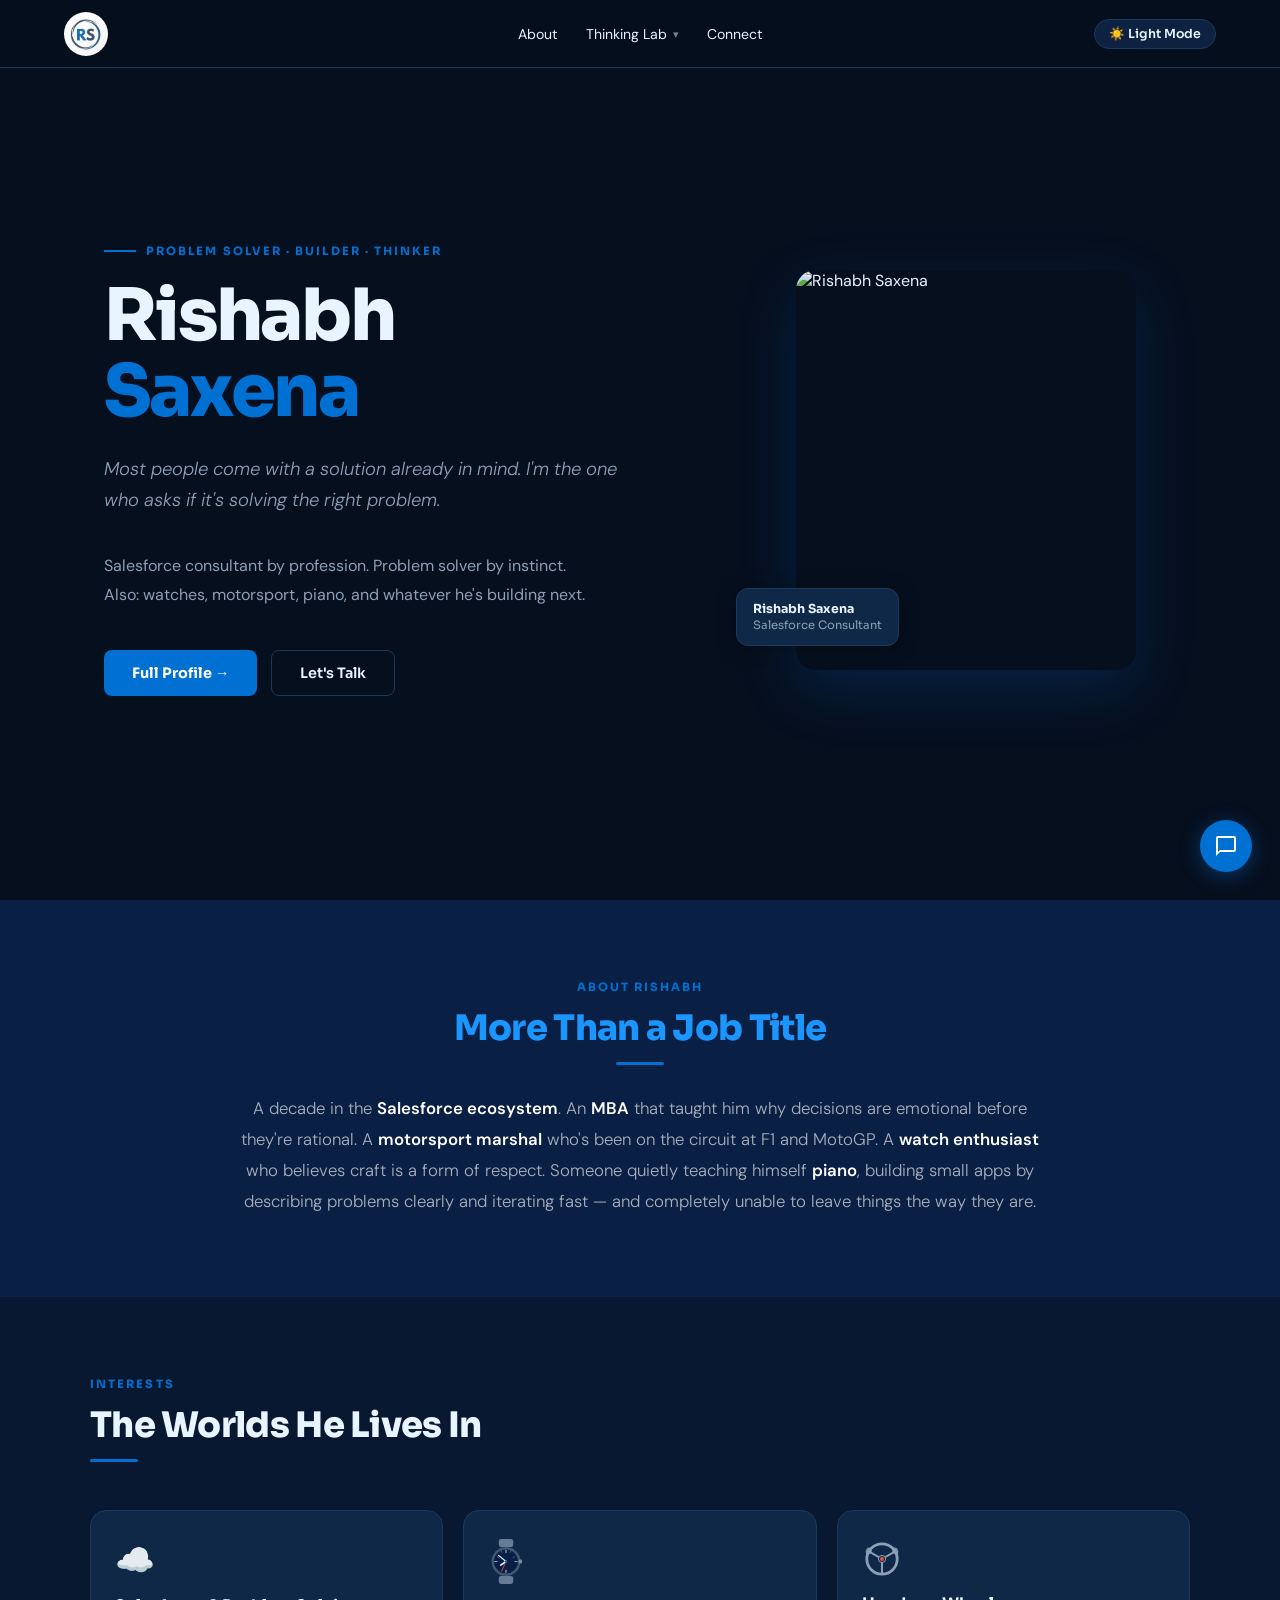
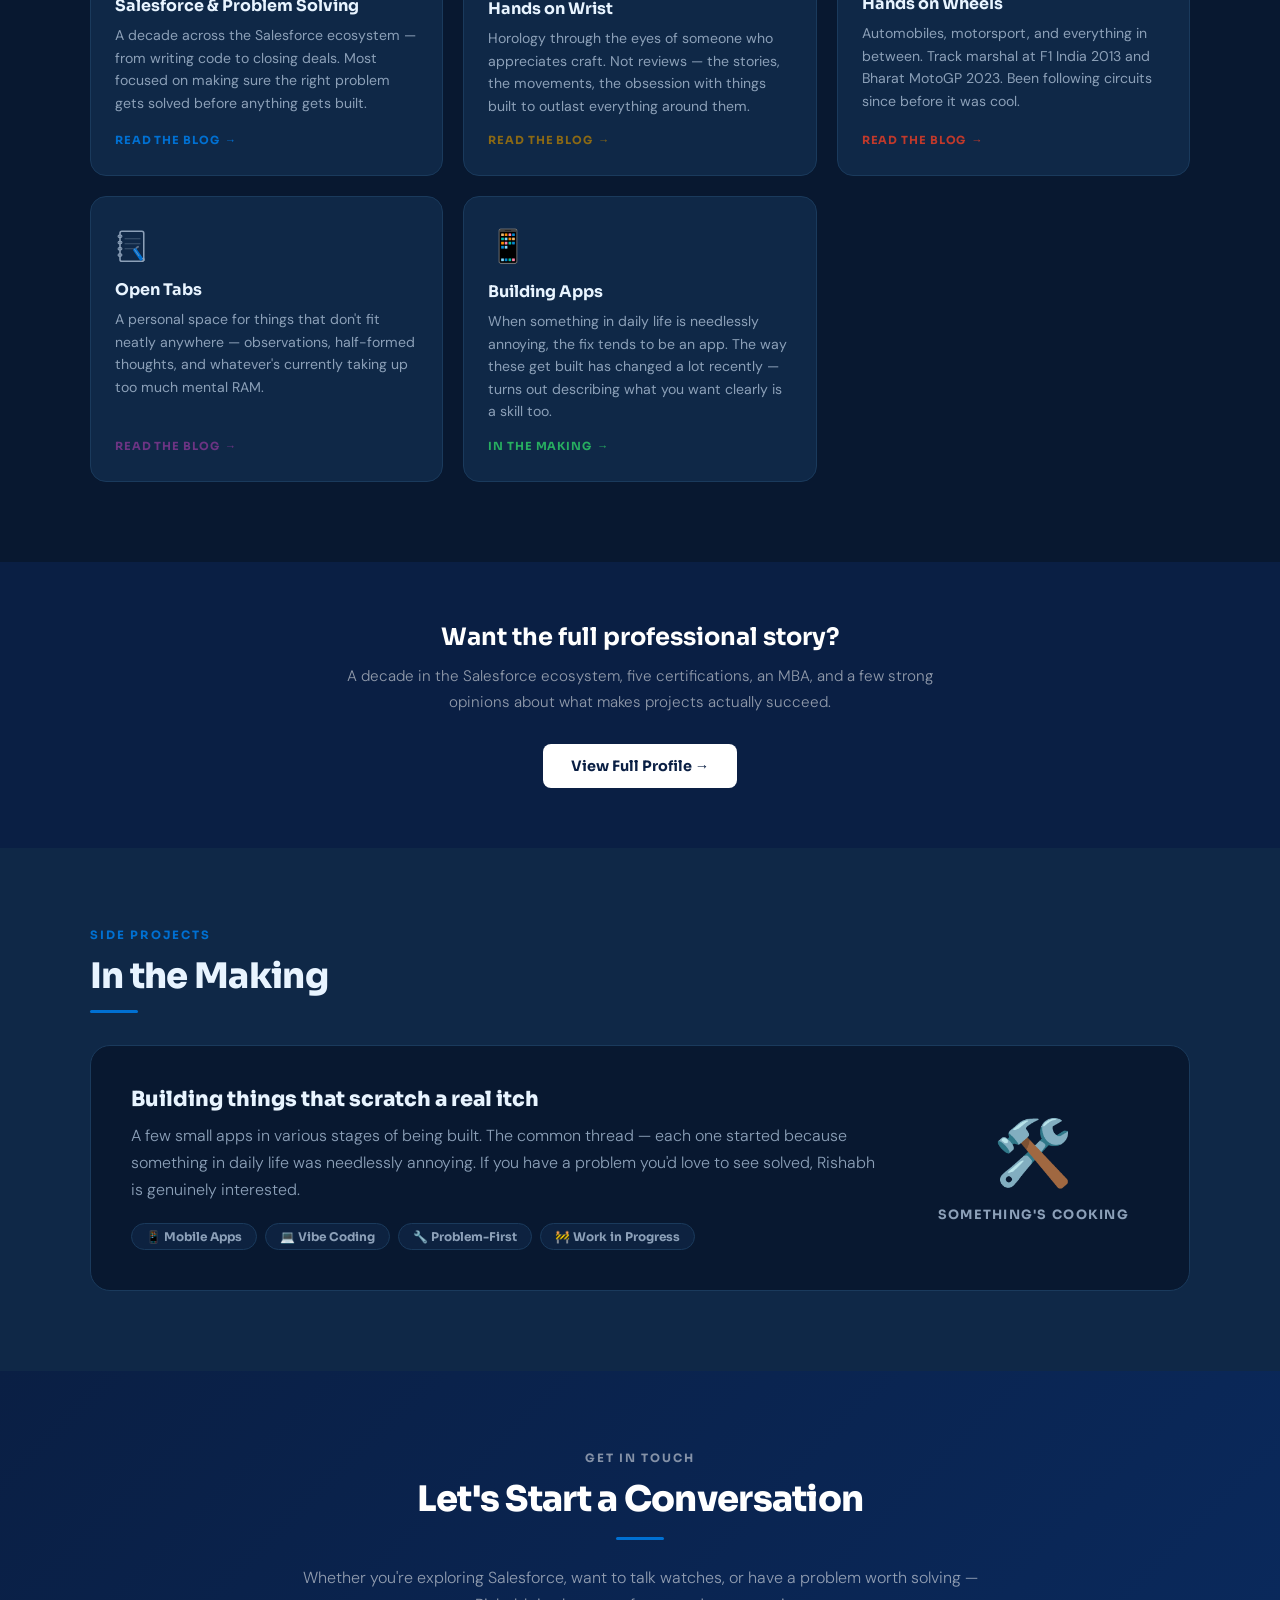
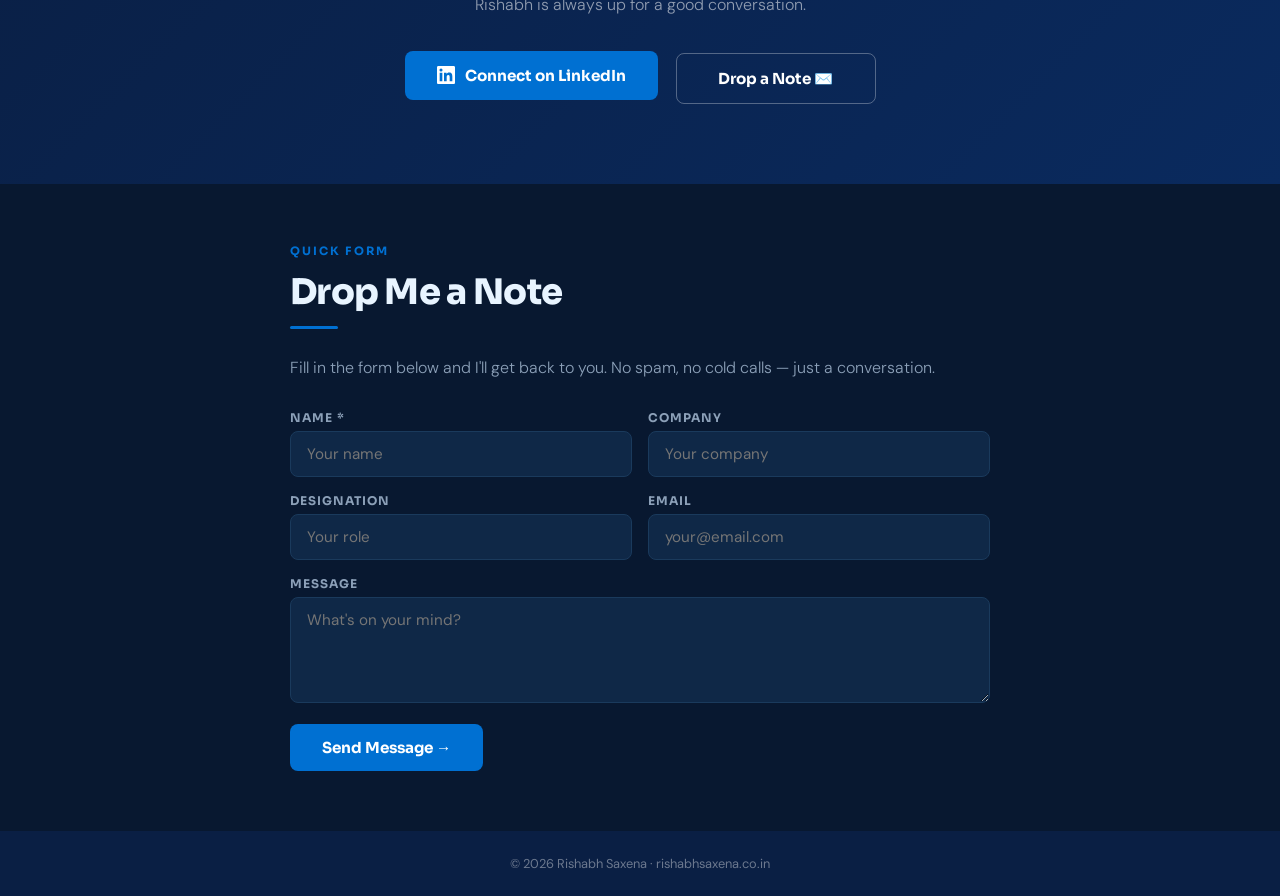
==== commit 7db2c170: "Add files via upload" ====
--- a/index.html
+++ b/index.html
@@ -1,6 +1,7 @@
 <!DOCTYPE html>
 <html lang="en" data-theme="dark">
 <head>
+  <base href="/rishabhsaxena-dev/">
 <meta charset="UTF-8">
 <meta name="viewport" content="width=device-width, initial-scale=1.0">
   <link rel="stylesheet" href="/styles.css">
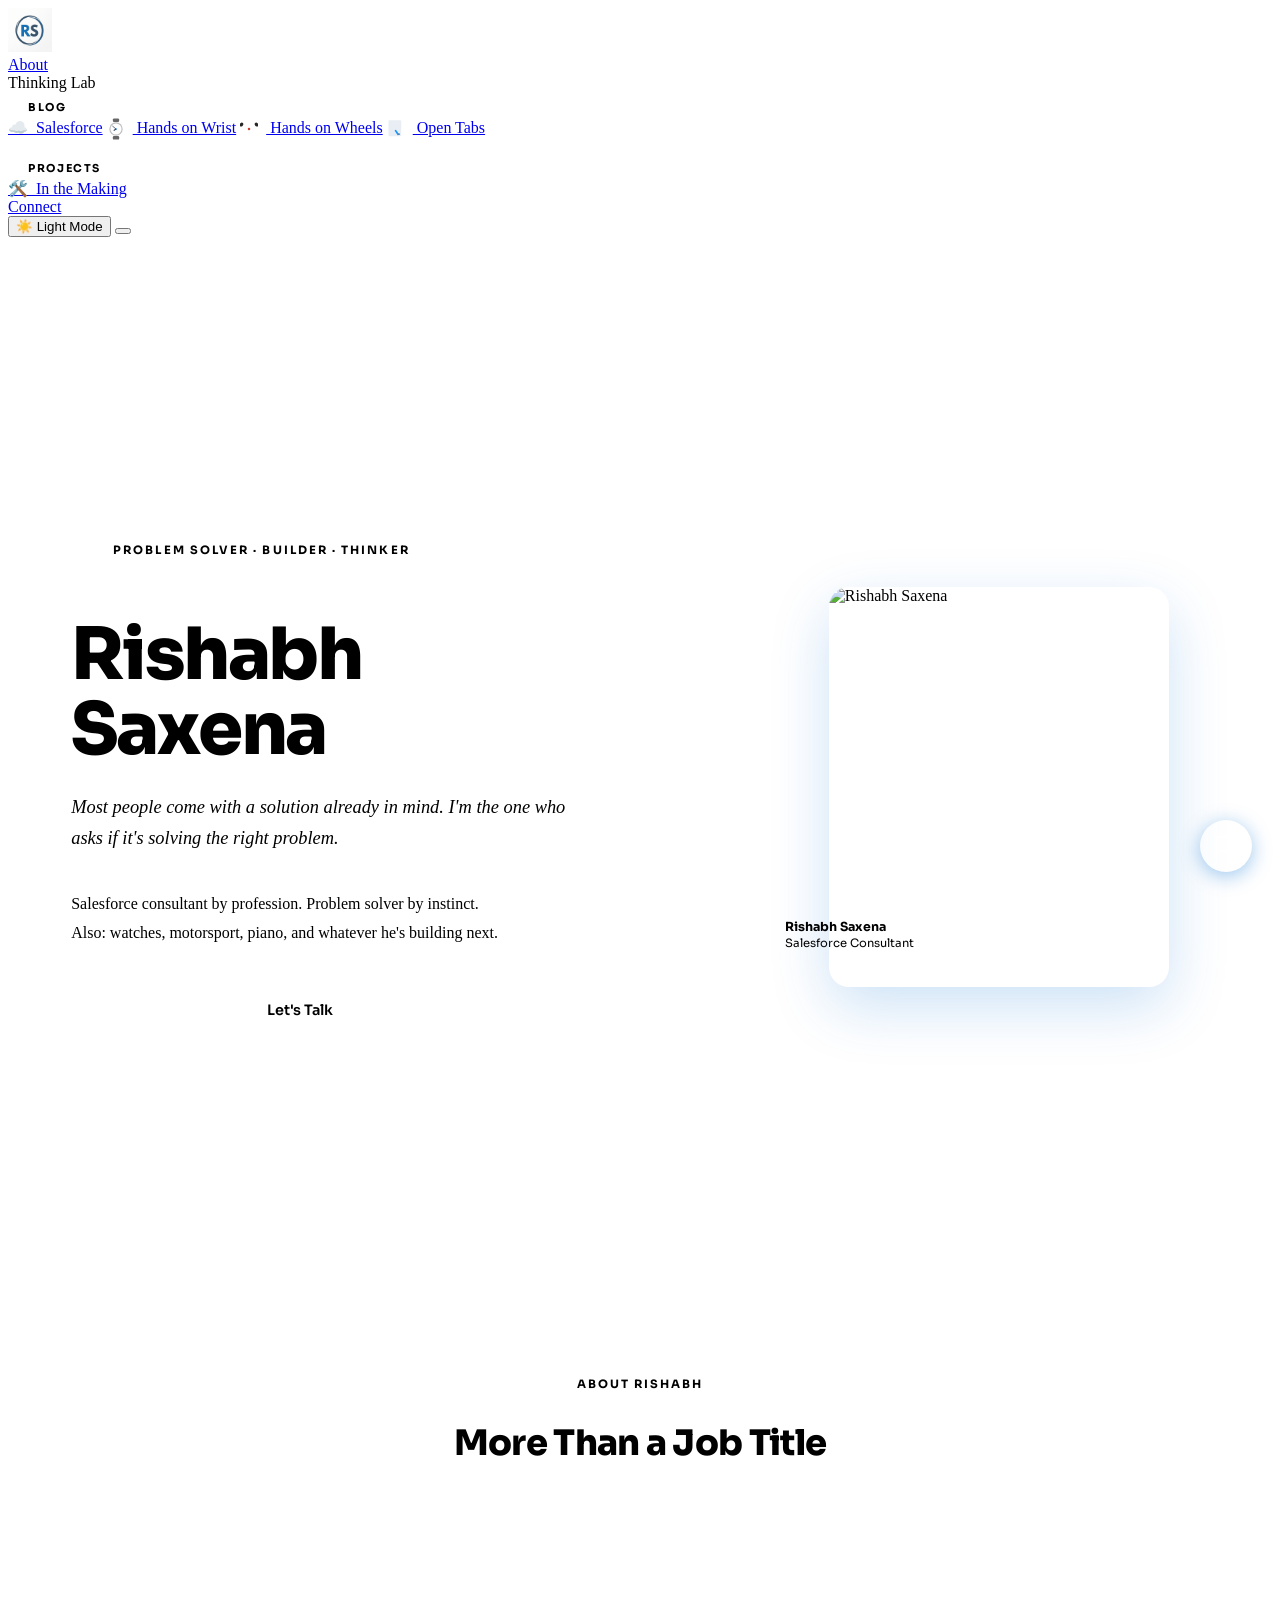
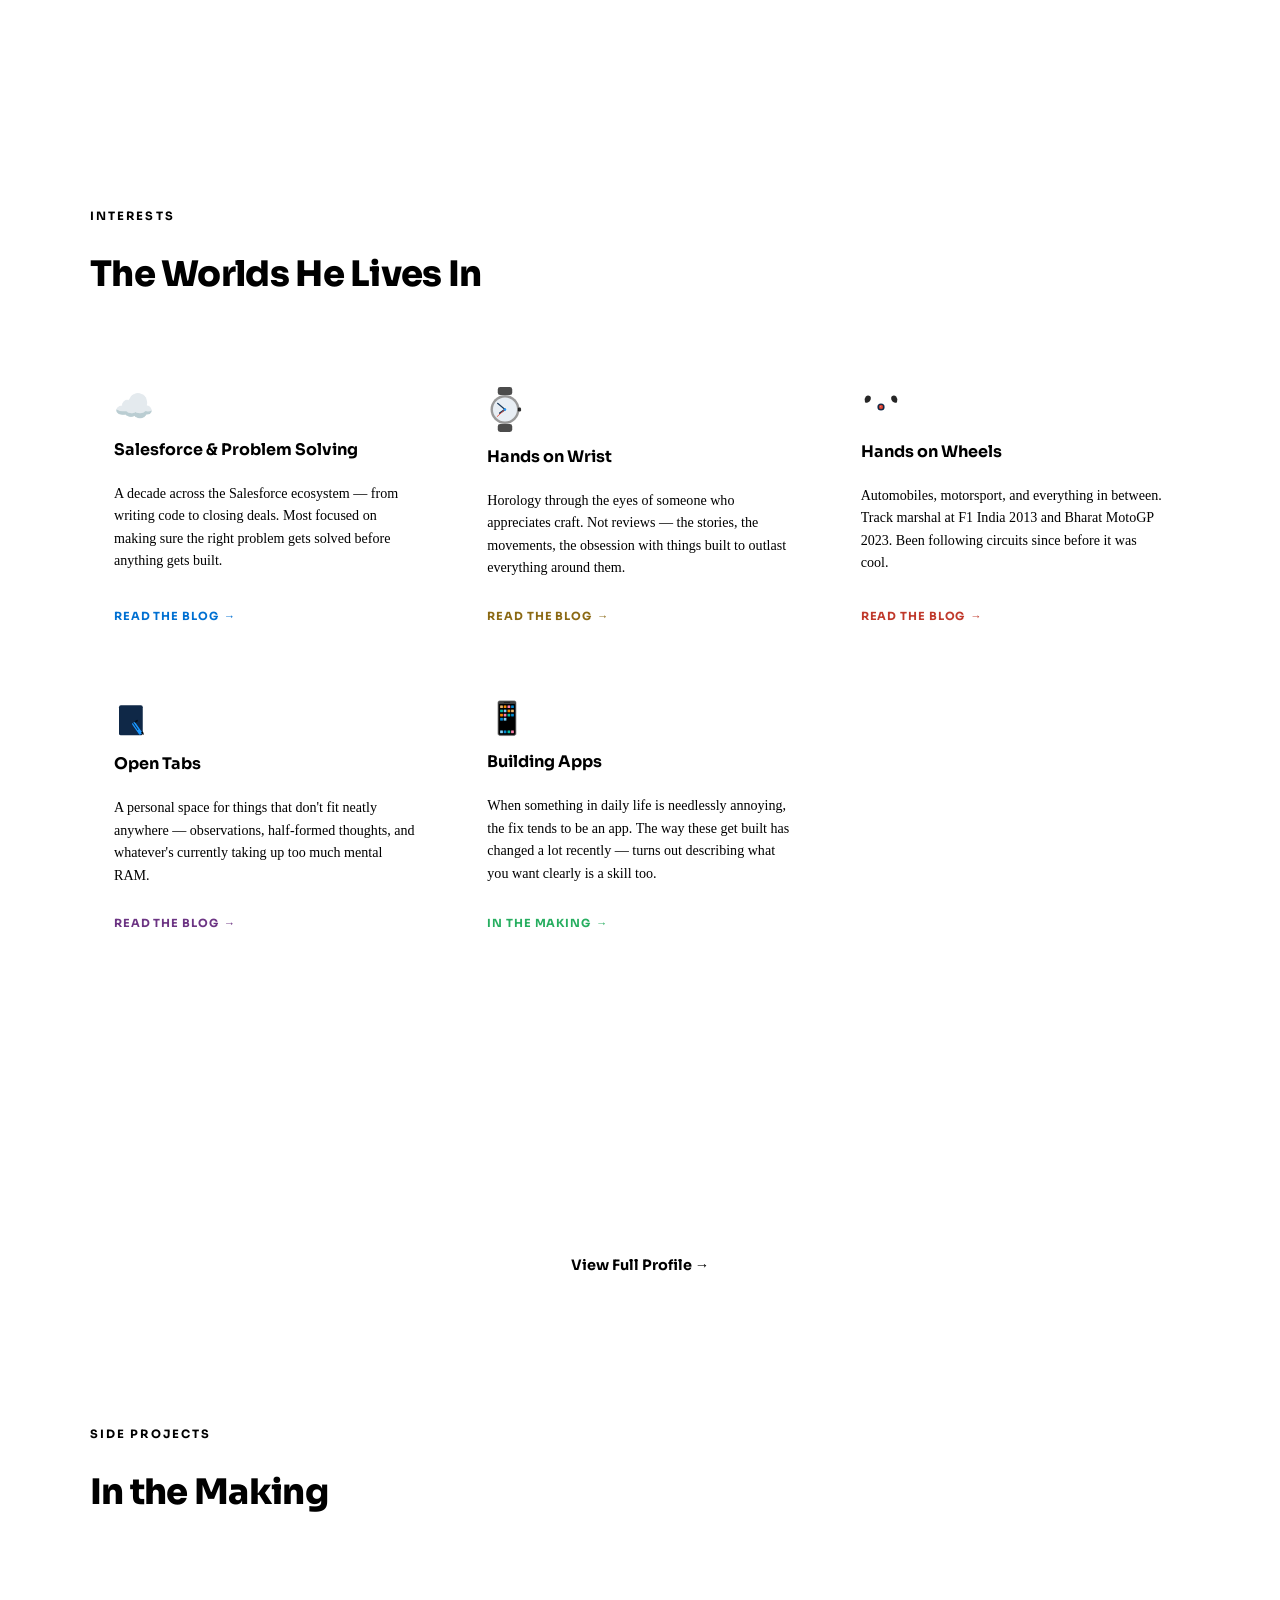
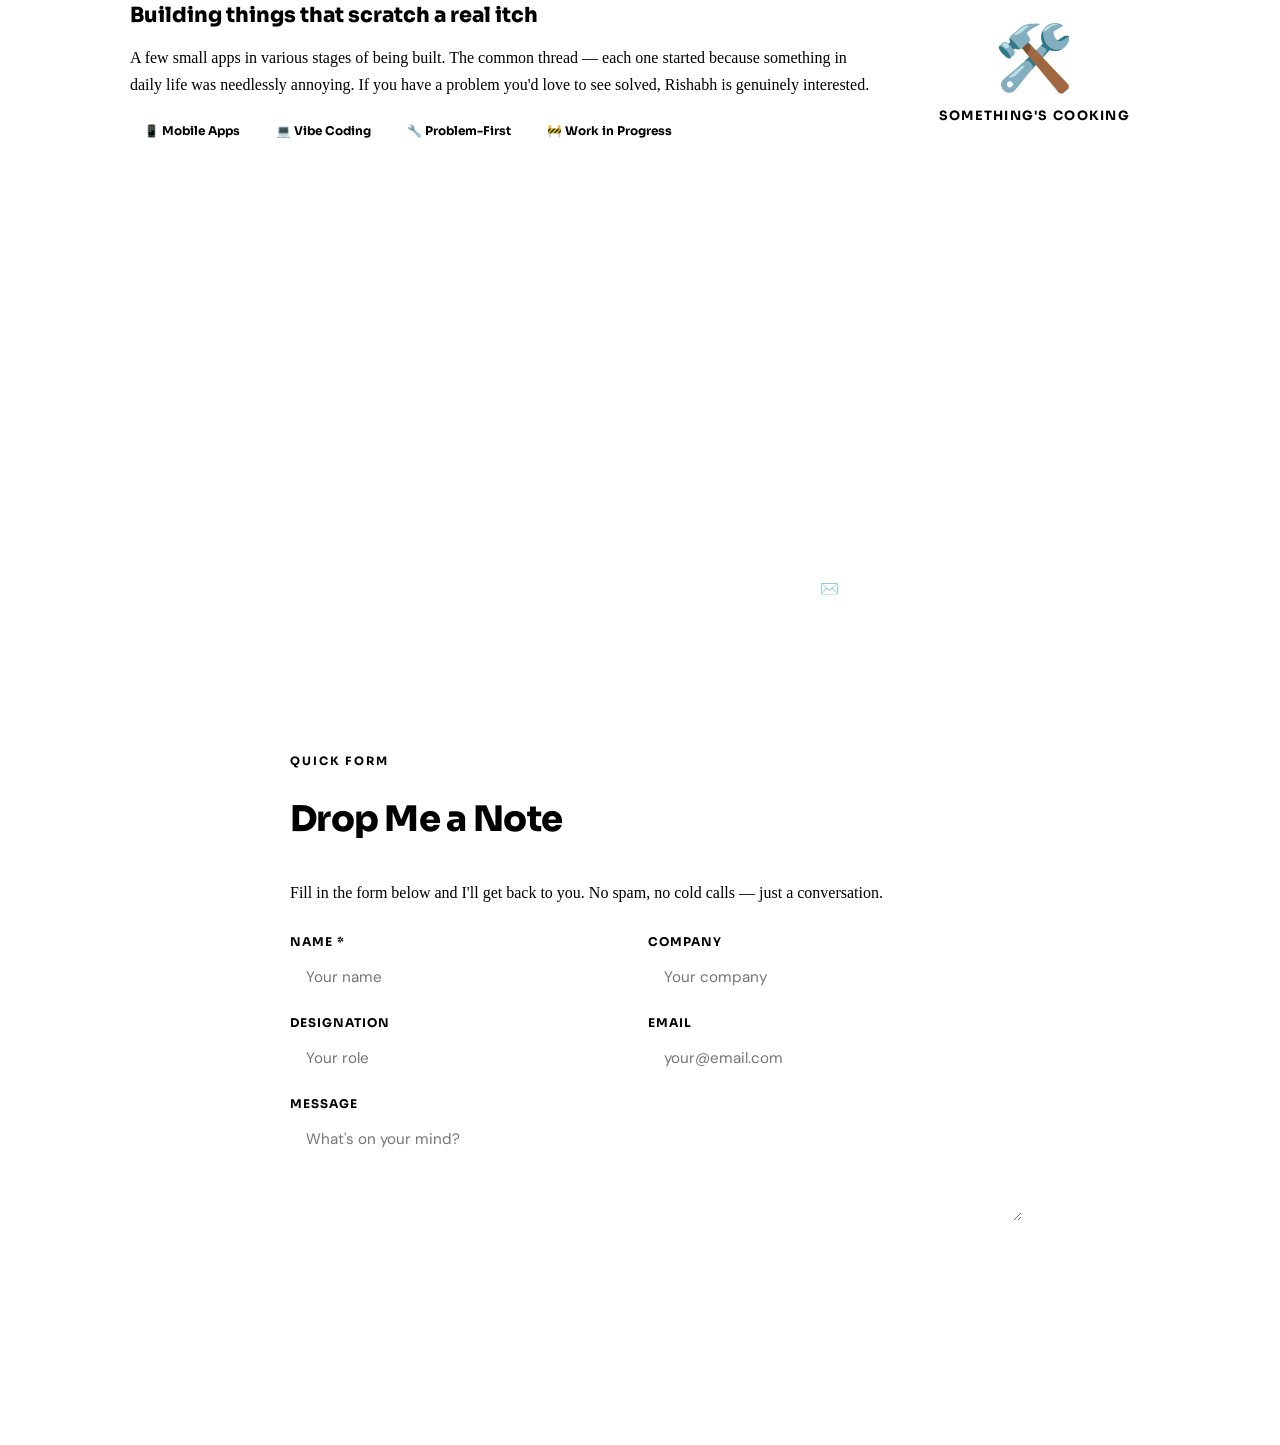
==== commit a71efd4f: "Add files via upload" ====
--- a/index.html
+++ b/index.html
@@ -4,7 +4,7 @@
   <base href="/rishabhsaxena-dev/">
 <meta charset="UTF-8">
 <meta name="viewport" content="width=device-width, initial-scale=1.0">
-  <link rel="stylesheet" href="/styles.css">
+  <link rel="stylesheet" href="styles.css">
 <title>Rishabh Saxena</title>
 <meta name="description" content="Problem solver. Salesforce Consultant, problem solver, watch enthusiast, motorsport marshal.">
   <!-- Open Graph -->
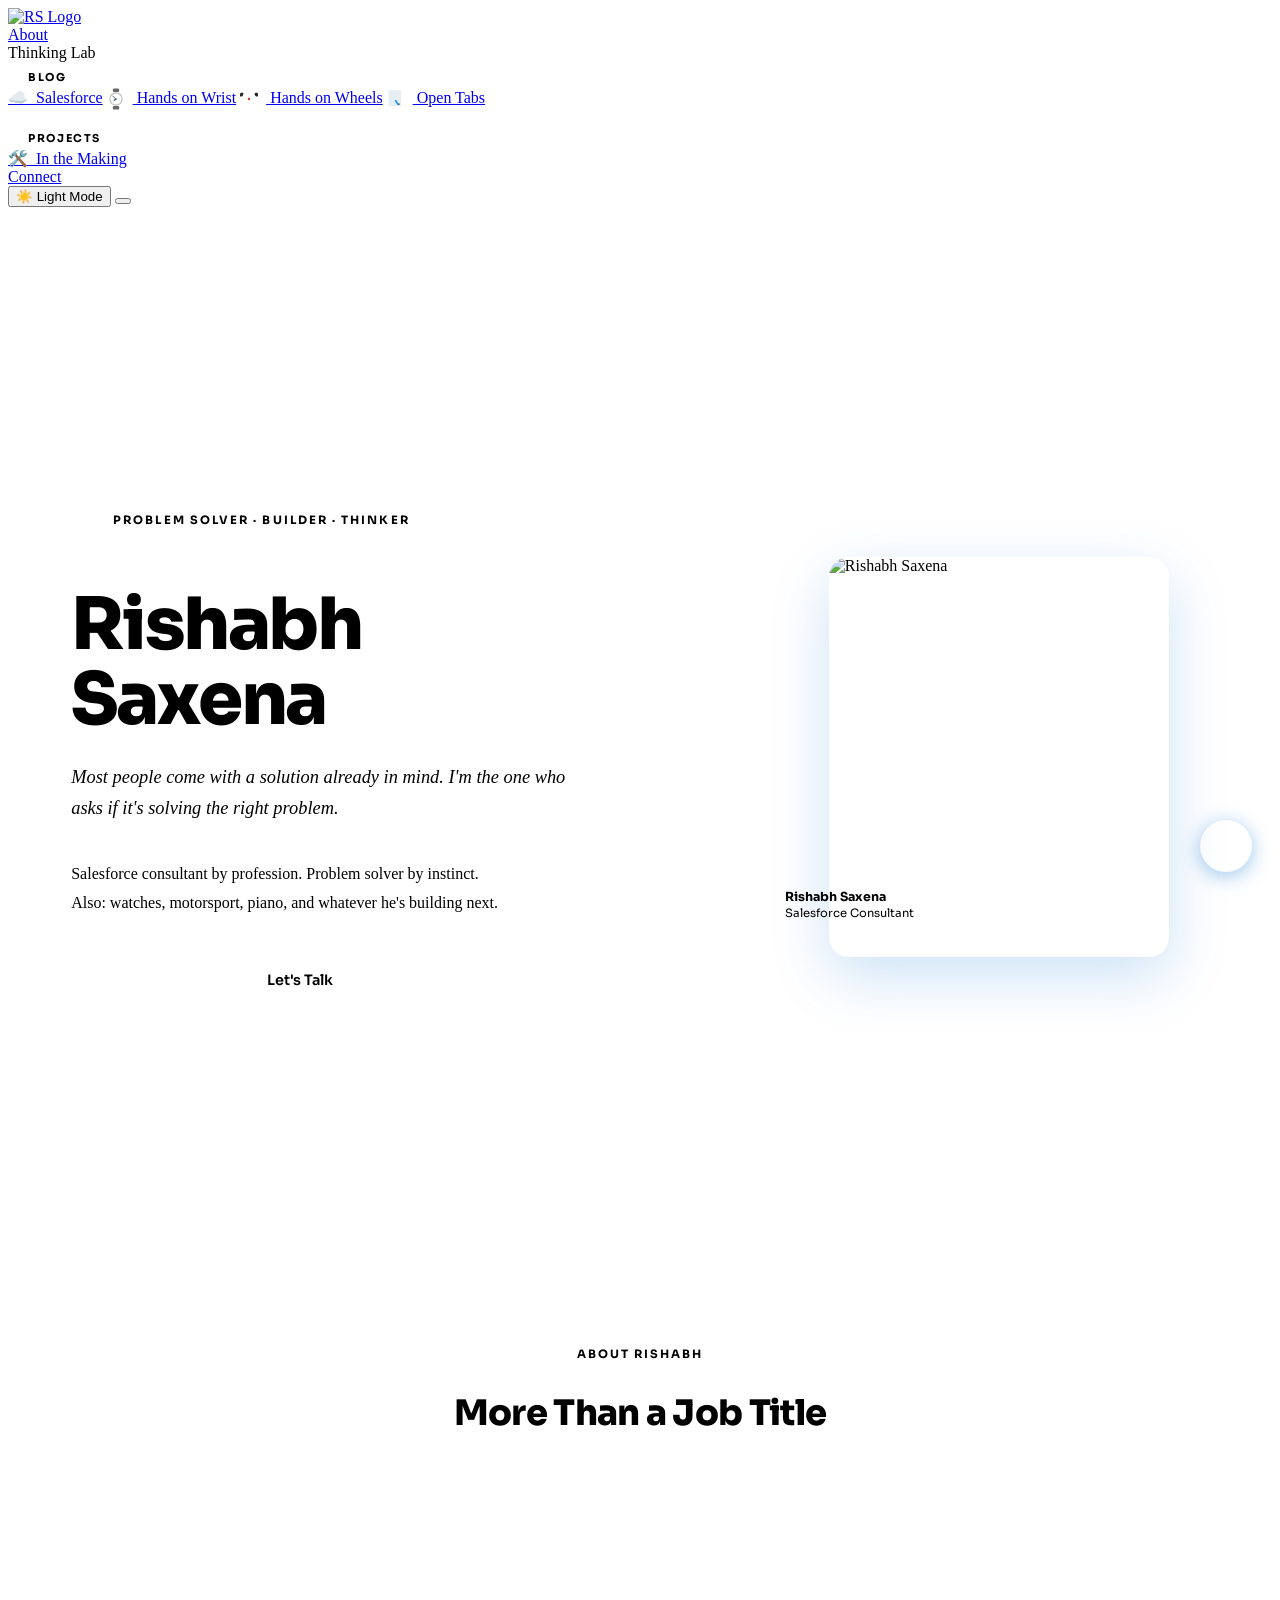
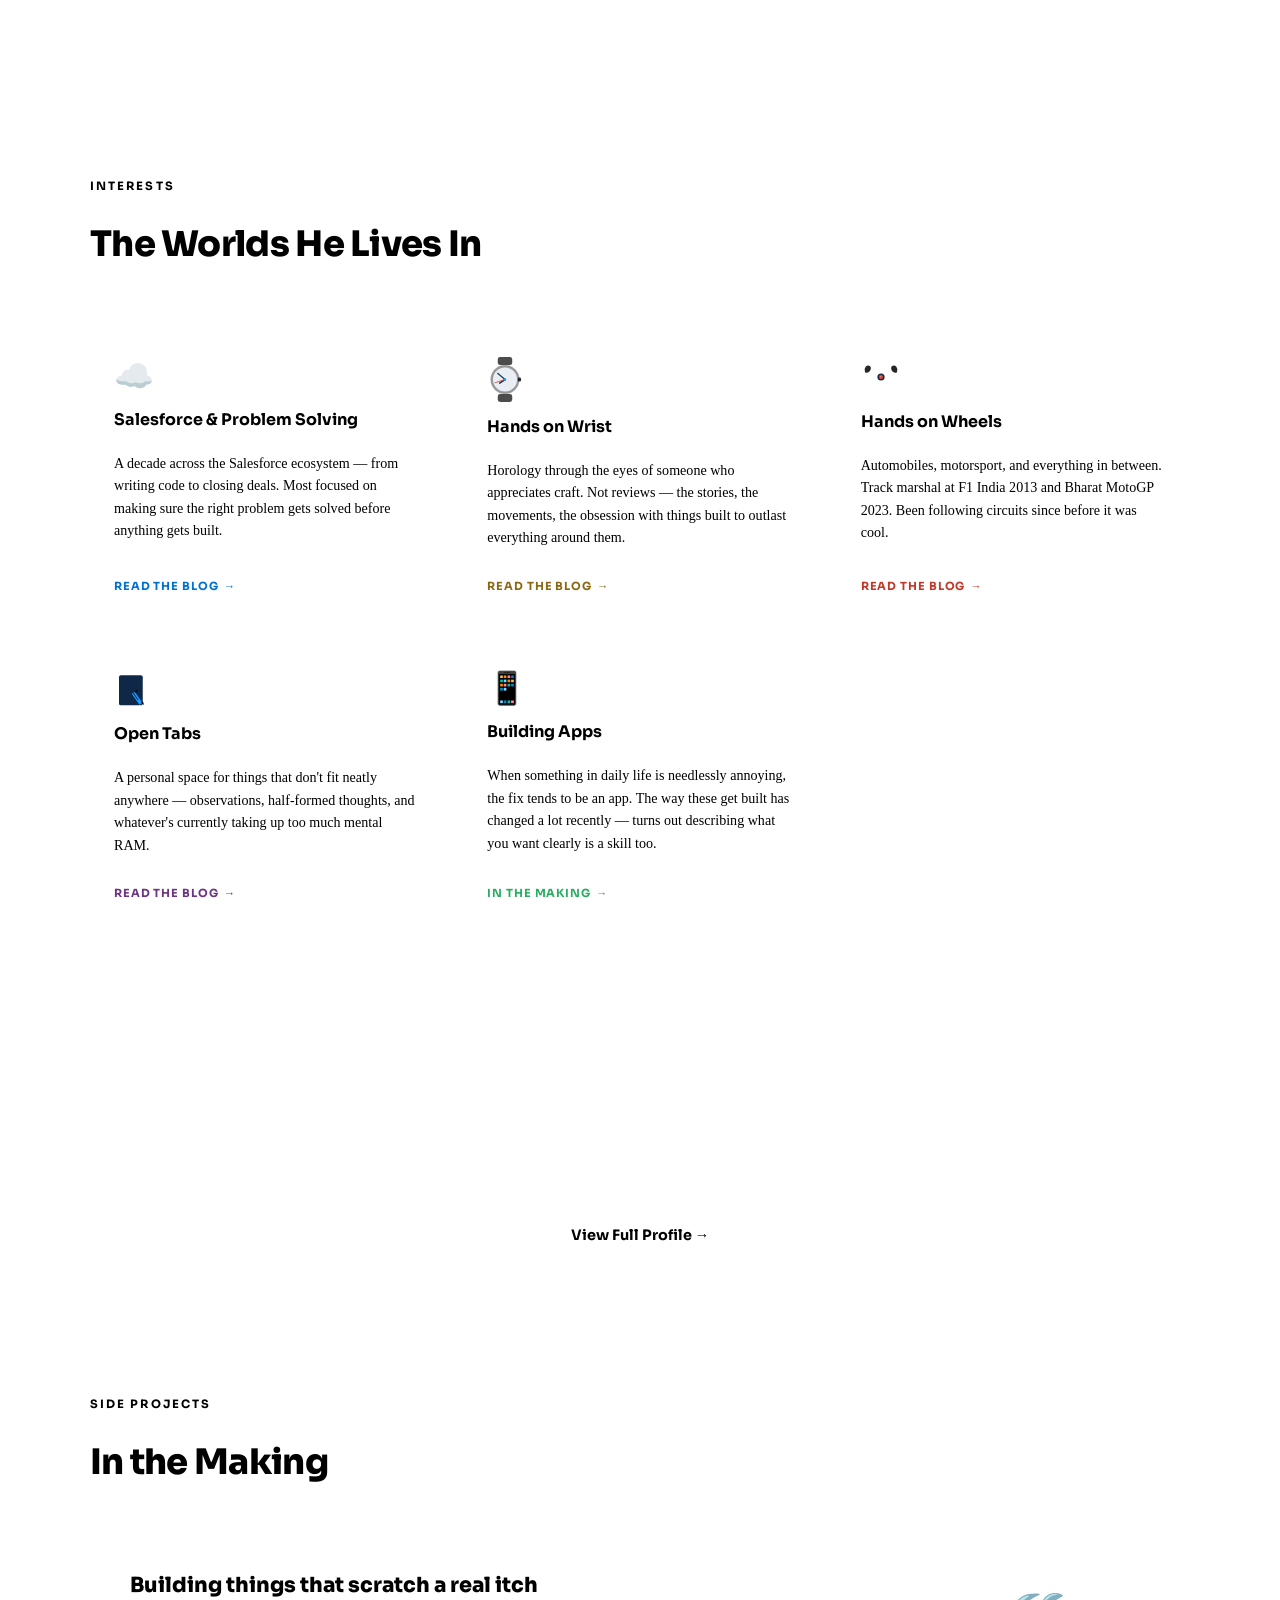
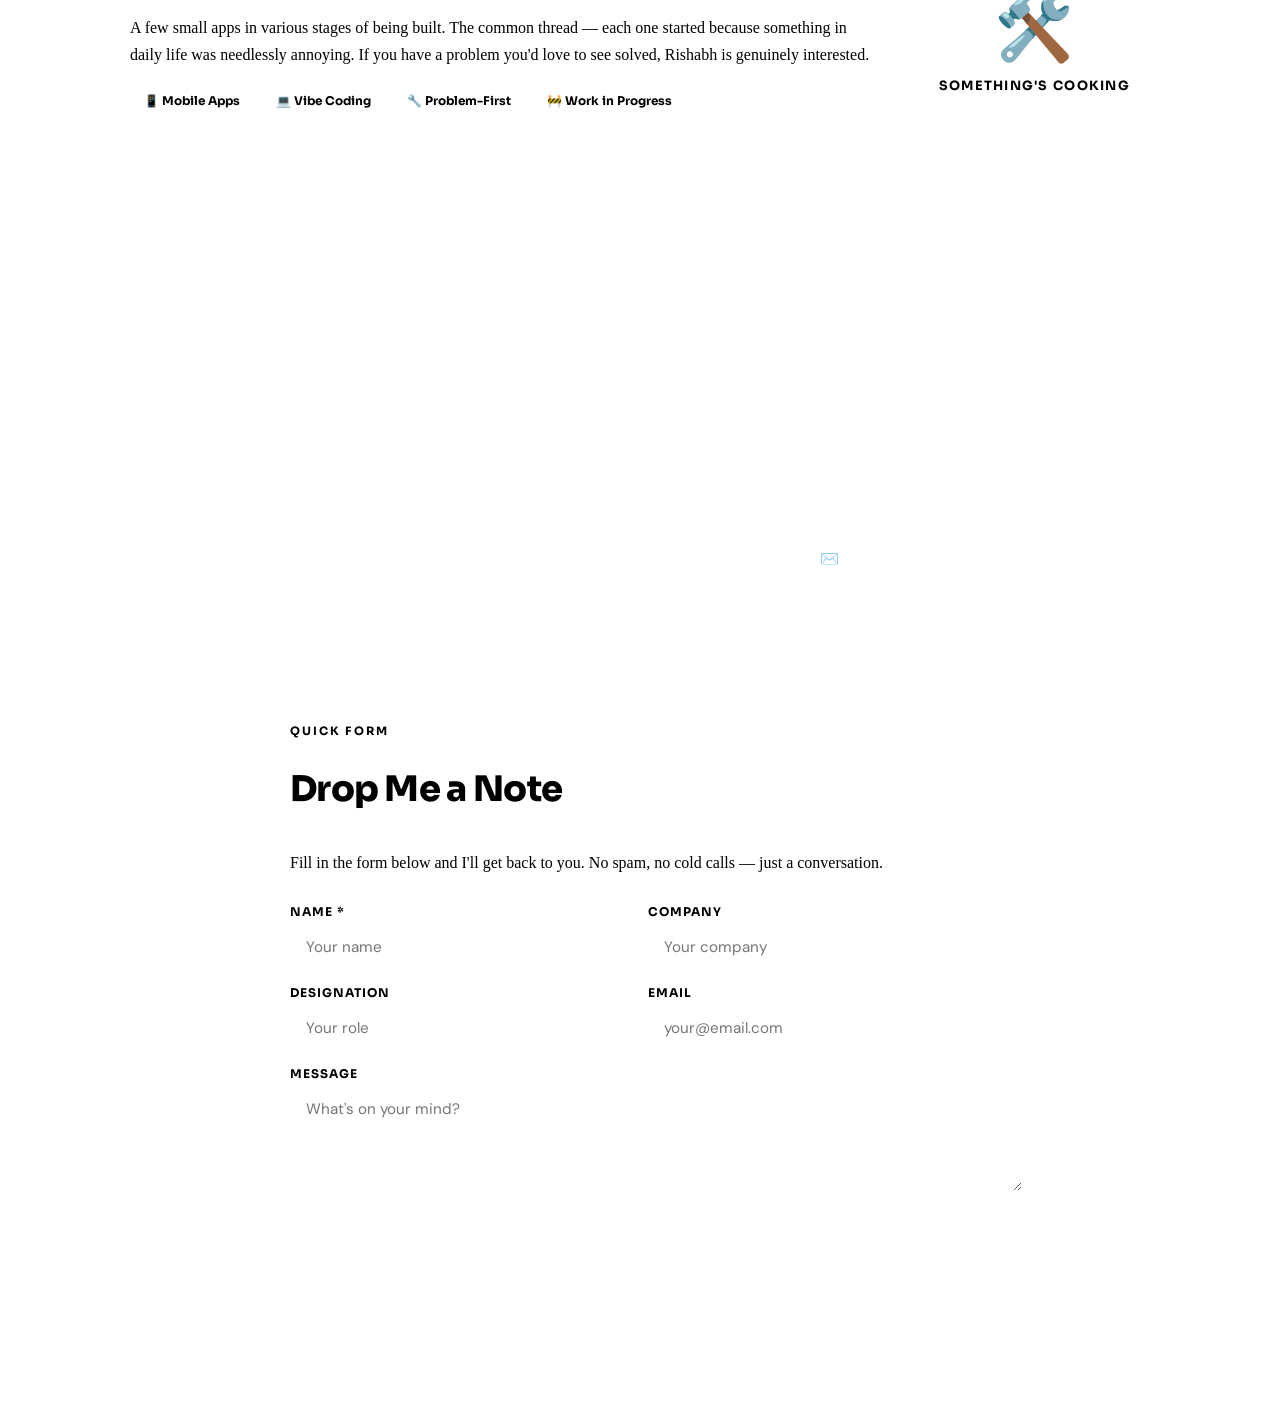
==== commit 479bd824: "Add files via upload" ====
--- a/index.html
+++ b/index.html
@@ -21,7 +21,7 @@
 <meta name="keywords" content="Rishabh Saxena, Salesforce, Problem Solver, Consultant, Watches, Motorsport, Piano, Vibe Coding">
 <link rel="preconnect" href="https://fonts.googleapis.com">
 <link href="https://fonts.googleapis.com/css2?family=Sora:wght@300;400;600;700;800&family=DM+Sans:ital,wght@0,300;0,400;0,500;1,300&display=swap" rel="stylesheet">
-<link rel="icon" href="/logo.png" type="image/png">
+<link rel="icon" href="logo.png" type="image/png">
 <script type="application/ld+json">
 {
   "@context": "https://schema.org",
@@ -527,23 +527,23 @@
 
 <!-- NAV -->
 <nav>
-  <div class="nav-logo"><a href="/"><img src="/logo.png" alt="RS Logo" width="44" height="44"></a></div>
+  <div class="nav-logo"><a href="index.html"><img src="logo.png" alt="RS Logo" width="44" height="44"></a></div>
   <div class="nav-center" id="navCenter">
-    <a href="/about.html">About</a>
+    <a href="about.html">About</a>
     <div class="nav-item" id="navThinkingLab">
       <a class="has-dropdown" onclick="toggleMobileDropdown(this)">Thinking Lab</a>
       <div class="dropdown" id="thinkingLabDropdown">
         <div style="font-size:0.68rem;font-family:'Sora',sans-serif;font-weight:700;letter-spacing:0.15em;text-transform:uppercase;color:var(--sf-blue);padding:8px 20px 4px;cursor:default;">Blog</div>
-        <a href="/salesforce.html">☁️&nbsp; Salesforce</a>
-        <a href="/hands-on-wrist.html"><svg id="watch-navindex" viewBox="0 0 44 56" width="18" height="22" xmlns="http://www.w3.org/2000/svg" style="display:inline-block;vertical-align:middle;margin-right:8px;flex-shrink:0;"><rect x="14" y="1" width="16" height="9" rx="3" fill="var(--sf-subtext)" opacity="0.6"/><rect x="14" y="46" width="16" height="9" rx="3" fill="var(--sf-subtext)" opacity="0.6"/><circle cx="22" cy="28" r="17" fill="var(--sf-subtext)" opacity="0.25"/><circle cx="22" cy="28" r="14" fill="var(--watch-dial,#ffffff)"/><g id="watch-navindex-hour"><line x1="22" y1="28" x2="22" y2="22" stroke="var(--sf-text,#0A1F44)" stroke-width="2.5" stroke-linecap="round"/></g><g id="watch-navindex-min"><line x1="22" y1="28" x2="22" y2="17" stroke="var(--sf-text,#0A1F44)" stroke-width="1.5" stroke-linecap="round"/></g><circle cx="22" cy="28" r="1.8" fill="var(--sf-blue,#1B96FF)"/></svg> Hands on Wrist</a>
-        <a href="/hands-on-wheels.html"><svg viewBox="10 10 80 80" width="18" height="18" xmlns="http://www.w3.org/2000/svg" style="display:inline-block;vertical-align:middle;margin-right:8px;flex-shrink:0;"><circle cx="50" cy="50" r="38" fill="none" stroke="var(--sf-subtext)" stroke-width="7"/><line x1="50" y1="50" x2="17" y2="31" stroke="var(--sf-subtext)" stroke-width="5" stroke-linecap="round"/><line x1="50" y1="50" x2="83" y2="31" stroke="var(--sf-subtext)" stroke-width="5" stroke-linecap="round"/><line x1="50" y1="50" x2="50" y2="88" stroke="var(--sf-subtext)" stroke-width="5" stroke-linecap="round"/><circle cx="50" cy="50" r="9" fill="var(--sf-card,#fff)" stroke="var(--sf-subtext)" stroke-width="2.5"/><circle cx="50" cy="50" r="5.5" fill="#C0392B"/><circle cx="50" cy="50" r="3.5" fill="#E74C3C"/><path d="M10 38 Q7 30 12 24 Q17 19 23 23 Q26 26 24 32 Q22 37 17 39 Q13 40 10 38Z" fill="var(--sf-subtext)" opacity="0.85"/><path d="M90 38 Q93 30 88 24 Q83 19 77 23 Q74 26 76 32 Q78 37 83 39 Q87 40 90 38Z" fill="var(--sf-subtext)" opacity="0.85"/></svg> Hands on Wheels</a>
-        <a href="/open-tabs.html"><svg viewBox="7 9 47 54" width="18" height="18" xmlns="http://www.w3.org/2000/svg" style="display:inline-block;vertical-align:middle;margin-right:8px;flex-shrink:0;"><rect x="8" y="10" width="38" height="48" rx="3" fill="var(--sf-tag-bg,#E8EEF4)" stroke="var(--sf-subtext)" stroke-width="2.5"/><rect x="5" y="16" width="6" height="4" rx="2" fill="none" stroke="var(--sf-subtext)" stroke-width="1.8"/><rect x="5" y="26" width="6" height="4" rx="2" fill="none" stroke="var(--sf-subtext)" stroke-width="1.8"/><rect x="5" y="36" width="6" height="4" rx="2" fill="none" stroke="var(--sf-subtext)" stroke-width="1.8"/><line x1="16" y1="22" x2="40" y2="22" stroke="var(--sf-subtext)" stroke-width="1.2" stroke-linecap="round" opacity="0.5"/><line x1="16" y1="30" x2="40" y2="30" stroke="var(--sf-subtext)" stroke-width="1.2" stroke-linecap="round" opacity="0.5"/><line x1="16" y1="38" x2="34" y2="38" stroke="var(--sf-subtext)" stroke-width="1.2" stroke-linecap="round" opacity="0.5"/><rect x="30" y="38" width="5" height="18" rx="2" fill="var(--sf-blue,#1B96FF)" transform="rotate(-35 32 46)"/><polygon points="0,0 4,0 2,5" fill="var(--sf-subtext)" transform="translate(37,51) rotate(-35)"/></svg> Open Tabs</a>
+        <a href="salesforce.html">☁️&nbsp; Salesforce</a>
+        <a href="hands-on-wrist.html"><svg id="watch-navindex" viewBox="0 0 44 56" width="18" height="22" xmlns="http://www.w3.org/2000/svg" style="display:inline-block;vertical-align:middle;margin-right:8px;flex-shrink:0;"><rect x="14" y="1" width="16" height="9" rx="3" fill="var(--sf-subtext)" opacity="0.6"/><rect x="14" y="46" width="16" height="9" rx="3" fill="var(--sf-subtext)" opacity="0.6"/><circle cx="22" cy="28" r="17" fill="var(--sf-subtext)" opacity="0.25"/><circle cx="22" cy="28" r="14" fill="var(--watch-dial,#ffffff)"/><g id="watch-navindex-hour"><line x1="22" y1="28" x2="22" y2="22" stroke="var(--sf-text,#0A1F44)" stroke-width="2.5" stroke-linecap="round"/></g><g id="watch-navindex-min"><line x1="22" y1="28" x2="22" y2="17" stroke="var(--sf-text,#0A1F44)" stroke-width="1.5" stroke-linecap="round"/></g><circle cx="22" cy="28" r="1.8" fill="var(--sf-blue,#1B96FF)"/></svg> Hands on Wrist</a>
+        <a href="hands-on-wheels.html"><svg viewBox="10 10 80 80" width="18" height="18" xmlns="http://www.w3.org/2000/svg" style="display:inline-block;vertical-align:middle;margin-right:8px;flex-shrink:0;"><circle cx="50" cy="50" r="38" fill="none" stroke="var(--sf-subtext)" stroke-width="7"/><line x1="50" y1="50" x2="17" y2="31" stroke="var(--sf-subtext)" stroke-width="5" stroke-linecap="round"/><line x1="50" y1="50" x2="83" y2="31" stroke="var(--sf-subtext)" stroke-width="5" stroke-linecap="round"/><line x1="50" y1="50" x2="50" y2="88" stroke="var(--sf-subtext)" stroke-width="5" stroke-linecap="round"/><circle cx="50" cy="50" r="9" fill="var(--sf-card,#fff)" stroke="var(--sf-subtext)" stroke-width="2.5"/><circle cx="50" cy="50" r="5.5" fill="#C0392B"/><circle cx="50" cy="50" r="3.5" fill="#E74C3C"/><path d="M10 38 Q7 30 12 24 Q17 19 23 23 Q26 26 24 32 Q22 37 17 39 Q13 40 10 38Z" fill="var(--sf-subtext)" opacity="0.85"/><path d="M90 38 Q93 30 88 24 Q83 19 77 23 Q74 26 76 32 Q78 37 83 39 Q87 40 90 38Z" fill="var(--sf-subtext)" opacity="0.85"/></svg> Hands on Wheels</a>
+        <a href="open-tabs.html"><svg viewBox="7 9 47 54" width="18" height="18" xmlns="http://www.w3.org/2000/svg" style="display:inline-block;vertical-align:middle;margin-right:8px;flex-shrink:0;"><rect x="8" y="10" width="38" height="48" rx="3" fill="var(--sf-tag-bg,#E8EEF4)" stroke="var(--sf-subtext)" stroke-width="2.5"/><rect x="5" y="16" width="6" height="4" rx="2" fill="none" stroke="var(--sf-subtext)" stroke-width="1.8"/><rect x="5" y="26" width="6" height="4" rx="2" fill="none" stroke="var(--sf-subtext)" stroke-width="1.8"/><rect x="5" y="36" width="6" height="4" rx="2" fill="none" stroke="var(--sf-subtext)" stroke-width="1.8"/><line x1="16" y1="22" x2="40" y2="22" stroke="var(--sf-subtext)" stroke-width="1.2" stroke-linecap="round" opacity="0.5"/><line x1="16" y1="30" x2="40" y2="30" stroke="var(--sf-subtext)" stroke-width="1.2" stroke-linecap="round" opacity="0.5"/><line x1="16" y1="38" x2="34" y2="38" stroke="var(--sf-subtext)" stroke-width="1.2" stroke-linecap="round" opacity="0.5"/><rect x="30" y="38" width="5" height="18" rx="2" fill="var(--sf-blue,#1B96FF)" transform="rotate(-35 32 46)"/><polygon points="0,0 4,0 2,5" fill="var(--sf-subtext)" transform="translate(37,51) rotate(-35)"/></svg> Open Tabs</a>
         <div style="height:1px;background:var(--sf-border);margin:6px 0;"></div>
         <div style="font-size:0.68rem;font-family:'Sora',sans-serif;font-weight:700;letter-spacing:0.15em;text-transform:uppercase;color:var(--sf-blue);padding:8px 20px 4px;cursor:default;">Projects</div>
-        <a href="/in-the-making.html">🛠️&nbsp; In the Making</a>
+        <a href="in-the-making.html">🛠️&nbsp; In the Making</a>
       </div>
     </div>
-    <a href="#connect">Connect</a>
+    <a href="#connect" onclick="event.preventDefault();document.getElementById('connect').scrollIntoView({behavior:'smooth'})">Connect</a>
   </div>
   <div class="nav-right">
     <button class="theme-toggle" onclick="toggleTheme()" id="themeBtn">🌙 Dark Mode</button>
@@ -555,20 +555,20 @@
 
 <!-- MOBILE MENU -->
 <div id="mobileMenuOverlay" style="display:none;position:fixed;top:68px;left:0;right:0;bottom:0;z-index:9998;background:var(--sf-card);border-top:1px solid var(--sf-border);overflow-y:auto;flex-direction:column;">
-  <a href="/" style="display:block;padding:16px 24px;border-bottom:1px solid var(--sf-border);color:var(--sf-blue);font-weight:700;text-decoration:none;font-size:1rem;">Home</a>
-  <a href="/about.html" style="display:block;padding:16px 24px;border-bottom:1px solid var(--sf-border);color:var(--sf-text);text-decoration:none;font-size:1rem;">About</a>
+  <a href="index.html" style="display:block;padding:16px 24px;border-bottom:1px solid var(--sf-border);color:var(--sf-blue);font-weight:700;text-decoration:none;font-size:1rem;">Home</a>
+  <a href="about.html" style="display:block;padding:16px 24px;border-bottom:1px solid var(--sf-border);color:var(--sf-text);text-decoration:none;font-size:1rem;">About</a>
   <button onclick="toggleLabMenu()" style="width:100%;padding:16px 24px;border:none;border-bottom:1px solid var(--sf-border);background:none;color:var(--sf-text);font-size:1rem;text-align:left;cursor:pointer;display:flex;justify-content:space-between;align-items:center;font-family:inherit;">Thinking Lab <span>&#9662;</span></button>
   <div id="mobileLabMenu" style="display:none;background:var(--sf-light-bg);">
     <div style="font-size:0.68rem;font-family:'Sora',sans-serif;font-weight:700;letter-spacing:0.15em;text-transform:uppercase;color:var(--sf-blue);padding:10px 24px 4px 40px;">Blog</div>
-    <a href="/salesforce.html" style="display:block;padding:12px 24px 12px 40px;border-bottom:1px solid var(--sf-border);color:var(--sf-text);text-decoration:none;font-size:0.9rem;">&#9729;&#65039;&nbsp; Salesforce</a>
-    <a href="/hands-on-wrist.html" style="display:block;padding:12px 24px 12px 40px;border-bottom:1px solid var(--sf-border);color:var(--sf-text);text-decoration:none;font-size:0.9rem;"><svg id="watch-navindex-mob" viewBox="0 0 44 56" width="18" height="22" xmlns="http://www.w3.org/2000/svg" style="display:inline-block;vertical-align:middle;margin-right:8px;flex-shrink:0;"><rect x="14" y="1" width="16" height="9" rx="3" fill="var(--sf-subtext)" opacity="0.6"/><rect x="14" y="46" width="16" height="9" rx="3" fill="var(--sf-subtext)" opacity="0.6"/><circle cx="22" cy="28" r="17" fill="var(--sf-subtext)" opacity="0.25"/><circle cx="22" cy="28" r="14" fill="var(--watch-dial,#ffffff)"/><g id="watch-navindex-mob-hour"><line x1="22" y1="28" x2="22" y2="22" stroke="var(--sf-text,#0A1F44)" stroke-width="2.5" stroke-linecap="round"/></g><g id="watch-navindex-mob-min"><line x1="22" y1="28" x2="22" y2="17" stroke="var(--sf-text,#0A1F44)" stroke-width="1.5" stroke-linecap="round"/></g><circle cx="22" cy="28" r="1.8" fill="var(--sf-blue,#1B96FF)"/></svg> Hands on Wrist</a>
-    <a href="/hands-on-wheels.html" style="display:block;padding:12px 24px 12px 40px;border-bottom:1px solid var(--sf-border);color:var(--sf-text);text-decoration:none;font-size:0.9rem;"><svg viewBox="10 10 80 80" width="18" height="18" xmlns="http://www.w3.org/2000/svg" style="display:inline-block;vertical-align:middle;margin-right:8px;flex-shrink:0;"><circle cx="50" cy="50" r="38" fill="none" stroke="var(--sf-subtext)" stroke-width="7"/><line x1="50" y1="50" x2="17" y2="31" stroke="var(--sf-subtext)" stroke-width="5" stroke-linecap="round"/><line x1="50" y1="50" x2="83" y2="31" stroke="var(--sf-subtext)" stroke-width="5" stroke-linecap="round"/><line x1="50" y1="50" x2="50" y2="88" stroke="var(--sf-subtext)" stroke-width="5" stroke-linecap="round"/><circle cx="50" cy="50" r="9" fill="var(--sf-card,#fff)" stroke="var(--sf-subtext)" stroke-width="2.5"/><circle cx="50" cy="50" r="5.5" fill="#C0392B"/><circle cx="50" cy="50" r="3.5" fill="#E74C3C"/><path d="M10 38 Q7 30 12 24 Q17 19 23 23 Q26 26 24 32 Q22 37 17 39 Q13 40 10 38Z" fill="var(--sf-subtext)" opacity="0.85"/><path d="M90 38 Q93 30 88 24 Q83 19 77 23 Q74 26 76 32 Q78 37 83 39 Q87 40 90 38Z" fill="var(--sf-subtext)" opacity="0.85"/></svg> Hands on Wheels</a>
-    <a href="/open-tabs.html" style="display:block;padding:12px 24px 12px 40px;border-bottom:1px solid var(--sf-border);color:var(--sf-text);text-decoration:none;font-size:0.9rem;"><svg viewBox="7 9 47 54" width="18" height="18" xmlns="http://www.w3.org/2000/svg" style="display:inline-block;vertical-align:middle;margin-right:8px;flex-shrink:0;"><rect x="8" y="10" width="38" height="48" rx="3" fill="var(--sf-tag-bg,#E8EEF4)" stroke="var(--sf-subtext)" stroke-width="2.5"/><rect x="5" y="16" width="6" height="4" rx="2" fill="none" stroke="var(--sf-subtext)" stroke-width="1.8"/><rect x="5" y="26" width="6" height="4" rx="2" fill="none" stroke="var(--sf-subtext)" stroke-width="1.8"/><rect x="5" y="36" width="6" height="4" rx="2" fill="none" stroke="var(--sf-subtext)" stroke-width="1.8"/><line x1="16" y1="22" x2="40" y2="22" stroke="var(--sf-subtext)" stroke-width="1.2" stroke-linecap="round" opacity="0.5"/><line x1="16" y1="30" x2="40" y2="30" stroke="var(--sf-subtext)" stroke-width="1.2" stroke-linecap="round" opacity="0.5"/><line x1="16" y1="38" x2="34" y2="38" stroke="var(--sf-subtext)" stroke-width="1.2" stroke-linecap="round" opacity="0.5"/><rect x="30" y="38" width="5" height="18" rx="2" fill="var(--sf-blue,#1B96FF)" transform="rotate(-35 32 46)"/><polygon points="0,0 4,0 2,5" fill="var(--sf-subtext)" transform="translate(37,51) rotate(-35)"/></svg> Open Tabs</a>
+    <a href="salesforce.html" style="display:block;padding:12px 24px 12px 40px;border-bottom:1px solid var(--sf-border);color:var(--sf-text);text-decoration:none;font-size:0.9rem;">&#9729;&#65039;&nbsp; Salesforce</a>
+    <a href="hands-on-wrist.html" style="display:block;padding:12px 24px 12px 40px;border-bottom:1px solid var(--sf-border);color:var(--sf-text);text-decoration:none;font-size:0.9rem;"><svg id="watch-navindex-mob" viewBox="0 0 44 56" width="18" height="22" xmlns="http://www.w3.org/2000/svg" style="display:inline-block;vertical-align:middle;margin-right:8px;flex-shrink:0;"><rect x="14" y="1" width="16" height="9" rx="3" fill="var(--sf-subtext)" opacity="0.6"/><rect x="14" y="46" width="16" height="9" rx="3" fill="var(--sf-subtext)" opacity="0.6"/><circle cx="22" cy="28" r="17" fill="var(--sf-subtext)" opacity="0.25"/><circle cx="22" cy="28" r="14" fill="var(--watch-dial,#ffffff)"/><g id="watch-navindex-mob-hour"><line x1="22" y1="28" x2="22" y2="22" stroke="var(--sf-text,#0A1F44)" stroke-width="2.5" stroke-linecap="round"/></g><g id="watch-navindex-mob-min"><line x1="22" y1="28" x2="22" y2="17" stroke="var(--sf-text,#0A1F44)" stroke-width="1.5" stroke-linecap="round"/></g><circle cx="22" cy="28" r="1.8" fill="var(--sf-blue,#1B96FF)"/></svg> Hands on Wrist</a>
+    <a href="hands-on-wheels.html" style="display:block;padding:12px 24px 12px 40px;border-bottom:1px solid var(--sf-border);color:var(--sf-text);text-decoration:none;font-size:0.9rem;"><svg viewBox="10 10 80 80" width="18" height="18" xmlns="http://www.w3.org/2000/svg" style="display:inline-block;vertical-align:middle;margin-right:8px;flex-shrink:0;"><circle cx="50" cy="50" r="38" fill="none" stroke="var(--sf-subtext)" stroke-width="7"/><line x1="50" y1="50" x2="17" y2="31" stroke="var(--sf-subtext)" stroke-width="5" stroke-linecap="round"/><line x1="50" y1="50" x2="83" y2="31" stroke="var(--sf-subtext)" stroke-width="5" stroke-linecap="round"/><line x1="50" y1="50" x2="50" y2="88" stroke="var(--sf-subtext)" stroke-width="5" stroke-linecap="round"/><circle cx="50" cy="50" r="9" fill="var(--sf-card,#fff)" stroke="var(--sf-subtext)" stroke-width="2.5"/><circle cx="50" cy="50" r="5.5" fill="#C0392B"/><circle cx="50" cy="50" r="3.5" fill="#E74C3C"/><path d="M10 38 Q7 30 12 24 Q17 19 23 23 Q26 26 24 32 Q22 37 17 39 Q13 40 10 38Z" fill="var(--sf-subtext)" opacity="0.85"/><path d="M90 38 Q93 30 88 24 Q83 19 77 23 Q74 26 76 32 Q78 37 83 39 Q87 40 90 38Z" fill="var(--sf-subtext)" opacity="0.85"/></svg> Hands on Wheels</a>
+    <a href="open-tabs.html" style="display:block;padding:12px 24px 12px 40px;border-bottom:1px solid var(--sf-border);color:var(--sf-text);text-decoration:none;font-size:0.9rem;"><svg viewBox="7 9 47 54" width="18" height="18" xmlns="http://www.w3.org/2000/svg" style="display:inline-block;vertical-align:middle;margin-right:8px;flex-shrink:0;"><rect x="8" y="10" width="38" height="48" rx="3" fill="var(--sf-tag-bg,#E8EEF4)" stroke="var(--sf-subtext)" stroke-width="2.5"/><rect x="5" y="16" width="6" height="4" rx="2" fill="none" stroke="var(--sf-subtext)" stroke-width="1.8"/><rect x="5" y="26" width="6" height="4" rx="2" fill="none" stroke="var(--sf-subtext)" stroke-width="1.8"/><rect x="5" y="36" width="6" height="4" rx="2" fill="none" stroke="var(--sf-subtext)" stroke-width="1.8"/><line x1="16" y1="22" x2="40" y2="22" stroke="var(--sf-subtext)" stroke-width="1.2" stroke-linecap="round" opacity="0.5"/><line x1="16" y1="30" x2="40" y2="30" stroke="var(--sf-subtext)" stroke-width="1.2" stroke-linecap="round" opacity="0.5"/><line x1="16" y1="38" x2="34" y2="38" stroke="var(--sf-subtext)" stroke-width="1.2" stroke-linecap="round" opacity="0.5"/><rect x="30" y="38" width="5" height="18" rx="2" fill="var(--sf-blue,#1B96FF)" transform="rotate(-35 32 46)"/><polygon points="0,0 4,0 2,5" fill="var(--sf-subtext)" transform="translate(37,51) rotate(-35)"/></svg> Open Tabs</a>
     <div style="height:1px;background:var(--sf-border);margin:4px 0;"></div>
     <div style="font-size:0.68rem;font-family:'Sora',sans-serif;font-weight:700;letter-spacing:0.15em;text-transform:uppercase;color:var(--sf-blue);padding:10px 24px 4px 40px;">Projects</div>
-    <a href="/in-the-making.html" style="display:block;padding:12px 24px 12px 40px;border-bottom:1px solid var(--sf-border);color:var(--sf-text);text-decoration:none;font-size:0.9rem;">&#128736;&#65039;&nbsp; In the Making</a>
+    <a href="in-the-making.html" style="display:block;padding:12px 24px 12px 40px;border-bottom:1px solid var(--sf-border);color:var(--sf-text);text-decoration:none;font-size:0.9rem;">&#128736;&#65039;&nbsp; In the Making</a>
   </div>
-  <a href="#connect" onclick="toggleMenu()" style="display:block;padding:16px 24px;border-bottom:1px solid var(--sf-border);color:var(--sf-text);text-decoration:none;font-size:1rem;">Connect</a>
+  <a href="#connect" onclick="toggleMenu();setTimeout(function(){document.getElementById('connect').scrollIntoView({behavior:'smooth'})},300)" style="display:block;padding:16px 24px;border-bottom:1px solid var(--sf-border);color:var(--sf-text);text-decoration:none;font-size:1rem;">Connect</a>
 </div>
 
 
@@ -585,8 +585,8 @@
         Also: watches, motorsport, piano, and whatever he's building next.
       </p>
       <div class="hero-actions">
-        <a href="/about.html" class="btn-primary">Full Profile →</a>
-        <a href="#connect" class="btn-outline">Let's Talk</a>
+        <a href="about.html" class="btn-primary">Full Profile →</a>
+        <a href="#connect" onclick="event.preventDefault();document.getElementById('connect').scrollIntoView({behavior:'smooth'})" class="btn-outline">Let's Talk</a>
       </div>
     </div>
     <div class="hero-photo fade-in-2">
@@ -621,14 +621,14 @@
     </div>
     <div class="interests-grid">
 
-      <a href="/salesforce.html" class="interest-card" style="--card-accent:#0070D2;">
+      <a href="salesforce.html" class="interest-card" style="--card-accent:#0070D2;">
         <span class="interest-icon">☁️</span>
         <div class="interest-title">Salesforce & Problem Solving</div>
         <p class="interest-desc">A decade across the Salesforce ecosystem — from writing code to closing deals. Most focused on making sure the right problem gets solved before anything gets built.</p>
         <div class="interest-tag">Read the blog</div>
       </a>
 
-      <a href="/hands-on-wrist.html" class="interest-card" style="--card-accent:#8B6914;">
+      <a href="hands-on-wrist.html" class="interest-card" style="--card-accent:#8B6914;">
         <span class="interest-icon"><svg id="watch-index_lab" viewBox="0 0 44 56" width="36" height="45" xmlns="http://www.w3.org/2000/svg" style="display:block;">
   <rect x="13" y="0" width="18" height="10" rx="3" fill="var(--sf-subtext)" opacity="0.7"/>
   <rect x="13" y="46" width="18" height="10" rx="3" fill="var(--sf-subtext)" opacity="0.7"/>
@@ -653,7 +653,7 @@
         <div class="interest-tag">Read the blog</div>
       </a>
 
-      <a href="/hands-on-wheels.html" class="interest-card" style="--card-accent:#C0392B;">
+      <a href="hands-on-wheels.html" class="interest-card" style="--card-accent:#C0392B;">
         <span class="interest-icon"><svg xmlns="http://www.w3.org/2000/svg" viewBox="0 0 100 100" width="40" height="40" style="display:block;">
   <circle cx="50" cy="50" r="38" fill="none" stroke="var(--sf-subtext)" stroke-width="7" stroke-linecap="round"/>
   <line x1="50" y1="50" x2="17" y2="31" stroke="var(--sf-subtext)" stroke-width="5" stroke-linecap="round"/>
@@ -671,7 +671,7 @@
         <div class="interest-tag">Read the blog</div>
       </a>
 
-      <a href="/open-tabs.html" class="interest-card" style="--card-accent:#6C3483;">
+      <a href="open-tabs.html" class="interest-card" style="--card-accent:#6C3483;">
         <span class="interest-icon"><svg xmlns="http://www.w3.org/2000/svg" viewBox="0 0 64 64" width="40" height="40" style="display:block;">
   <rect x="8" y="10" width="38" height="48" rx="3" fill="var(--sf-card,#0F2847)" stroke="var(--sf-subtext)" stroke-width="2.5"/>
   <rect x="5" y="16" width="6" height="4" rx="2" fill="none" stroke="var(--sf-subtext)" stroke-width="1.8"/>
@@ -707,7 +707,7 @@
   <div class="about-cta-inner">
     <h2>Want the full professional story?</h2>
     <p>A decade in the Salesforce ecosystem, five certifications, an MBA, and a few strong opinions about what makes projects actually succeed.</p>
-    <a href="/about.html">View Full Profile →</a>
+    <a href="about.html">View Full Profile →</a>
   </div>
 </section>
 
@@ -817,7 +817,7 @@
     <div style="font-size:2.5rem;margin-bottom:16px;">🔬</div>
     <h3 style="font-family:'Sora',sans-serif;font-size:1.3rem;font-weight:800;margin-bottom:10px;">In the Making</h3>
     <p style="color:var(--sf-subtext);font-size:0.9rem;line-height:1.7;margin-bottom:20px;">A few tools are quietly being built. Nothing to announce just yet — but they're coming. Watch this space.</p>
-    <a href="#connect" onclick="document.getElementById('modal').classList.remove('open')" style="background:var(--sf-blue);color:white;padding:11px 24px;border-radius:8px;text-decoration:none;font-family:'Sora',sans-serif;font-weight:700;font-size:0.88rem;">Stay in the Loop</a>
+    <a href="#connect" onclick="event.preventDefault();document.getElementById('connect').scrollIntoView({behavior:'smooth'})" style="background:var(--sf-blue);color:white;padding:11px 24px;border-radius:8px;text-decoration:none;font-family:'Sora',sans-serif;font-weight:700;font-size:0.88rem;">Stay in the Loop</a>
   </div>
 </div>
 
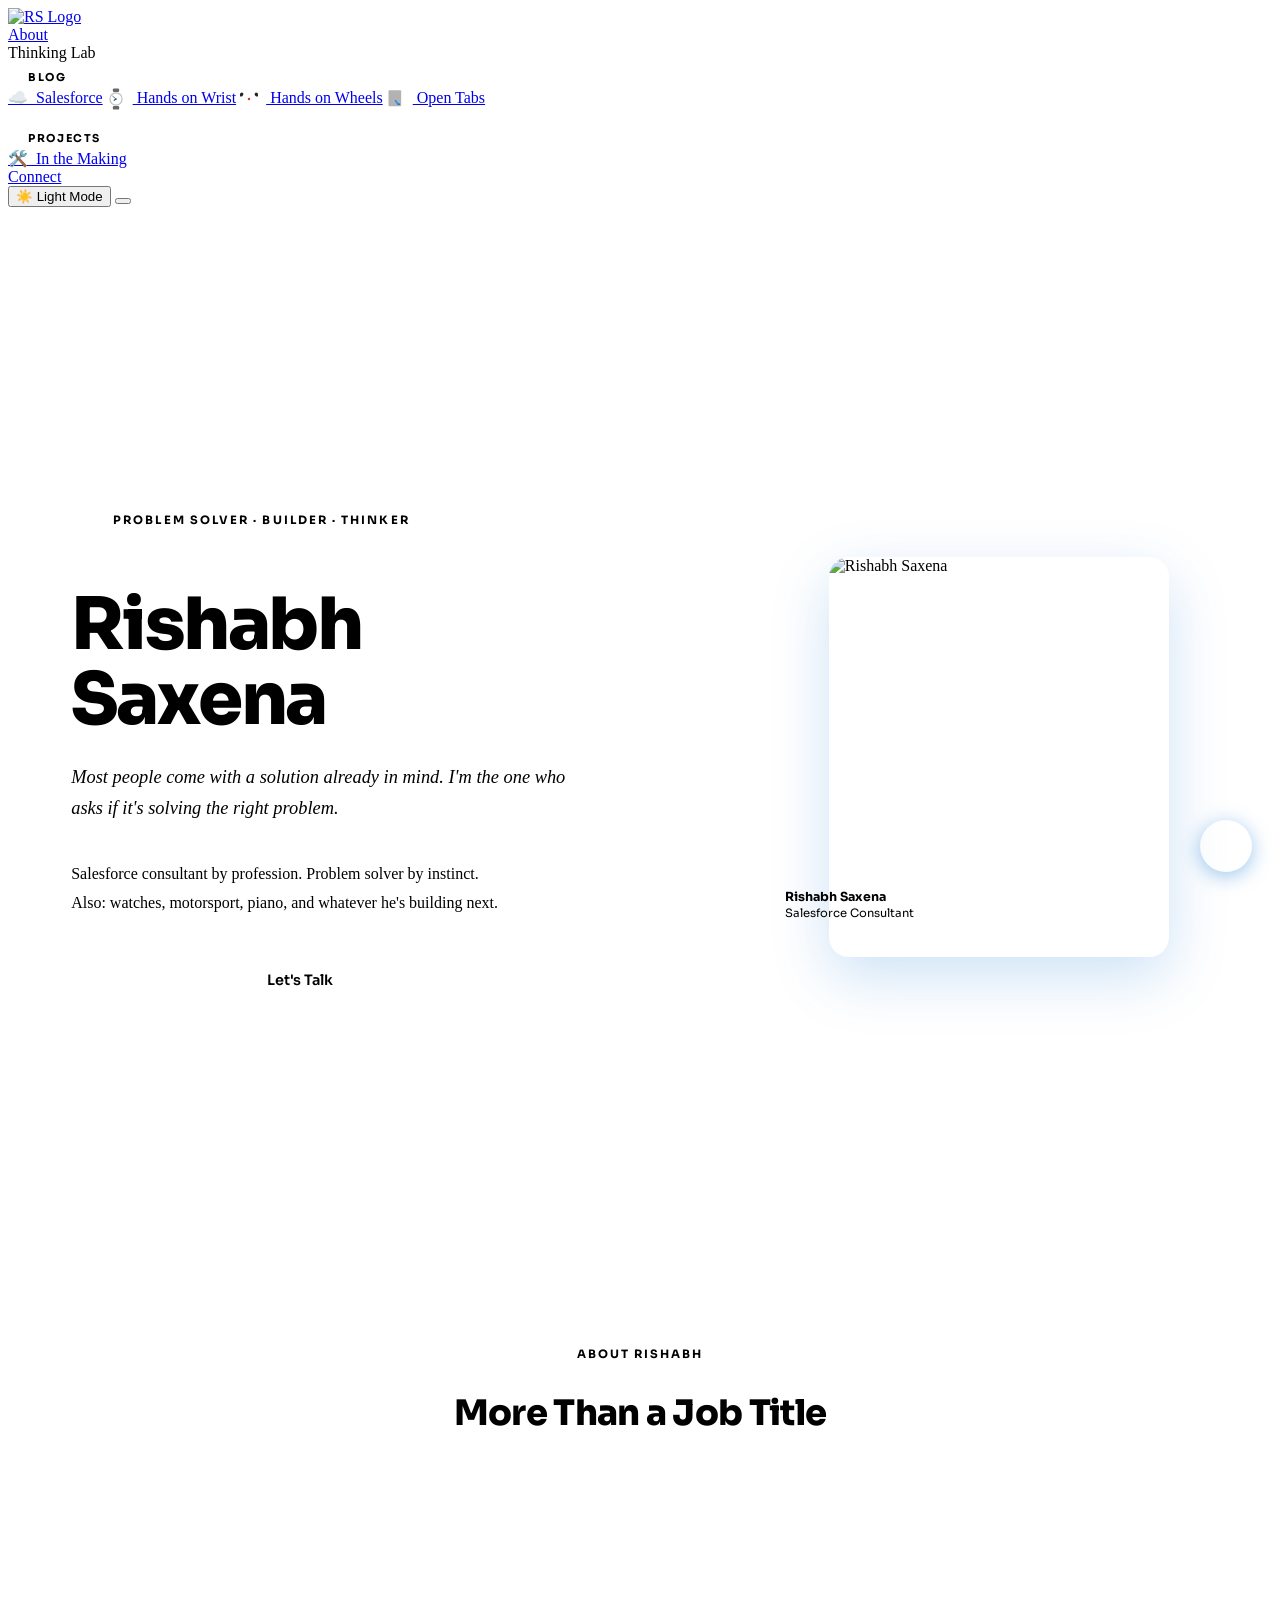
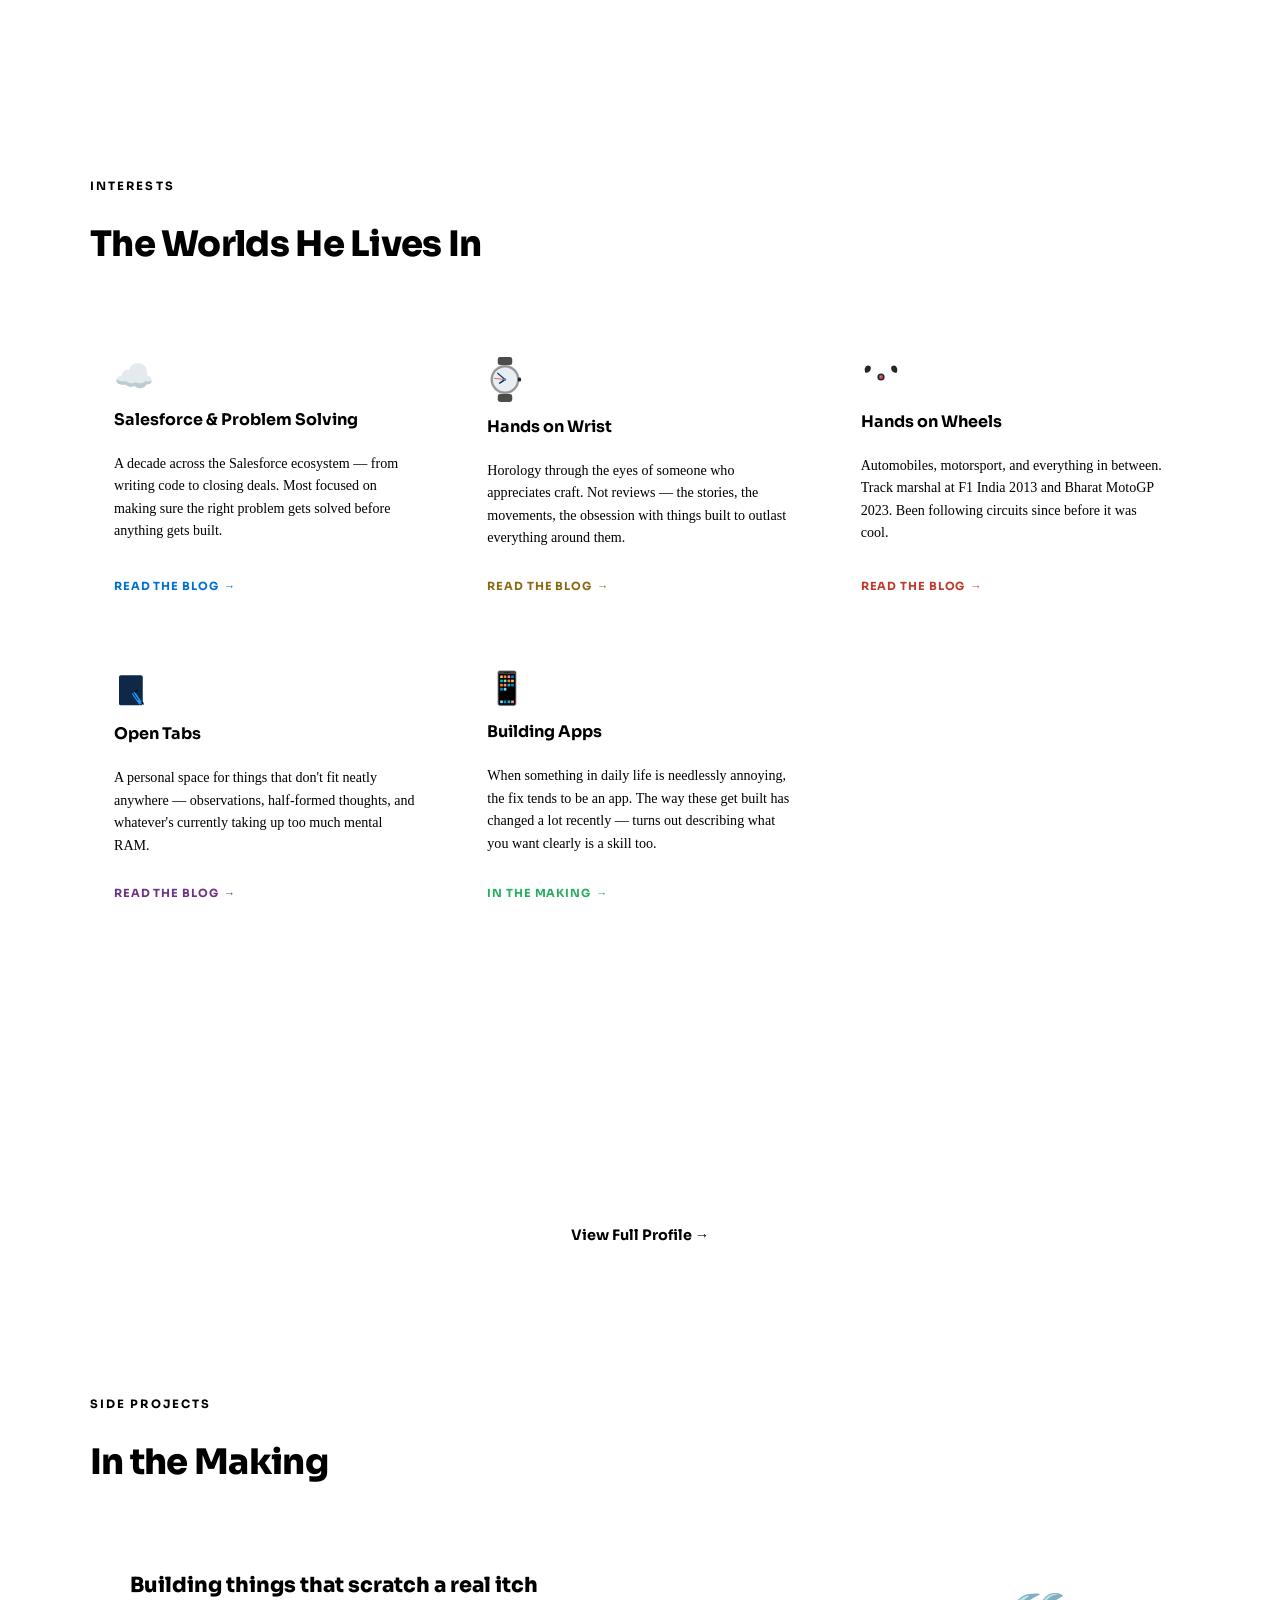
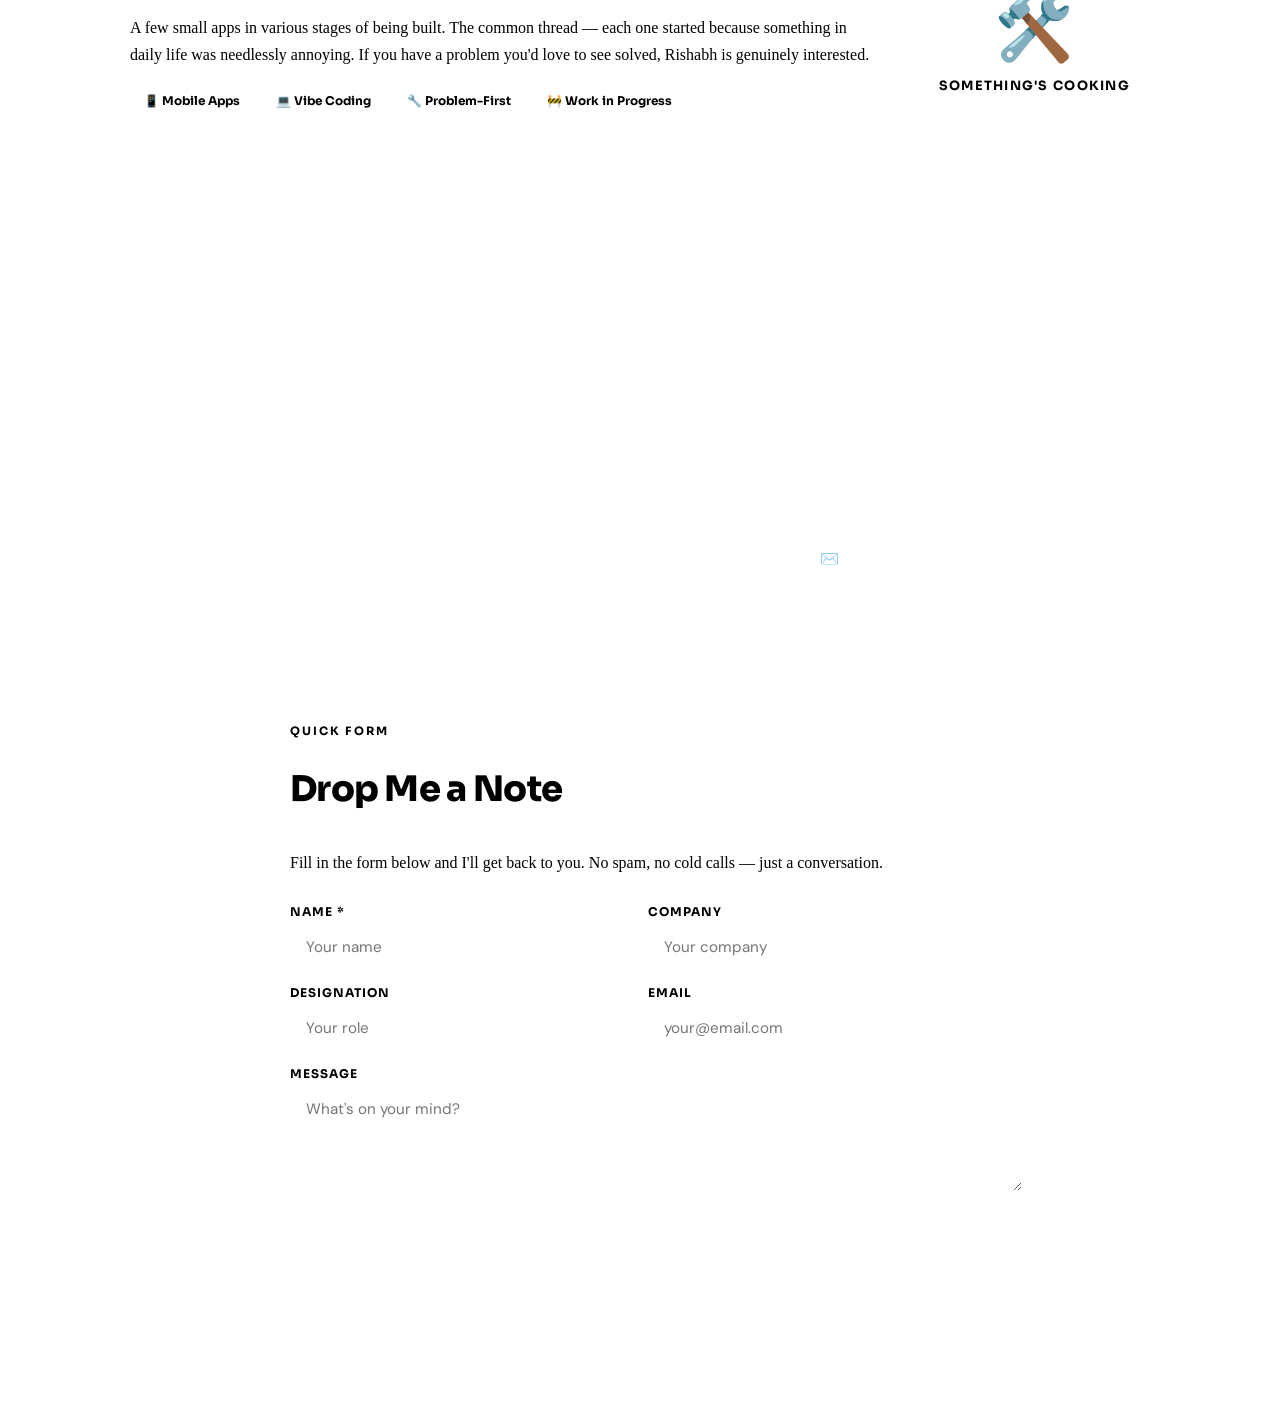
==== commit 69260589: "Add files via upload" ====
--- a/index.html
+++ b/index.html
@@ -537,7 +537,7 @@
         <a href="salesforce.html">☁️&nbsp; Salesforce</a>
         <a href="hands-on-wrist.html"><svg id="watch-navindex" viewBox="0 0 44 56" width="18" height="22" xmlns="http://www.w3.org/2000/svg" style="display:inline-block;vertical-align:middle;margin-right:8px;flex-shrink:0;"><rect x="14" y="1" width="16" height="9" rx="3" fill="var(--sf-subtext)" opacity="0.6"/><rect x="14" y="46" width="16" height="9" rx="3" fill="var(--sf-subtext)" opacity="0.6"/><circle cx="22" cy="28" r="17" fill="var(--sf-subtext)" opacity="0.25"/><circle cx="22" cy="28" r="14" fill="var(--watch-dial,#ffffff)"/><g id="watch-navindex-hour"><line x1="22" y1="28" x2="22" y2="22" stroke="var(--sf-text,#0A1F44)" stroke-width="2.5" stroke-linecap="round"/></g><g id="watch-navindex-min"><line x1="22" y1="28" x2="22" y2="17" stroke="var(--sf-text,#0A1F44)" stroke-width="1.5" stroke-linecap="round"/></g><circle cx="22" cy="28" r="1.8" fill="var(--sf-blue,#1B96FF)"/></svg> Hands on Wrist</a>
         <a href="hands-on-wheels.html"><svg viewBox="10 10 80 80" width="18" height="18" xmlns="http://www.w3.org/2000/svg" style="display:inline-block;vertical-align:middle;margin-right:8px;flex-shrink:0;"><circle cx="50" cy="50" r="38" fill="none" stroke="var(--sf-subtext)" stroke-width="7"/><line x1="50" y1="50" x2="17" y2="31" stroke="var(--sf-subtext)" stroke-width="5" stroke-linecap="round"/><line x1="50" y1="50" x2="83" y2="31" stroke="var(--sf-subtext)" stroke-width="5" stroke-linecap="round"/><line x1="50" y1="50" x2="50" y2="88" stroke="var(--sf-subtext)" stroke-width="5" stroke-linecap="round"/><circle cx="50" cy="50" r="9" fill="var(--sf-card,#fff)" stroke="var(--sf-subtext)" stroke-width="2.5"/><circle cx="50" cy="50" r="5.5" fill="#C0392B"/><circle cx="50" cy="50" r="3.5" fill="#E74C3C"/><path d="M10 38 Q7 30 12 24 Q17 19 23 23 Q26 26 24 32 Q22 37 17 39 Q13 40 10 38Z" fill="var(--sf-subtext)" opacity="0.85"/><path d="M90 38 Q93 30 88 24 Q83 19 77 23 Q74 26 76 32 Q78 37 83 39 Q87 40 90 38Z" fill="var(--sf-subtext)" opacity="0.85"/></svg> Hands on Wheels</a>
-        <a href="open-tabs.html"><svg viewBox="7 9 47 54" width="18" height="18" xmlns="http://www.w3.org/2000/svg" style="display:inline-block;vertical-align:middle;margin-right:8px;flex-shrink:0;"><rect x="8" y="10" width="38" height="48" rx="3" fill="var(--sf-tag-bg,#E8EEF4)" stroke="var(--sf-subtext)" stroke-width="2.5"/><rect x="5" y="16" width="6" height="4" rx="2" fill="none" stroke="var(--sf-subtext)" stroke-width="1.8"/><rect x="5" y="26" width="6" height="4" rx="2" fill="none" stroke="var(--sf-subtext)" stroke-width="1.8"/><rect x="5" y="36" width="6" height="4" rx="2" fill="none" stroke="var(--sf-subtext)" stroke-width="1.8"/><line x1="16" y1="22" x2="40" y2="22" stroke="var(--sf-subtext)" stroke-width="1.2" stroke-linecap="round" opacity="0.5"/><line x1="16" y1="30" x2="40" y2="30" stroke="var(--sf-subtext)" stroke-width="1.2" stroke-linecap="round" opacity="0.5"/><line x1="16" y1="38" x2="34" y2="38" stroke="var(--sf-subtext)" stroke-width="1.2" stroke-linecap="round" opacity="0.5"/><rect x="30" y="38" width="5" height="18" rx="2" fill="var(--sf-blue,#1B96FF)" transform="rotate(-35 32 46)"/><polygon points="0,0 4,0 2,5" fill="var(--sf-subtext)" transform="translate(37,51) rotate(-35)"/></svg> Open Tabs</a>
+        <a href="open-tabs.html"><svg viewBox="7 9 47 54" width="18" height="18" xmlns="http://www.w3.org/2000/svg" style="display:inline-block;vertical-align:middle;margin-right:8px;flex-shrink:0;"><rect x="8" y="10" width="38" height="48" rx="3" fill="var(--sf-subtext)" opacity="0.3" stroke="var(--sf-subtext)" stroke-width="2.5"/><rect x="5" y="16" width="6" height="4" rx="2" fill="none" stroke="var(--sf-subtext)" stroke-width="2.2"/><rect x="5" y="26" width="6" height="4" rx="2" fill="none" stroke="var(--sf-subtext)" stroke-width="2.2"/><rect x="5" y="36" width="6" height="4" rx="2" fill="none" stroke="var(--sf-subtext)" stroke-width="2.2"/><line x1="16" y1="22" x2="40" y2="22" stroke="var(--sf-subtext)" stroke-width="1.2" stroke-linecap="round" opacity="0.8"/><line x1="16" y1="30" x2="40" y2="30" stroke="var(--sf-subtext)" stroke-width="1.2" stroke-linecap="round" opacity="0.8"/><line x1="16" y1="38" x2="34" y2="38" stroke="var(--sf-subtext)" stroke-width="1.2" stroke-linecap="round" opacity="0.8"/><rect x="30" y="38" width="5" height="18" rx="2" fill="var(--sf-blue,#1B96FF)" transform="rotate(-35 32 46)"/><polygon points="0,0 4,0 2,5" fill="var(--sf-subtext)" transform="translate(37,51) rotate(-35)"/></svg> Open Tabs</a>
         <div style="height:1px;background:var(--sf-border);margin:6px 0;"></div>
         <div style="font-size:0.68rem;font-family:'Sora',sans-serif;font-weight:700;letter-spacing:0.15em;text-transform:uppercase;color:var(--sf-blue);padding:8px 20px 4px;cursor:default;">Projects</div>
         <a href="in-the-making.html">🛠️&nbsp; In the Making</a>
@@ -563,7 +563,7 @@
     <a href="salesforce.html" style="display:block;padding:12px 24px 12px 40px;border-bottom:1px solid var(--sf-border);color:var(--sf-text);text-decoration:none;font-size:0.9rem;">&#9729;&#65039;&nbsp; Salesforce</a>
     <a href="hands-on-wrist.html" style="display:block;padding:12px 24px 12px 40px;border-bottom:1px solid var(--sf-border);color:var(--sf-text);text-decoration:none;font-size:0.9rem;"><svg id="watch-navindex-mob" viewBox="0 0 44 56" width="18" height="22" xmlns="http://www.w3.org/2000/svg" style="display:inline-block;vertical-align:middle;margin-right:8px;flex-shrink:0;"><rect x="14" y="1" width="16" height="9" rx="3" fill="var(--sf-subtext)" opacity="0.6"/><rect x="14" y="46" width="16" height="9" rx="3" fill="var(--sf-subtext)" opacity="0.6"/><circle cx="22" cy="28" r="17" fill="var(--sf-subtext)" opacity="0.25"/><circle cx="22" cy="28" r="14" fill="var(--watch-dial,#ffffff)"/><g id="watch-navindex-mob-hour"><line x1="22" y1="28" x2="22" y2="22" stroke="var(--sf-text,#0A1F44)" stroke-width="2.5" stroke-linecap="round"/></g><g id="watch-navindex-mob-min"><line x1="22" y1="28" x2="22" y2="17" stroke="var(--sf-text,#0A1F44)" stroke-width="1.5" stroke-linecap="round"/></g><circle cx="22" cy="28" r="1.8" fill="var(--sf-blue,#1B96FF)"/></svg> Hands on Wrist</a>
     <a href="hands-on-wheels.html" style="display:block;padding:12px 24px 12px 40px;border-bottom:1px solid var(--sf-border);color:var(--sf-text);text-decoration:none;font-size:0.9rem;"><svg viewBox="10 10 80 80" width="18" height="18" xmlns="http://www.w3.org/2000/svg" style="display:inline-block;vertical-align:middle;margin-right:8px;flex-shrink:0;"><circle cx="50" cy="50" r="38" fill="none" stroke="var(--sf-subtext)" stroke-width="7"/><line x1="50" y1="50" x2="17" y2="31" stroke="var(--sf-subtext)" stroke-width="5" stroke-linecap="round"/><line x1="50" y1="50" x2="83" y2="31" stroke="var(--sf-subtext)" stroke-width="5" stroke-linecap="round"/><line x1="50" y1="50" x2="50" y2="88" stroke="var(--sf-subtext)" stroke-width="5" stroke-linecap="round"/><circle cx="50" cy="50" r="9" fill="var(--sf-card,#fff)" stroke="var(--sf-subtext)" stroke-width="2.5"/><circle cx="50" cy="50" r="5.5" fill="#C0392B"/><circle cx="50" cy="50" r="3.5" fill="#E74C3C"/><path d="M10 38 Q7 30 12 24 Q17 19 23 23 Q26 26 24 32 Q22 37 17 39 Q13 40 10 38Z" fill="var(--sf-subtext)" opacity="0.85"/><path d="M90 38 Q93 30 88 24 Q83 19 77 23 Q74 26 76 32 Q78 37 83 39 Q87 40 90 38Z" fill="var(--sf-subtext)" opacity="0.85"/></svg> Hands on Wheels</a>
-    <a href="open-tabs.html" style="display:block;padding:12px 24px 12px 40px;border-bottom:1px solid var(--sf-border);color:var(--sf-text);text-decoration:none;font-size:0.9rem;"><svg viewBox="7 9 47 54" width="18" height="18" xmlns="http://www.w3.org/2000/svg" style="display:inline-block;vertical-align:middle;margin-right:8px;flex-shrink:0;"><rect x="8" y="10" width="38" height="48" rx="3" fill="var(--sf-tag-bg,#E8EEF4)" stroke="var(--sf-subtext)" stroke-width="2.5"/><rect x="5" y="16" width="6" height="4" rx="2" fill="none" stroke="var(--sf-subtext)" stroke-width="1.8"/><rect x="5" y="26" width="6" height="4" rx="2" fill="none" stroke="var(--sf-subtext)" stroke-width="1.8"/><rect x="5" y="36" width="6" height="4" rx="2" fill="none" stroke="var(--sf-subtext)" stroke-width="1.8"/><line x1="16" y1="22" x2="40" y2="22" stroke="var(--sf-subtext)" stroke-width="1.2" stroke-linecap="round" opacity="0.5"/><line x1="16" y1="30" x2="40" y2="30" stroke="var(--sf-subtext)" stroke-width="1.2" stroke-linecap="round" opacity="0.5"/><line x1="16" y1="38" x2="34" y2="38" stroke="var(--sf-subtext)" stroke-width="1.2" stroke-linecap="round" opacity="0.5"/><rect x="30" y="38" width="5" height="18" rx="2" fill="var(--sf-blue,#1B96FF)" transform="rotate(-35 32 46)"/><polygon points="0,0 4,0 2,5" fill="var(--sf-subtext)" transform="translate(37,51) rotate(-35)"/></svg> Open Tabs</a>
+    <a href="open-tabs.html" style="display:block;padding:12px 24px 12px 40px;border-bottom:1px solid var(--sf-border);color:var(--sf-text);text-decoration:none;font-size:0.9rem;"><svg viewBox="7 9 47 54" width="18" height="18" xmlns="http://www.w3.org/2000/svg" style="display:inline-block;vertical-align:middle;margin-right:8px;flex-shrink:0;"><rect x="8" y="10" width="38" height="48" rx="3" fill="var(--sf-subtext)" opacity="0.3" stroke="var(--sf-subtext)" stroke-width="2.5"/><rect x="5" y="16" width="6" height="4" rx="2" fill="none" stroke="var(--sf-subtext)" stroke-width="2.2"/><rect x="5" y="26" width="6" height="4" rx="2" fill="none" stroke="var(--sf-subtext)" stroke-width="2.2"/><rect x="5" y="36" width="6" height="4" rx="2" fill="none" stroke="var(--sf-subtext)" stroke-width="2.2"/><line x1="16" y1="22" x2="40" y2="22" stroke="var(--sf-subtext)" stroke-width="1.2" stroke-linecap="round" opacity="0.8"/><line x1="16" y1="30" x2="40" y2="30" stroke="var(--sf-subtext)" stroke-width="1.2" stroke-linecap="round" opacity="0.8"/><line x1="16" y1="38" x2="34" y2="38" stroke="var(--sf-subtext)" stroke-width="1.2" stroke-linecap="round" opacity="0.8"/><rect x="30" y="38" width="5" height="18" rx="2" fill="var(--sf-blue,#1B96FF)" transform="rotate(-35 32 46)"/><polygon points="0,0 4,0 2,5" fill="var(--sf-subtext)" transform="translate(37,51) rotate(-35)"/></svg> Open Tabs</a>
     <div style="height:1px;background:var(--sf-border);margin:4px 0;"></div>
     <div style="font-size:0.68rem;font-family:'Sora',sans-serif;font-weight:700;letter-spacing:0.15em;text-transform:uppercase;color:var(--sf-blue);padding:10px 24px 4px 40px;">Projects</div>
     <a href="in-the-making.html" style="display:block;padding:12px 24px 12px 40px;border-bottom:1px solid var(--sf-border);color:var(--sf-text);text-decoration:none;font-size:0.9rem;">&#128736;&#65039;&nbsp; In the Making</a>
@@ -674,13 +674,13 @@
       <a href="open-tabs.html" class="interest-card" style="--card-accent:#6C3483;">
         <span class="interest-icon"><svg xmlns="http://www.w3.org/2000/svg" viewBox="0 0 64 64" width="40" height="40" style="display:block;">
   <rect x="8" y="10" width="38" height="48" rx="3" fill="var(--sf-card,#0F2847)" stroke="var(--sf-subtext)" stroke-width="2.5"/>
-  <rect x="5" y="16" width="6" height="4" rx="2" fill="none" stroke="var(--sf-subtext)" stroke-width="1.8"/>
-  <rect x="5" y="26" width="6" height="4" rx="2" fill="none" stroke="var(--sf-subtext)" stroke-width="1.8"/>
-  <rect x="5" y="36" width="6" height="4" rx="2" fill="none" stroke="var(--sf-subtext)" stroke-width="1.8"/>
-  <rect x="5" y="46" width="6" height="4" rx="2" fill="none" stroke="var(--sf-subtext)" stroke-width="1.8"/>
-  <line x1="16" y1="22" x2="40" y2="22" stroke="var(--sf-subtext)" stroke-width="1.2" stroke-linecap="round" opacity="0.5"/>
-  <line x1="16" y1="30" x2="40" y2="30" stroke="var(--sf-subtext)" stroke-width="1.2" stroke-linecap="round" opacity="0.5"/>
-  <line x1="16" y1="38" x2="34" y2="38" stroke="var(--sf-subtext)" stroke-width="1.2" stroke-linecap="round" opacity="0.5"/>
+  <rect x="5" y="16" width="6" height="4" rx="2" fill="none" stroke="var(--sf-subtext)" stroke-width="2.2"/>
+  <rect x="5" y="26" width="6" height="4" rx="2" fill="none" stroke="var(--sf-subtext)" stroke-width="2.2"/>
+  <rect x="5" y="36" width="6" height="4" rx="2" fill="none" stroke="var(--sf-subtext)" stroke-width="2.2"/>
+  <rect x="5" y="46" width="6" height="4" rx="2" fill="none" stroke="var(--sf-subtext)" stroke-width="2.2"/>
+  <line x1="16" y1="22" x2="40" y2="22" stroke="var(--sf-subtext)" stroke-width="1.2" stroke-linecap="round" opacity="0.8"/>
+  <line x1="16" y1="30" x2="40" y2="30" stroke="var(--sf-subtext)" stroke-width="1.2" stroke-linecap="round" opacity="0.8"/>
+  <line x1="16" y1="38" x2="34" y2="38" stroke="var(--sf-subtext)" stroke-width="1.2" stroke-linecap="round" opacity="0.8"/>
   <rect x="34" y="36" width="6" height="22" rx="2" fill="var(--sf-blue,#1B96FF)" transform="rotate(-35 37 47)"/>
   <rect x="36" y="36" width="1.5" height="14" rx="0.5" fill="var(--sf-subtext)" opacity="0.7" transform="rotate(-35 37 47)"/>
   <polygon points="0,0 4,0 2,6" fill="var(--sf-subtext)" transform="translate(43,54) rotate(-35)"/>
